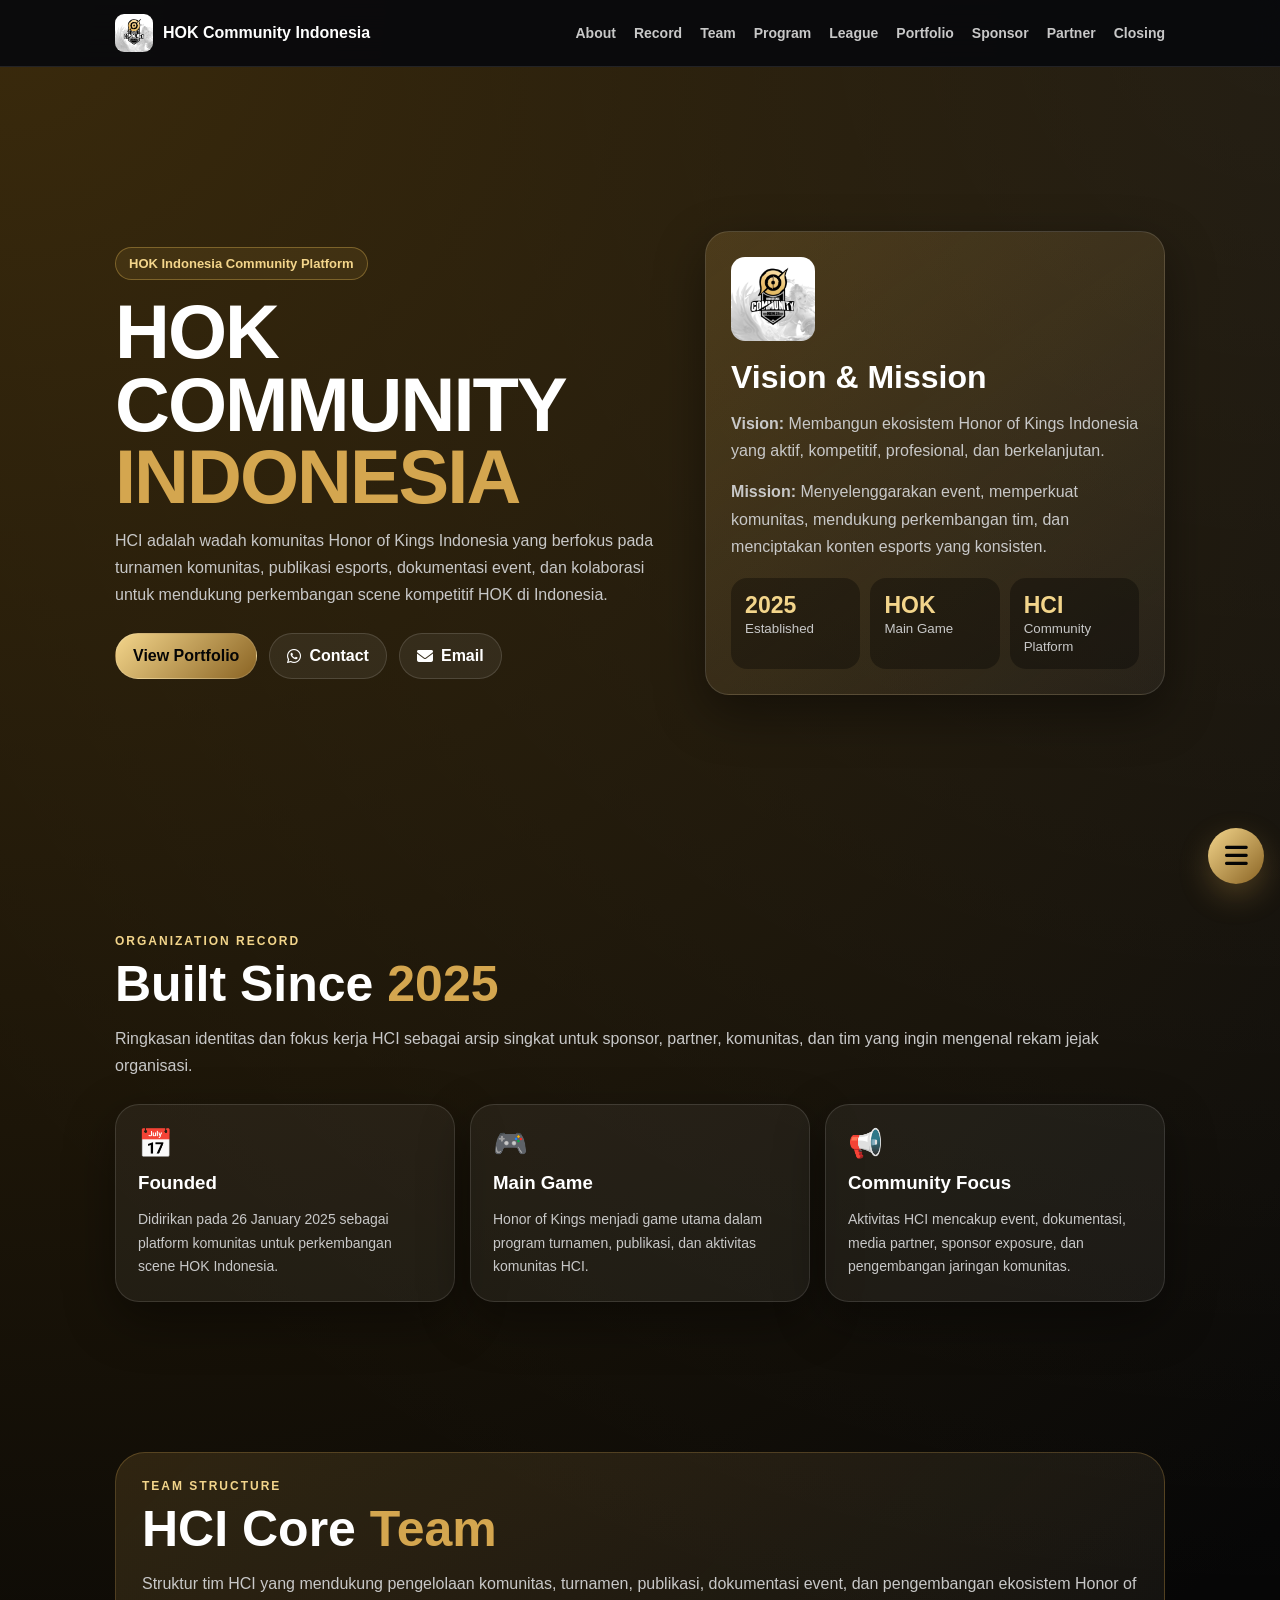
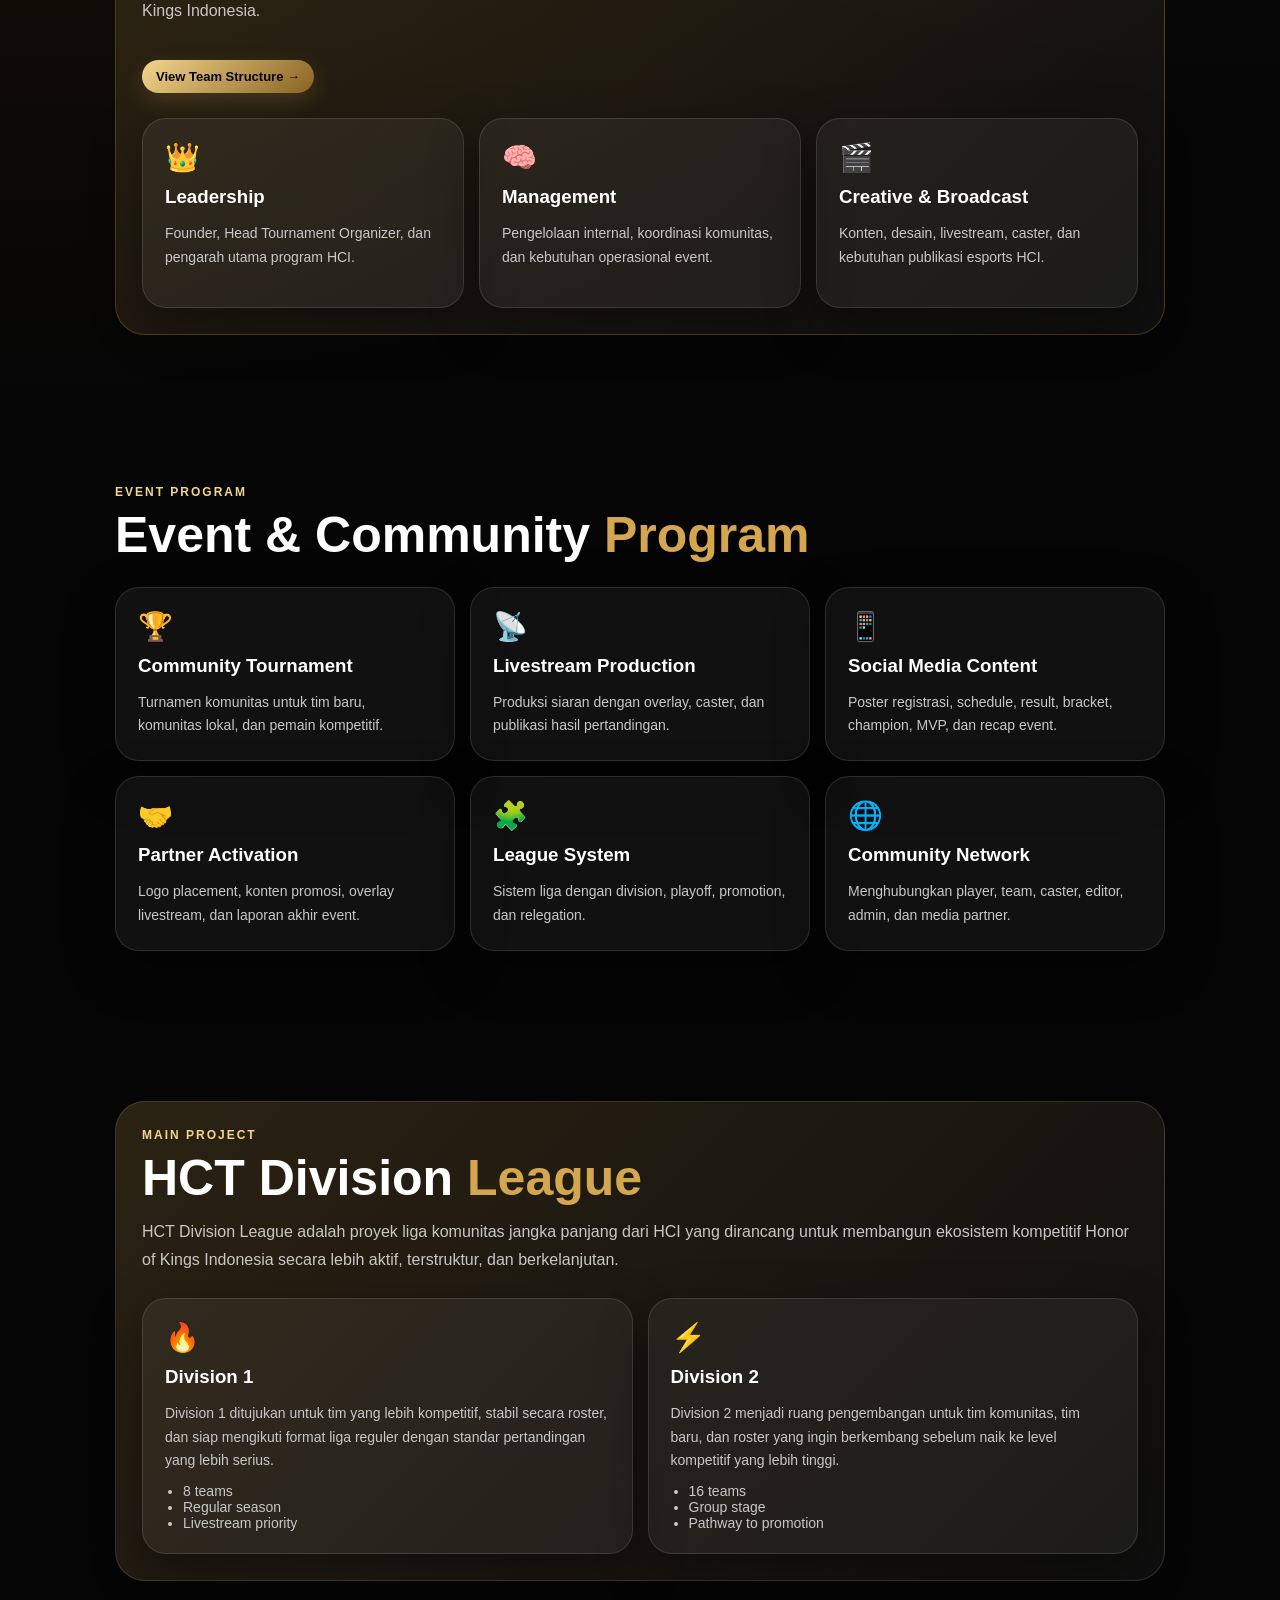
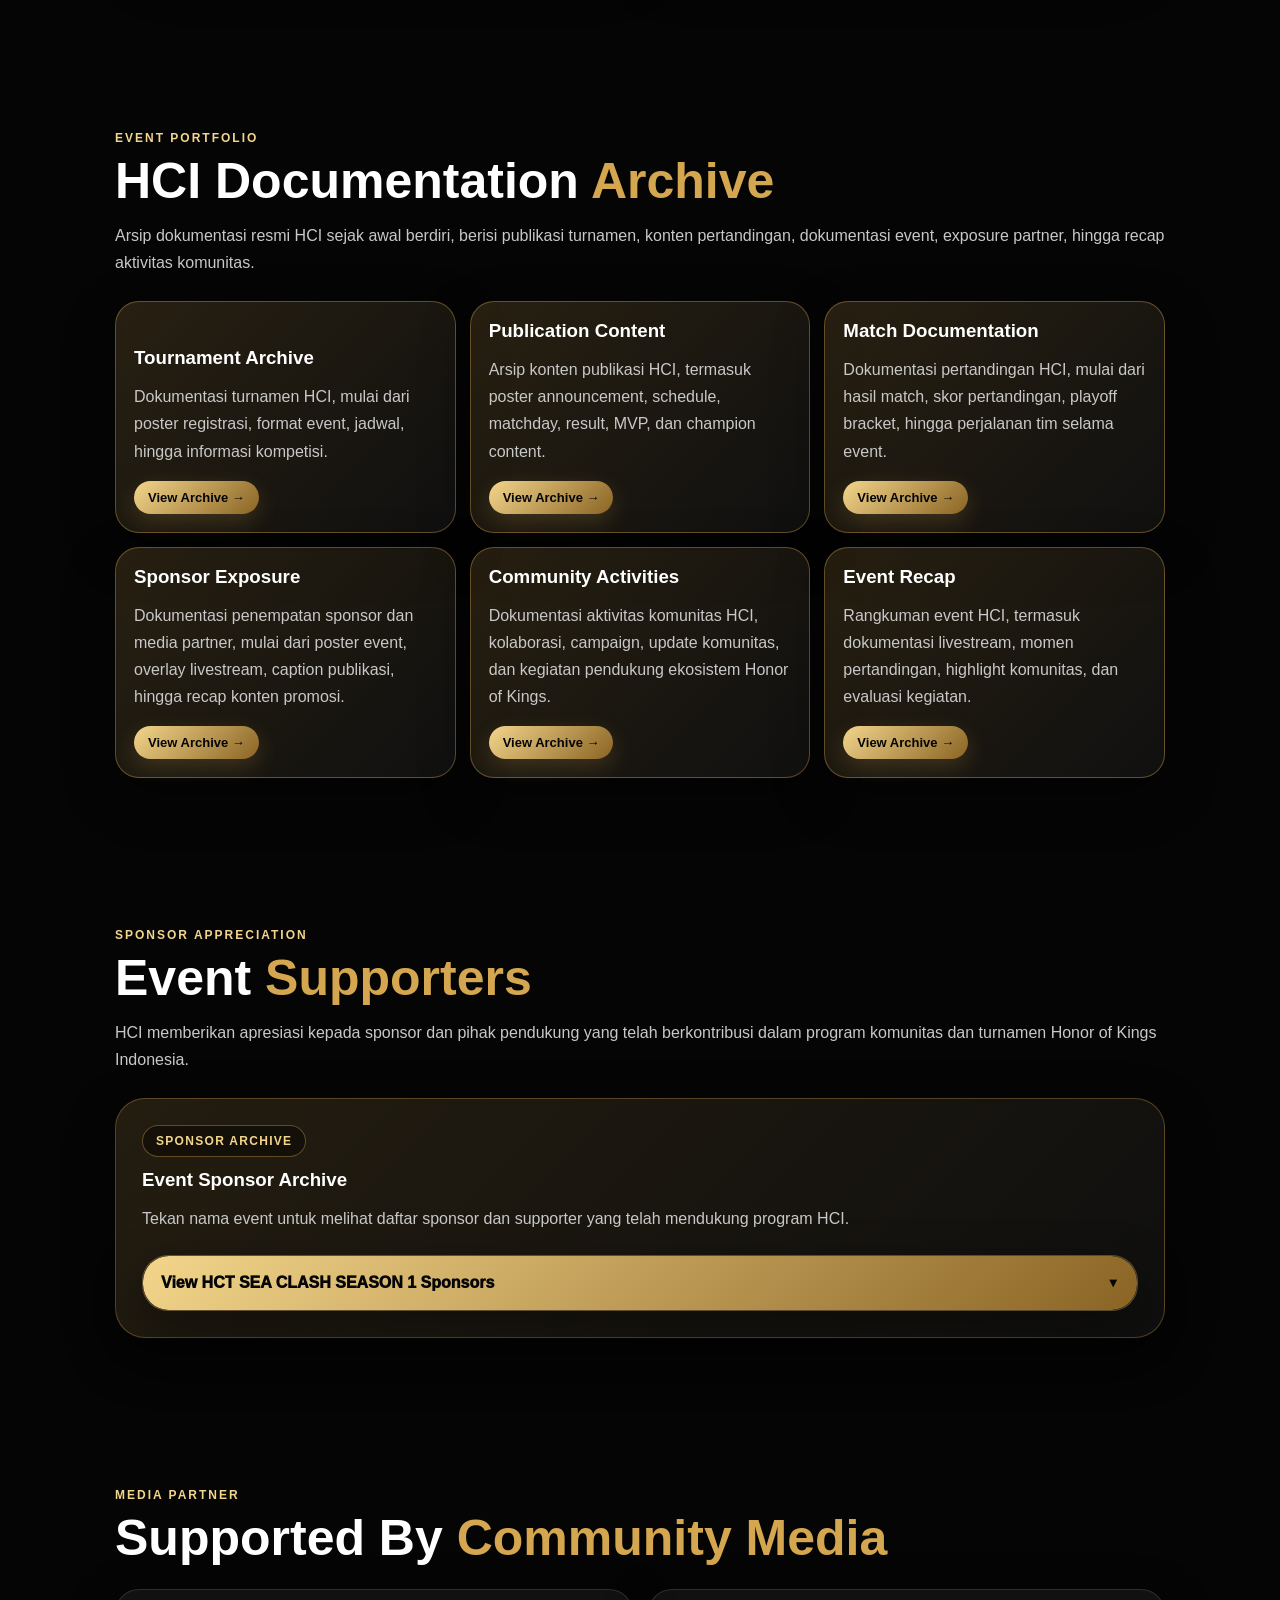
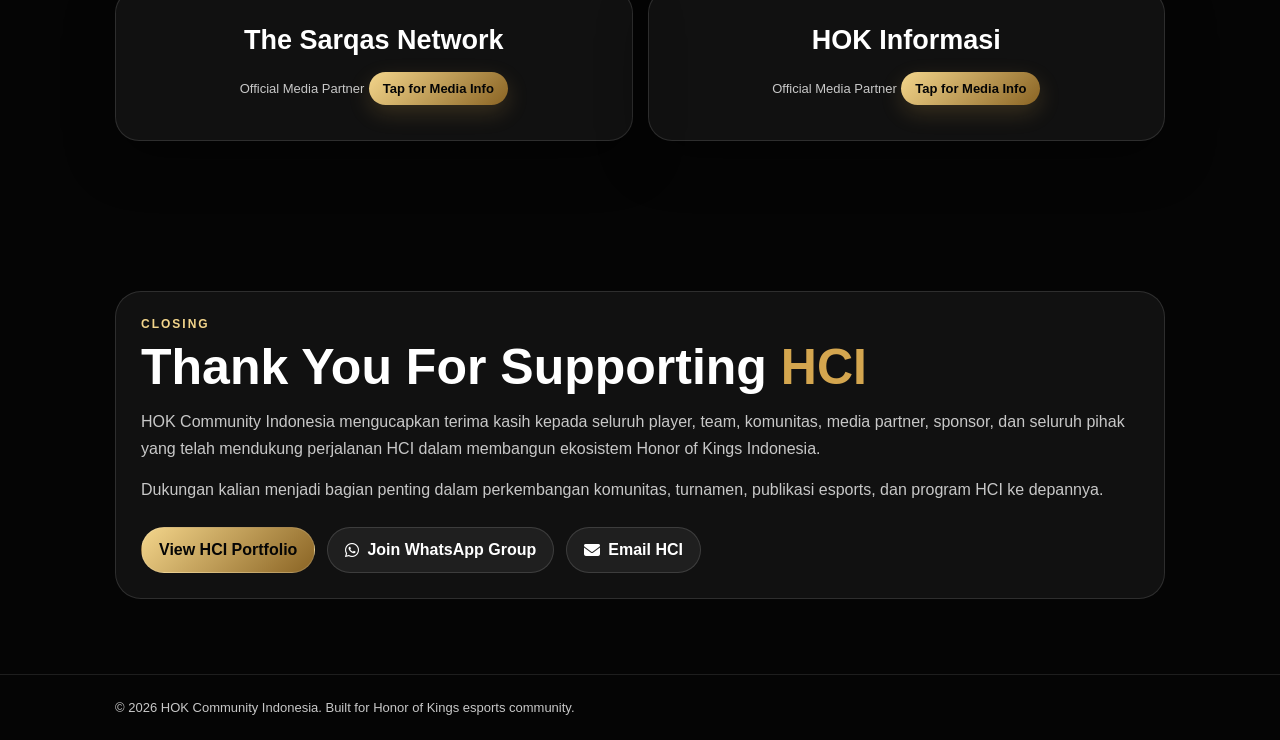
==== index.html @ 95a9bae2 "Add files via upload" ====
<!DOCTYPE html>
<html lang="id">
<head>
<meta charset="UTF-8">
<meta name="viewport" content="width=device-width,initial-scale=1.0">
<title>HCI | HOK Community Indonesia</title>

<style>
:root{
  --bg:#050505;
  --card:#141414;
  --red:#d4a64f;
  --gold:#f3d58b;
  --text:#fff;
  --muted:#c8c8c8;
}

*{
  box-sizing:border-box;
  margin:0;
  padding:0;
  scroll-behavior:smooth;
}

*{
  box-sizing:border-box;
  margin:0;
  padding:0;
  scroll-behavior:smooth;
  -webkit-tap-highlight-color: transparent;
}

a,
button,
summary,
details,
.card,
.archiveCard,
.partnerCard,
.sponsorToggle{
  -webkit-tap-highlight-color: transparent;
}

a:focus,
button:focus,
summary:focus,
details:focus{
  outline: none;
  box-shadow: none;
}

body{
  font-family:Arial,sans-serif;
  background:
    radial-gradient(circle at top left,#3a2a0c,transparent 35%),
    radial-gradient(circle at top right,#ffffff14,transparent 30%),
    var(--bg);
  color:var(--text);
}

a{
  text-decoration:none;
  color:inherit;
}

.wrap{
  width:92%;
  max-width:1050px;
  margin:auto;
}

nav{
  position:sticky;
  top:0;
  z-index:10;
  background:#07080de6;
  backdrop-filter:blur(14px);
  border-bottom:1px solid #ffffff1a;
}

.nav{
  height:66px;
  display:flex;
  align-items:center;
  justify-content:space-between;
}

.logo{
  font-weight:900;
  display:flex;
  gap:10px;
  align-items:center;
}

.logoImg{
  width:38px;
  height:38px;
  object-fit:contain;
  border-radius:9px;
}

.menu{
  display:flex;
  gap:18px;
  font-size:14px;
  color:var(--muted);
  font-weight:700;
}

.menu a:hover{
  color:#fff;
}

.mobileNav{
  display:none;
  position:relative;
}

.mobileNav summary{
  list-style:none;
  cursor:pointer;
  display:inline-flex;
  align-items:center;
  justify-content:center;
  gap:7px;
  background:linear-gradient(135deg,#f3d58b,#8a6424);
  color:#050505;
  padding:8px 13px;
  border-radius:999px;
  font-size:12px;
  font-weight:900;
  line-height:1;
  box-shadow:0 8px 20px #d4a64f33;
}

.mobileNav summary::-webkit-details-marker{
  display:none;
}

.mobileNav summary::after{
  content:"☰";
  font-size:13px;
}

.mobileNav[open] summary::after{
  content:"×";
  font-size:16px;
}

.mobileMenu{
  margin-top:10px;
  display:grid;
  gap:8px;
  width:190px;
  background:#07080df2;
  border:1px solid #ffffff1a;
  border-radius:18px;
  padding:10px;
  box-shadow:0 18px 40px #0008;
  animation:menuDrop .18s ease;
}

.mobileMenu a{
  background:#ffffff10;
  border:1px solid #ffffff1a;
  padding:9px 11px;
  border-radius:12px;
  color:var(--muted);
  font-size:12px;
  font-weight:800;
}

.mobileMenu a:hover{
  color:#fff;
  background:#d4a64f26;
}

@keyframes menuDrop{
  from{opacity:0;transform:translateY(-6px)}
  to{opacity:1;transform:translateY(0)}
}

.hero{
  min-height:88vh;
  display:grid;
  place-items:center;
  padding:70px 0;
}

.heroGrid{
  display:grid;
  grid-template-columns:1.1fr .9fr;
  gap:28px;
  align-items:center;
}

.badge{
  display:inline-block;
  color:var(--gold);
  border:1px solid #f6c65b55;
  background:#f6c65b14;
  padding:8px 13px;
  border-radius:99px;
  font-weight:800;
  font-size:13px;
  margin-bottom:16px;
}

h1{
  font-size:clamp(42px,9vw,76px);
  line-height:.95;
  text-transform:uppercase;
  letter-spacing:-2px;
}

h1 span,.red{
  color:var(--red);
}

p{
  color:var(--muted);
  line-height:1.7;
  margin-top:14px;
}

.btns{
  display:flex;
  gap:12px;
  flex-wrap:wrap;
  margin-top:24px;
}

.btn,.archiveBtn{
  display:inline-flex;
  align-items:center;
  justify-content:center;
  gap:8px;
  width:max-content;
  padding:13px 17px;
  border-radius:99px;
  font-weight:900;
  border:1px solid #ffffff22;
  cursor:pointer;
}

.primary,.archiveBtn{
  background:linear-gradient(135deg,#f3d58b,#8a6424);
  color:#050505;
}

.ghost{
  background:#ffffff10;
}

.archiveBtn{
  margin-top:16px;
  padding:9px 14px;
  font-size:13px;
  border:0;
  outline:none;
  box-shadow:0 8px 22px #d4a64f33;
  transition:.2s ease;
}

.archiveBtn:hover{
  transform:translateX(4px);
  filter:brightness(1.05);
}

.panel,.card,.partner,.galleryItem{
  background:#ffffff0d;
  border:1px solid #ffffff1f;
  border-radius:24px;
  box-shadow:0 18px 50px #0006;
}

.panel{
  padding:25px;
  min-height:360px;
  display:flex;
  flex-direction:column;
  justify-content:end;
  background:linear-gradient(145deg,#d4a64f33,#ffffff0b);
}

.panel h2{
  font-size:32px;
}

.heroLogo{
  width:84px;
  height:84px;
  object-fit:contain;
  margin-bottom:18px;
  border-radius:14px;
}

.stats{
  display:grid;
  grid-template-columns:repeat(3,1fr);
  gap:10px;
  margin-top:18px;
}

.stat{
  background:#0005;
  border-radius:16px;
  padding:14px;
}

.stat b{
  display:block;
  color:var(--gold);
  font-size:23px;
}

.stat small{
  color:var(--muted);
}

section{
  padding:75px 0;
}

.head{
  margin-bottom:25px;
}

.eyebrow{
  color:var(--gold);
  font-weight:900;
  letter-spacing:2px;
  font-size:12px;
  text-transform:uppercase;
  margin-bottom:10px;
}

.title{
  font-size:clamp(30px,6vw,50px);
  line-height:1.05;
}

.grid3{
  display:grid;
  grid-template-columns:repeat(3,1fr);
  gap:15px;
}

.grid2{
  display:grid;
  grid-template-columns:repeat(2,1fr);
  gap:15px;
}

.card{
  padding:22px;
}

.icon{
  font-size:28px;
  margin-bottom:12px;
}

.card h3{
  margin-bottom:8px;
}

.card p,.card li{
  font-size:14px;
}

.card ul{
  padding-left:18px;
  margin-top:10px;
  color:var(--muted);
}

.teamPreview{
  background:linear-gradient(135deg,#d4a64f26,#ffffff0b);
  border:1px solid #d4a64f44;
  border-radius:30px;
  padding:26px;
}

.teamPreview .card{
  min-height:190px;
}

.teamPreviewActions{
  display:flex;
  gap:12px;
  flex-wrap:wrap;
  margin-top:20px;
}

.teamModal{
  width:min(860px,92%);
  border:0;
  border-radius:30px;
  background:#07080d;
  color:var(--text);
  padding:0;
  box-shadow:0 30px 90px #000c;
}

.teamModal::backdrop{
  background:#000b;
  backdrop-filter:blur(8px);
}

.teamModalInner{
  padding:26px;
  border:1px solid #d4a64f55;
  border-radius:30px;
  background:
    radial-gradient(circle at top left,#d4a64f26,transparent 35%),
    radial-gradient(circle at bottom right,#ffffff12,transparent 35%),
    #07080d;
}

.teamModalTop{
  display:flex;
  justify-content:space-between;
  align-items:flex-start;
  gap:16px;
  margin-bottom:20px;
}

.closeBtn{
  width:40px;
  height:40px;
  border-radius:50%;
  border:1px solid #ffffff22;
  background:#ffffff10;
  color:#fff;
  font-size:22px;
  font-weight:900;
  cursor:pointer;
}

.closeBtn:hover{
  background:#d4a64f26;
}

.teamList{
  display:grid;
  grid-template-columns:repeat(2,1fr);
  gap:12px;
}

.teamRole{
  background:#ffffff0d;
  border:1px solid #ffffff1f;
  border-radius:20px;
  padding:17px;
}

.teamRole span{
  display:block;
  color:var(--gold);
  font-size:11px;
  font-weight:900;
  letter-spacing:1.5px;
  text-transform:uppercase;
  margin-bottom:8px;
}

.teamRole h3{
  font-size:20px;
  margin-bottom:6px;
}

.teamRole p{
  font-size:13px;
  margin-top:0;
}

.teamNote{
  margin-top:18px;
  padding:14px;
  border-radius:18px;
  background:#0005;
  border:1px solid #ffffff1a;
  color:var(--muted);
  font-size:13px;
}

.league{
  background:linear-gradient(135deg,#d4a64f2e,#ffffff0b);
  border:1px solid #ffffff22;
  border-radius:30px;
  padding:26px;
}

.gallery{
  display:grid;
  grid-template-columns:repeat(3,1fr);
  gap:14px;
}

.galleryItem{
  min-height:170px;
  padding:18px;
  display:flex;
  flex-direction:column;
  justify-content:end;
  background:linear-gradient(135deg,#d4a64f2b,#ffffff0c);
  text-decoration:none;
  color:inherit;
  cursor:pointer;
}

.archiveCard{
  border-color:#d4a64f66;
}

.archiveCard:hover .archiveBtn{
  transform:translateX(4px);
}

.sponsorIntroBox{
  background:linear-gradient(135deg,#d4a64f26,#ffffff0b);
  border:1px solid #d4a64f55;
  border-radius:30px;
  padding:26px;
  box-shadow:0 18px 50px #0006;
}

.sponsorAccordion{
  margin-top:22px;
  border-radius:26px;
  overflow:hidden;
  border:1px solid #d4a64f55;
  background:#ffffff0d;
  box-shadow:0 18px 50px #0006;
}

.sponsorAccordion summary{
  list-style:none;
  cursor:pointer;
  display:flex;
  align-items:center;
  justify-content:space-between;
  gap:14px;
  padding:18px;
  background:linear-gradient(135deg,#f3d58b,#8a6424);
  color:#050505;
  font-weight:1000;
  border-radius:26px;
}

.sponsorAccordion summary::-webkit-details-marker{
  display:none;
}

.sponsorAccordion summary::after{
  content:"▼";
  font-size:12px;
  transition:.2s ease;
}

.sponsorAccordion[open] summary::after{
  transform:rotate(180deg);
}

.sponsorAccordionBody{
  padding:22px;
  background:
    radial-gradient(circle at top left,#d4a64f1e,transparent 35%),
    #07080d;
}

.sponsorEventTag{
  display:inline-block;
  margin-bottom:12px;
  padding:8px 13px;
  border-radius:999px;
  background:#0006;
  border:1px solid #d4a64f66;
  color:var(--gold);
  font-size:12px;
  font-weight:900;
  letter-spacing:1.3px;
  text-transform:uppercase;
}

.sponsorGrid{
  display:grid;
  grid-template-columns:repeat(4,1fr);
  gap:15px;
  margin-top:22px;
}

.sponsorCard{
  background:#ffffff0d;
  border:1px solid #d4a64f55;
  border-radius:24px;
  padding:18px;
  box-shadow:0 18px 50px #0006;
  text-align:center;
}

.sponsorLogoBox{
  width:100%;
  min-height:125px;
  border-radius:20px;
  background:#0006;
  border:1px dashed #d4a64f66;
  display:grid;
  place-items:center;
  margin-bottom:16px;
  color:var(--gold);
  font-size:13px;
  font-weight:900;
  text-align:center;
  padding:14px;
}

.sponsorLogo{
  max-width:100%;
  max-height:105px;
  object-fit:contain;
}

.sponsorCard h3{
  font-size:20px;
  margin-bottom:8px;
}

.sponsorCard span{
  color:var(--gold);
  font-size:12px;
  font-weight:900;
  text-transform:uppercase;
  letter-spacing:1.4px;
}

.partner{
  padding:35px;
  text-align:center;
}

.partner h3{
  font-size:27px;
}

.partner span{
  color:var(--muted);
  font-size:13px;
}

.partnerLink{
  display:block;
  text-decoration:none;
  color:inherit;
}

.partnerBtn{
  margin-left:auto;
  margin-right:auto;
}

.contactBox{
  background:#ffffff0d;
  border:1px solid #ffffff1f;
  border-radius:26px;
  padding:25px;
}

.links{
  display:grid;
  gap:10px;
  margin-top:18px;
}

.link{
  display:flex;
  justify-content:space-between;
  gap:10px;
  background:#0005;
  border:1px solid #ffffff1b;
  border-radius:15px;
  padding:14px;
  color:var(--muted);
  font-weight:800;
}

.link:hover{
  color:#fff;
  background:#d4a64f26;
}

.socialFloat{
  position:fixed;
  right:16px;
  bottom:16px;
  z-index:99;
}

.socialFloat summary{
  list-style:none;
  width:56px;
  height:56px;
  border-radius:50%;
  display:grid;
  place-items:center;
  background:linear-gradient(135deg,#f3d58b,#8a6424);
  color:#050505;
  font-size:26px;
  font-weight:1000;
  box-shadow:0 12px 30px #d4a64f44;
  cursor:pointer;
}

.socialFloat summary::-webkit-details-marker{
  display:none;
}

.socialMenu{
  position:absolute;
  right:0;
  bottom:68px;
  display:grid;
  gap:10px;
}

.socialMenu a{
  width:48px;
  height:48px;
  border-radius:50%;
  display:grid;
  place-items:center;
  background:#141414;
  border:1px solid #d4a64f66;
  color:#f3d58b;
  font-size:20px;
  box-shadow:0 10px 25px #0008;
}

footer{
  padding:25px 0;
  border-top:1px solid #ffffff1a;
  color:var(--muted);
  font-size:13px;
}

@media(max-width:850px){
  .heroGrid,
  .grid2,
  .grid3,
  .gallery,
  .teamList,
  .sponsorGrid{
    grid-template-columns:1fr;
  }

  .nav{
    height:auto;
    padding:12px 0;
    flex-direction:column;
    align-items:flex-start;
    gap:12px;
  }

  .desktopMenu{
    display:none;
  }

  .mobileNav{
    display:block;
  }

  .panel{
    min-height:280px;
  }

  .stats{
    grid-template-columns:1fr;
  }

  .btn{
    width:100%;
    text-align:center;
    justify-content:center;
  }

  .teamModalTop{
    flex-direction:column;
  }

  .sponsorAccordion summary{
    align-items:flex-start;
  }
}
/* HCI Loading Screen */
#hciLoader {
  position: fixed;
  inset: 0;
  background:
    radial-gradient(circle at 50% 35%, #3a2a0c 0%, #17110a 38%, #050505 75%),
    #050505;
  display: flex;
  align-items: center;
  justify-content: center;
  z-index: 99999;
  transition: opacity 0.6s ease, visibility 0.6s ease;
}

#hciLoader.hide {
  opacity: 0;
  visibility: hidden;
  pointer-events: none;
}

.hciLoaderBox {
  text-align: center;
  animation: hciFadeUp 0.8s ease forwards;
}

.hciLogoRing {
  width: 176px;
  height: 176px;
  border-radius: 50%;
  padding: 14px;
  position: relative;
  display: flex;
  align-items: center;
  justify-content: center;
  isolation: isolate;
}

.hciLogoRing::before {
  content: "";
  position: absolute;
  inset: 0;
  border-radius: 50%;
  border: 4px solid rgba(255, 201, 82, 0.16);
  border-top-color: #f5c451;
  border-right-color: #f5c451;
  border-bottom-color: rgba(255, 255, 255, 0.18);
  animation: hciSpin 1.15s linear infinite;
  box-shadow:
    0 0 26px rgba(245, 196, 81, 0.45),
    inset 0 0 18px rgba(245, 196, 81, 0.12);
  z-index: 0;
}

.hciLogoRing::after {
  content: "";
  position: absolute;
  inset: 18px;
  border-radius: 50%;
  background:
    radial-gradient(circle at 35% 25%, #ffffff 0%, #fff4d6 48%, #d4a64f 100%);
  box-shadow:
    inset 0 0 0 2px rgba(255, 255, 255, 0.45),
    0 0 24px rgba(245, 196, 81, 0.32);
  z-index: 1;
}

.hciLogoRing img {
  width: 132px;
  height: 132px;
  object-fit: cover;
  object-position: center;
  border-radius: 50%;
  clip-path: circle(50% at center);
  position: relative;
  z-index: 2;
  animation: hciPulse 1.6s ease-in-out infinite;
  filter: drop-shadow(0 0 10px rgba(0, 0, 0, 0.35));
}

.hciLoaderBox p {
  margin-top: 18px;
  color: #f5c451;
  font-size: 13px;
  font-weight: 800;
  letter-spacing: 1.4px;
  text-transform: uppercase;
  text-shadow: 0 0 14px rgba(245, 196, 81, 0.32);
}

@keyframes hciSpin {
  from {
    transform: rotate(0deg);
  }

  to {
    transform: rotate(360deg);
  }
}

@keyframes hciPulse {
  0%, 100% {
    transform: scale(1);
  }

  50% {
    transform: scale(1.055);
  }
}

@keyframes hciFadeUp {
  from {
    opacity: 0;
    transform: translateY(18px);
  }

  to {
    opacity: 1;
    transform: translateY(0);
  }
}

@media(max-width:480px){
  .hciLogoRing {
    width: 158px;
    height: 158px;
  }

  .hciLogoRing::after {
    inset: 16px;
  }

  .hciLogoRing img {
    width: 118px;
    height: 118px;
  }

  .hciLoaderBox p {
    font-size: 12px;
  }
}
</style>

<link rel="stylesheet" href="https://cdnjs.cloudflare.com/ajax/libs/font-awesome/6.5.1/css/all.min.css">
</head>

<body>
  <!-- HCI Loading Screen -->
<div id="hciLoader">
  <div class="hciLoaderBox">
    <div class="hciLogoRing">
      <img src="assets/logo-hci-new.jpg" alt="HCI Logo">
    </div>
    <p>Loading HCI Website...</p>
  </div>
</div>
<nav>
  <div class="wrap nav">
    <a class="logo" href="#about">
      <img src="assets/logo-hci-new.jpg" class="logoImg" alt="Logo HCI">
      <span>HOK Community Indonesia</span>
    </a>

    <div class="menu desktopMenu">
      <a href="#about">About</a>
      <a href="#track-record">Record</a>
      <a href="#team">Team</a>
      <a href="#program">Program</a>
      <a href="#league">League</a>
      <a href="#portfolio">Portfolio</a>
      <a href="#sponsors">Sponsor</a>
      <a href="#partners">Partner</a>
      <a href="#closing">Closing</a>
    </div>

    <details class="mobileNav">
      <summary>Open Menu</summary>
      <div class="mobileMenu">
        <a href="#about">About</a>
        <a href="#track-record">Record</a>
        <a href="#team">Team</a>
        <a href="#program">Program</a>
        <a href="#league">League</a>
        <a href="#portfolio">Portfolio</a>
        <a href="#sponsors">Sponsor</a>
        <a href="#partners">Partner</a>
        <a href="#closing">Closing</a>
      </div>
    </details>
  </div>
</nav>

<header class="hero" id="about">
  <div class="wrap heroGrid">
    <div>
      <div class="badge">HOK Indonesia Community Platform</div>
      <h1>HOK Community <span>Indonesia</span></h1>
      <p>
        HCI adalah wadah komunitas Honor of Kings Indonesia yang berfokus pada turnamen komunitas, publikasi esports, dokumentasi event, dan kolaborasi untuk mendukung perkembangan scene kompetitif HOK di Indonesia.
      </p>
      <div class="btns">
        <a class="btn primary" href="#portfolio">View Portfolio</a>
        <a class="btn ghost" href="https://chat.whatsapp.com/KlCudinF0tb4nd5gmcqnqm" target="_blank" rel="noopener noreferrer">
          <i class="fa-brands fa-whatsapp"></i> Contact
        </a>
        <a class="btn ghost" href="mailto:hokcommunityid@gmail.com?subject=HCI%20Collaboration%20Inquiry" aria-label="Email HCI">
          <i class="fa-solid fa-envelope"></i> Email
        </a>
      </div>
    </div>

    <div class="panel">
      <img src="assets/logo-hci-new.jpg" class="heroLogo" alt="Logo HCI">
      <h2>Vision & Mission</h2>
      <p><b>Vision:</b> Membangun ekosistem Honor of Kings Indonesia yang aktif, kompetitif, profesional, dan berkelanjutan.</p>
      <p><b>Mission:</b> Menyelenggarakan event, memperkuat komunitas, mendukung perkembangan tim, dan menciptakan konten esports yang konsisten.</p>
      <div class="stats">
        <div class="stat"><b>2025</b><small>Established</small></div>
        <div class="stat"><b>HOK</b><small>Main Game</small></div>
        <div class="stat"><b>HCI</b><small>Community Platform</small></div>
      </div>
    </div>
  </div>
</header>

<section id="track-record">
  <div class="wrap">
    <div class="head">
      <div class="eyebrow">Organization Record</div>
      <h2 class="title">Built Since <span class="red">2025</span></h2>
      <p>Ringkasan identitas dan fokus kerja HCI sebagai arsip singkat untuk sponsor, partner, komunitas, dan tim yang ingin mengenal rekam jejak organisasi.</p>
    </div>

    <div class="grid3">
      <div class="card">
        <div class="icon">📅</div>
        <h3>Founded</h3>
        <p>Didirikan pada 26 January 2025 sebagai platform komunitas untuk perkembangan scene HOK Indonesia.</p>
      </div>

      <div class="card">
        <div class="icon">🎮</div>
        <h3>Main Game</h3>
        <p>Honor of Kings menjadi game utama dalam program turnamen, publikasi, dan aktivitas komunitas HCI.</p>
      </div>

      <div class="card">
        <div class="icon">📢</div>
        <h3>Community Focus</h3>
        <p>Aktivitas HCI mencakup event, dokumentasi, media partner, sponsor exposure, dan pengembangan jaringan komunitas.</p>
      </div>
    </div>
  </div>
</section>

<section id="team">
  <div class="wrap teamPreview">
    <div class="head">
      <div class="eyebrow">Team Structure</div>
      <h2 class="title">HCI Core <span class="red">Team</span></h2>
      <p>Struktur tim HCI yang mendukung pengelolaan komunitas, turnamen, publikasi, dokumentasi event, dan pengembangan ekosistem Honor of Kings Indonesia.</p>

      <div class="teamPreviewActions">
        <button class="archiveBtn" type="button" onclick="openTeamModal()">View Team Structure →</button>
      </div>
    </div>

    <div class="grid3">
      <div class="card">
        <div class="icon">👑</div>
        <h3>Leadership</h3>
        <p>Founder, Head Tournament Organizer, dan pengarah utama program HCI.</p>
      </div>

      <div class="card">
        <div class="icon">🧠</div>
        <h3>Management</h3>
        <p>Pengelolaan internal, koordinasi komunitas, dan kebutuhan operasional event.</p>
      </div>

      <div class="card">
        <div class="icon">🎬</div>
        <h3>Creative & Broadcast</h3>
        <p>Konten, desain, livestream, caster, dan kebutuhan publikasi esports HCI.</p>
      </div>
    </div>
  </div>
</section>

<dialog class="teamModal" id="teamModal">
  <div class="teamModalInner">
    <div class="teamModalTop">
      <div>
        <div class="eyebrow">HCI Team Structure</div>
        <h2 class="title">Organization <span class="red">Roles</span></h2>
        <p>Struktur ini menampilkan role utama yang terlibat dalam pengembangan HOK Community Indonesia dan program turnamen komunitas HCI.</p>
      </div>
      <button class="closeBtn" type="button" onclick="closeTeamModal()" aria-label="Close team structure">×</button>
    </div>

    <div class="teamList">
      <div class="teamRole">
        <span>Founder / Head TO</span>
        <h3>Afwaan & Vio</h3>
        <p>Pengarah utama event, konsep turnamen, dan pengembangan ekosistem HCI.</p>
      </div>

      <div class="teamRole">
        <span>Assistant Manager / Finance</span>
        <h3>Chii</h3>
        <p>Mendukung pengelolaan internal HCI, membantu koordinasi operasional, serta mengatur kebutuhan administrasi dan keuangan event.</p>
      </div>

      <div class="teamRole">
        <span>Community Manager / Committee</span>
        <h3>ED</h3>
        <p>Mengelola komunikasi komunitas, peserta, dan kebutuhan committee event.</p>
      </div>

      <div class="teamRole">
        <span>Social Media Admin</span>
        <h3>winter & EL</h3>
        <p>Mendukung publikasi konten, update informasi, dan aktivitas media sosial HCI.</p>
      </div>

      <div class="teamRole">
        <span>Creative Editor</span>
        <h3>alexie & deity</h3>
        <p>Mendukung kebutuhan visual event seperti poster, publikasi, dan desain esports.</p>
      </div>

      <div class="teamRole">
        <span>Streamer & Caster</span>
        <h3>Klas Gaming</h3>
        <p>Mendukung kebutuhan siaran, casting, dan pengalaman tontonan event HCI.</p>
      </div>

      <div class="teamRole">
        <span>Operator</span>
        <h3>In Preparation</h3>
        <p>Posisi operator sedang dalam tahap persiapan dan recruitment untuk kebutuhan produksi event.</p>
      </div>
    </div>

    <div class="teamNote">Team structure may be adjusted based on event needs, season format, and operational requirements.</div>
  </div>
</dialog>

<section id="program">
  <div class="wrap">
    <div class="head">
      <div class="eyebrow">Event Program</div>
      <h2 class="title">Event & Community <span class="red">Program</span></h2>
    </div>

    <div class="grid3">
      <div class="card"><div class="icon">🏆</div><h3>Community Tournament</h3><p>Turnamen komunitas untuk tim baru, komunitas lokal, dan pemain kompetitif.</p></div>
      <div class="card"><div class="icon">📡</div><h3>Livestream Production</h3><p>Produksi siaran dengan overlay, caster, dan publikasi hasil pertandingan.</p></div>
      <div class="card"><div class="icon">📱</div><h3>Social Media Content</h3><p>Poster registrasi, schedule, result, bracket, champion, MVP, dan recap event.</p></div>
      <div class="card"><div class="icon">🤝</div><h3>Partner Activation</h3><p>Logo placement, konten promosi, overlay livestream, dan laporan akhir event.</p></div>
      <div class="card"><div class="icon">🧩</div><h3>League System</h3><p>Sistem liga dengan division, playoff, promotion, dan relegation.</p></div>
      <div class="card"><div class="icon">🌐</div><h3>Community Network</h3><p>Menghubungkan player, team, caster, editor, admin, dan media partner.</p></div>
    </div>
  </div>
</section>

<section id="league">
  <div class="wrap league">
    <div class="head">
      <div class="eyebrow">Main Project</div>
      <h2 class="title">HCT Division <span class="red">League</span></h2>
      <p>HCT Division League adalah proyek liga komunitas jangka panjang dari HCI yang dirancang untuk membangun ekosistem kompetitif Honor of Kings Indonesia secara lebih aktif, terstruktur, dan berkelanjutan.</p>
    </div>

    <div class="grid2">
      <div class="card">
        <div class="icon">🔥</div>
        <h3>Division 1</h3>
        <p>Division 1 ditujukan untuk tim yang lebih kompetitif, stabil secara roster, dan siap mengikuti format liga reguler dengan standar pertandingan yang lebih serius.</p>
        <ul><li>8 teams</li><li>Regular season</li><li>Livestream priority</li></ul>
      </div>

      <div class="card">
        <div class="icon">⚡</div>
        <h3>Division 2</h3>
        <p>Division 2 menjadi ruang pengembangan untuk tim komunitas, tim baru, dan roster yang ingin berkembang sebelum naik ke level kompetitif yang lebih tinggi.</p>
        <ul><li>16 teams</li><li>Group stage</li><li>Pathway to promotion</li></ul>
      </div>
    </div>
  </div>
</section>

<section id="portfolio">
  <div class="wrap">
    <div class="head">
      <div class="eyebrow">Event Portfolio</div>
      <h2 class="title">HCI Documentation <span class="red">Archive</span></h2>
      <p>Arsip dokumentasi resmi HCI sejak awal berdiri, berisi publikasi turnamen, konten pertandingan, dokumentasi event, exposure partner, hingga recap aktivitas komunitas.</p>
    </div>

    <div class="gallery">
      <a class="galleryItem archiveCard" href="tournament-archive.html">
        <h3>Tournament Archive</h3>
        <p>Dokumentasi turnamen HCI, mulai dari poster registrasi, format event, jadwal, hingga informasi kompetisi.</p>
        <span class="archiveBtn">View Archive →</span>
      </a>

      <a class="galleryItem archiveCard" href="publication-content.html">
        <h3>Publication Content</h3>
        <p>Arsip konten publikasi HCI, termasuk poster announcement, schedule, matchday, result, MVP, dan champion content.</p>
        <span class="archiveBtn">View Archive →</span>
      </a>

      <a class="galleryItem archiveCard" href="match-documentation.html">
        <h3>Match Documentation</h3>
        <p>Dokumentasi pertandingan HCI, mulai dari hasil match, skor pertandingan, playoff bracket, hingga perjalanan tim selama event.</p>
        <span class="archiveBtn">View Archive →</span>
      </a>

      <a class="galleryItem archiveCard" href="sponsor-exposure.html">
        <h3>Sponsor Exposure</h3>
        <p>Dokumentasi penempatan sponsor dan media partner, mulai dari poster event, overlay livestream, caption publikasi, hingga recap konten promosi.</p>
        <span class="archiveBtn">View Archive →</span>
      </a>

      <a class="galleryItem archiveCard" href="community-activities.html">
        <h3>Community Activities</h3>
        <p>Dokumentasi aktivitas komunitas HCI, kolaborasi, campaign, update komunitas, dan kegiatan pendukung ekosistem Honor of Kings.</p>
        <span class="archiveBtn">View Archive →</span>
      </a>

      <a class="galleryItem archiveCard" href="event-recap.html">
        <h3>Event Recap</h3>
        <p>Rangkuman event HCI, termasuk dokumentasi livestream, momen pertandingan, highlight komunitas, dan evaluasi kegiatan.</p>
        <span class="archiveBtn">View Archive →</span>
      </a>
    </div>
  </div>
</section>

<section id="sponsors">
  <div class="wrap">
    <div class="head">
      <div class="eyebrow">Sponsor Appreciation</div>
      <h2 class="title">Event <span class="red">Supporters</span></h2>
      <p>HCI memberikan apresiasi kepada sponsor dan pihak pendukung yang telah berkontribusi dalam program komunitas dan turnamen Honor of Kings Indonesia.</p>
    </div>

    <div class="sponsorIntroBox">
      <div class="sponsorEventTag">Sponsor Archive</div>
      <h3>Event Sponsor Archive</h3>
      <p>Tekan nama event untuk melihat daftar sponsor dan supporter yang telah mendukung program HCI.</p>

      <details class="sponsorAccordion">
        <summary>View HCT SEA CLASH SEASON 1 Sponsors</summary>

        <div class="sponsorAccordionBody">
          <span class="sponsorEventTag">Supported Event</span>
          <h3>HCT SEA CLASH SEASON 1</h3>
          <p>HCI mengucapkan terima kasih kepada seluruh sponsor dan pihak pendukung yang telah berkontribusi dalam pelaksanaan HCT SEA CLASH SEASON 1 serta mendukung perkembangan ekosistem Honor of Kings Indonesia.</p>

          <div class="sponsorGrid">
            <div class="sponsorCard">
              <div class="sponsorLogoBox"><img class="sponsorLogo" src="assets/sponsors/HVK.jpg" alt="HELLUVA KINGS"></div>
              <h3>HELLUVA KINGS</h3>
              <span>Official Event Sponsor</span>
            </div>

            <div class="sponsorCard">
              <div class="sponsorLogoBox"><img class="sponsorLogo" src="assets/sponsors/BTW.png" alt="Bring The Win"></div>
              <h3>Bring The Win</h3>
              <span>Official Event Sponsor</span>
            </div>

            <div class="sponsorCard">
              <div class="sponsorLogoBox"><img class="sponsorLogo" src="assets/sponsors/REON.jpg" alt="Reon Esports"></div>
              <h3>Reon Esports</h3>
              <span>Official Event Sponsor</span>
            </div>

            <div class="sponsorCard">
              <div class="sponsorLogoBox"><img class="sponsorLogo" src="assets/sponsors/HGK.jpg" alt="Holy Guardian"></div>
              <h3>Holy Guardian</h3>
              <span>Official Event Sponsor</span>
            </div>
          </div>
        </div>
      </details>
    </div>
  </div>
</section>

<section id="partners">
  <div class="wrap">
    <div class="head">
      <div class="eyebrow">Media Partner</div>
      <h2 class="title">Supported By <span class="red">Community Media</span></h2>
    </div>

    <div class="grid2">
      <a class="partner partnerLink" href="https://www.instagram.com/sarqasnetwork.id?igsh=NjFhYjh1MTNrdGE2" target="_blank" rel="noopener noreferrer">
        <h3>The Sarqas Network</h3>
        <span>Official Media Partner</span>
        <div class="archiveBtn partnerBtn">Tap for Media Info</div>
      </a>

      <a class="partner partnerLink" href="https://www.instagram.com/hokinformasi?igsh=MTE3N3l5MG4wMng2bQ==" target="_blank" rel="noopener noreferrer">
        <h3>HOK Informasi</h3>
        <span>Official Media Partner</span>
        <div class="archiveBtn partnerBtn">Tap for Media Info</div>
      </a>
    </div>
  </div>
</section>

<section id="closing">
  <div class="wrap">
    <div class="contactBox">
      <div class="eyebrow">Closing</div>
      <h2 class="title">Thank You For Supporting <span class="red">HCI</span></h2>
      <p>
        HOK Community Indonesia mengucapkan terima kasih kepada seluruh player, team, komunitas, media partner, sponsor, dan seluruh pihak yang telah mendukung perjalanan HCI dalam membangun ekosistem Honor of Kings Indonesia.
      </p>

      <p>
        Dukungan kalian menjadi bagian penting dalam perkembangan komunitas, turnamen, publikasi esports, dan program HCI ke depannya.
      </p>

      <div class="btns">
        <a class="btn primary" href="#portfolio">View HCI Portfolio</a>
        <a class="btn ghost" href="https://chat.whatsapp.com/KlCudinF0tb4nd5gmcqnqm" target="_blank" rel="noopener noreferrer">
          <i class="fa-brands fa-whatsapp"></i> Join WhatsApp Group
        </a>
        <a class="btn ghost" href="mailto:hokcommunityid@gmail.com?subject=HCI%20Collaboration%20Inquiry" aria-label="Email HCI">
          <i class="fa-solid fa-envelope"></i> Email HCI
        </a>
      </div>
    </div>
  </div>
</section>

<details class="socialFloat">
  <summary><i class="fa-solid fa-bars"></i></summary>

  <div class="socialMenu">
    <a href="https://chat.whatsapp.com/KlCudinF0tb4nd5gmcqnqm" target="_blank" rel="noopener noreferrer" aria-label="WhatsApp Group"><i class="fa-brands fa-whatsapp"></i></a>
    <a href="https://instagram.com/hci.official" target="_blank" rel="noopener noreferrer" aria-label="Instagram"><i class="fa-brands fa-instagram"></i></a>
    <a href="https://www.tiktok.com/@hok.community.id" target="_blank" rel="noopener noreferrer" aria-label="TikTok"><i class="fa-brands fa-tiktok"></i></a>
    <a href="https://youtube.com/@hokcommunityid?si=8uQW14mLwXSQGzAz" target="_blank" rel="noopener noreferrer" aria-label="YouTube"><i class="fa-brands fa-youtube"></i></a>
    <a href="mailto:hokcommunityid@gmail.com?subject=HCI%20Collaboration%20Inquiry" aria-label="Email HCI"><i class="fa-solid fa-envelope"></i></a>
  </div>
</details>

<footer>
  <div class="wrap">© <span id="y"></span> HOK Community Indonesia. Built for Honor of Kings esports community.</div>
</footer>

<script>
document.getElementById("y").textContent = new Date().getFullYear();

const teamModal = document.getElementById('teamModal');

function openTeamModal(){
  if(teamModal){
    teamModal.showModal();
  }
}

function closeTeamModal(){
  if(teamModal){
    teamModal.close();
  }
}

if(teamModal){
  teamModal.addEventListener('click', function(event){
    if(event.target === teamModal){
      teamModal.close();
    }
  });
}

const mobileMenuLinks = document.querySelectorAll('.mobileMenu a');

mobileMenuLinks.forEach(function(link){
  link.addEventListener('click', function(){
    const mobileNav = link.closest('.mobileNav');
    if(mobileNav){
      mobileNav.removeAttribute('open');
    }
  });
});
</script>
<script>
  window.addEventListener("load", function () {
    const loader = document.getElementById("hciLoader");

    setTimeout(function () {
      loader.classList.add("hide");
    }, 900);
  });
</script>
</body>
</html>
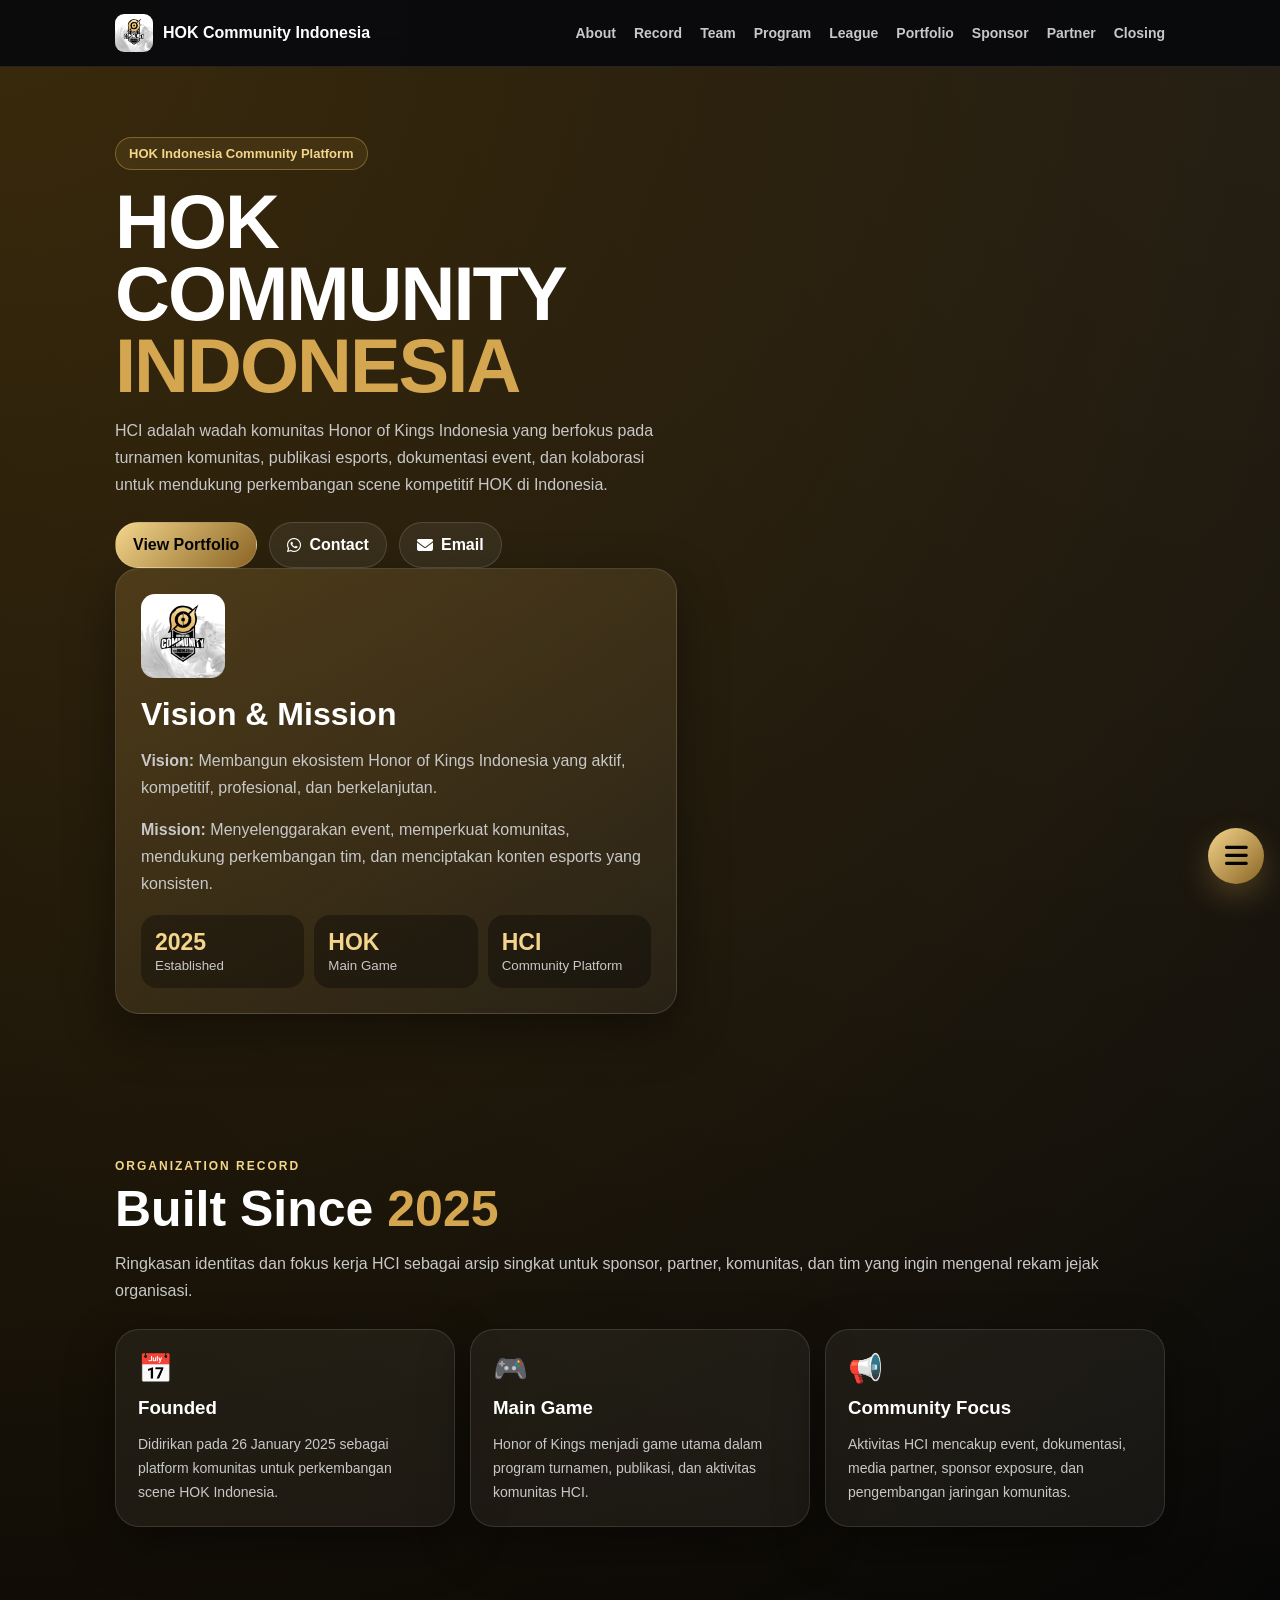
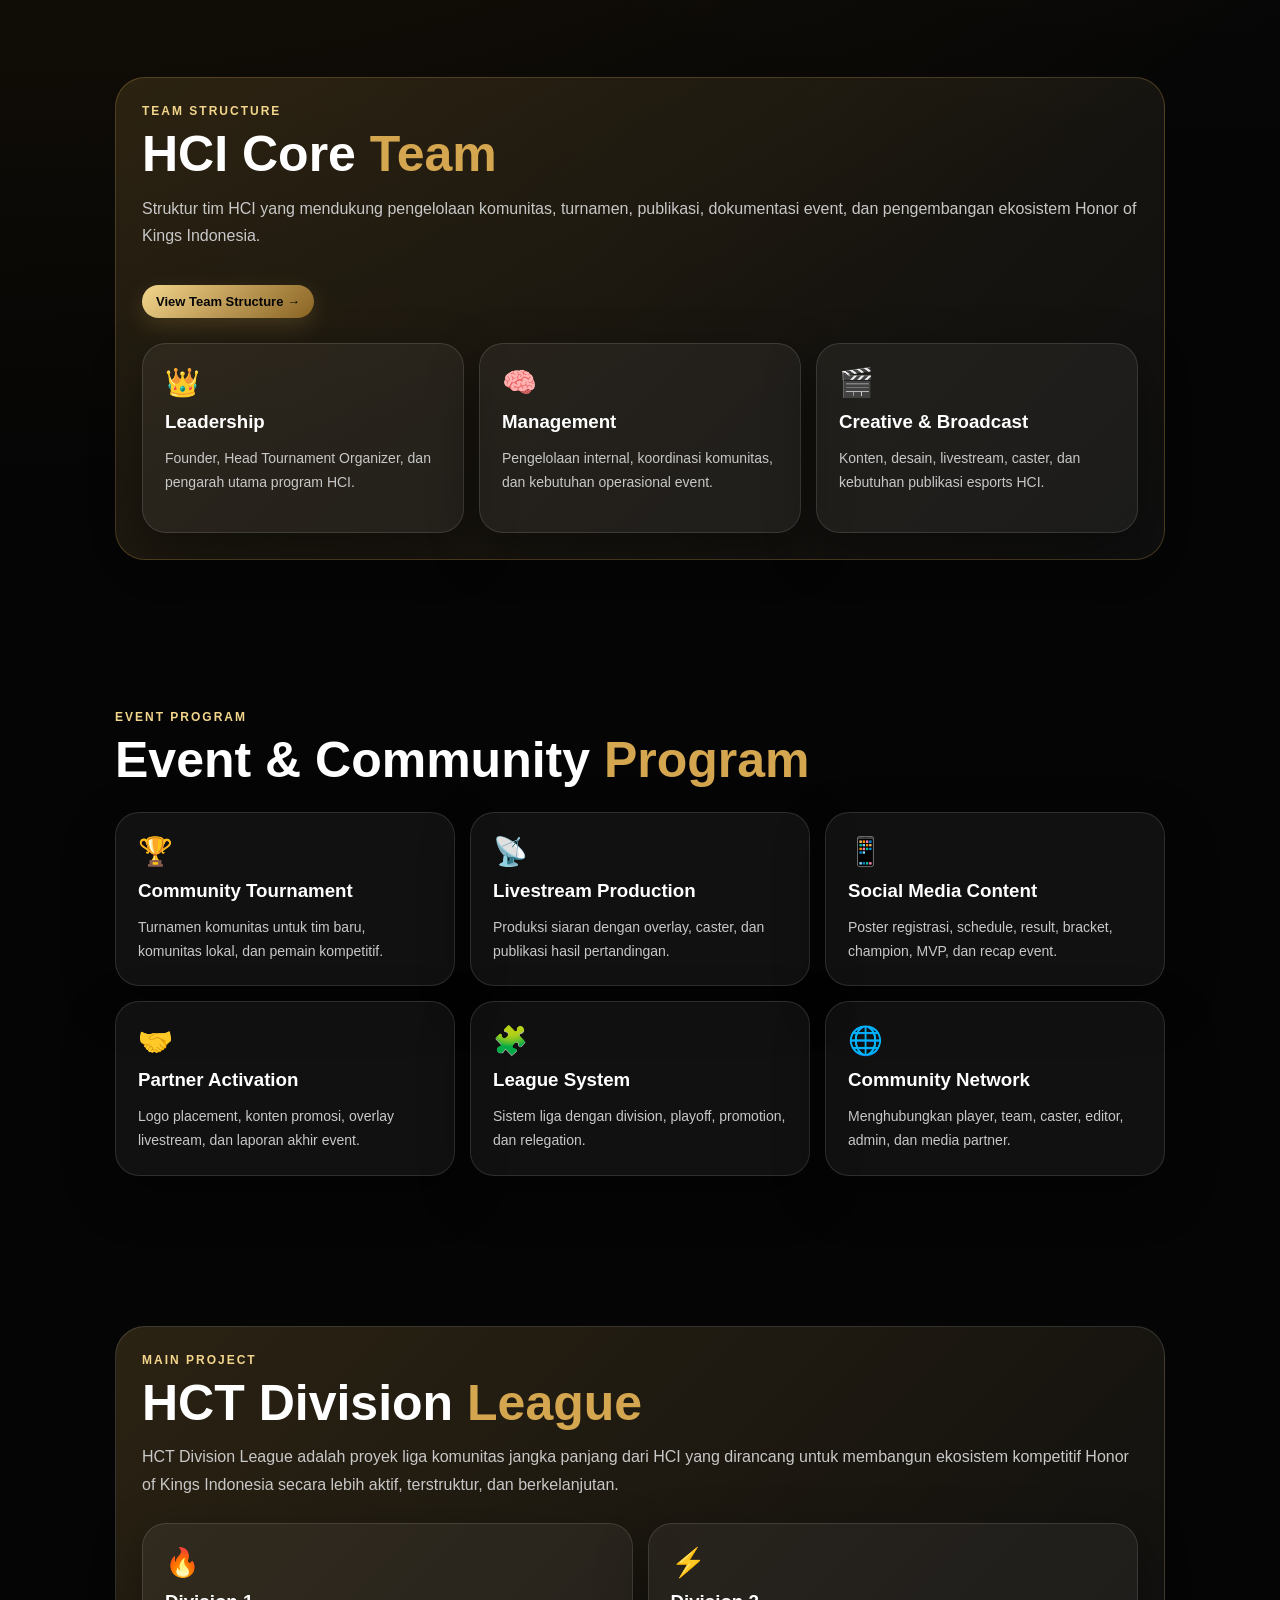
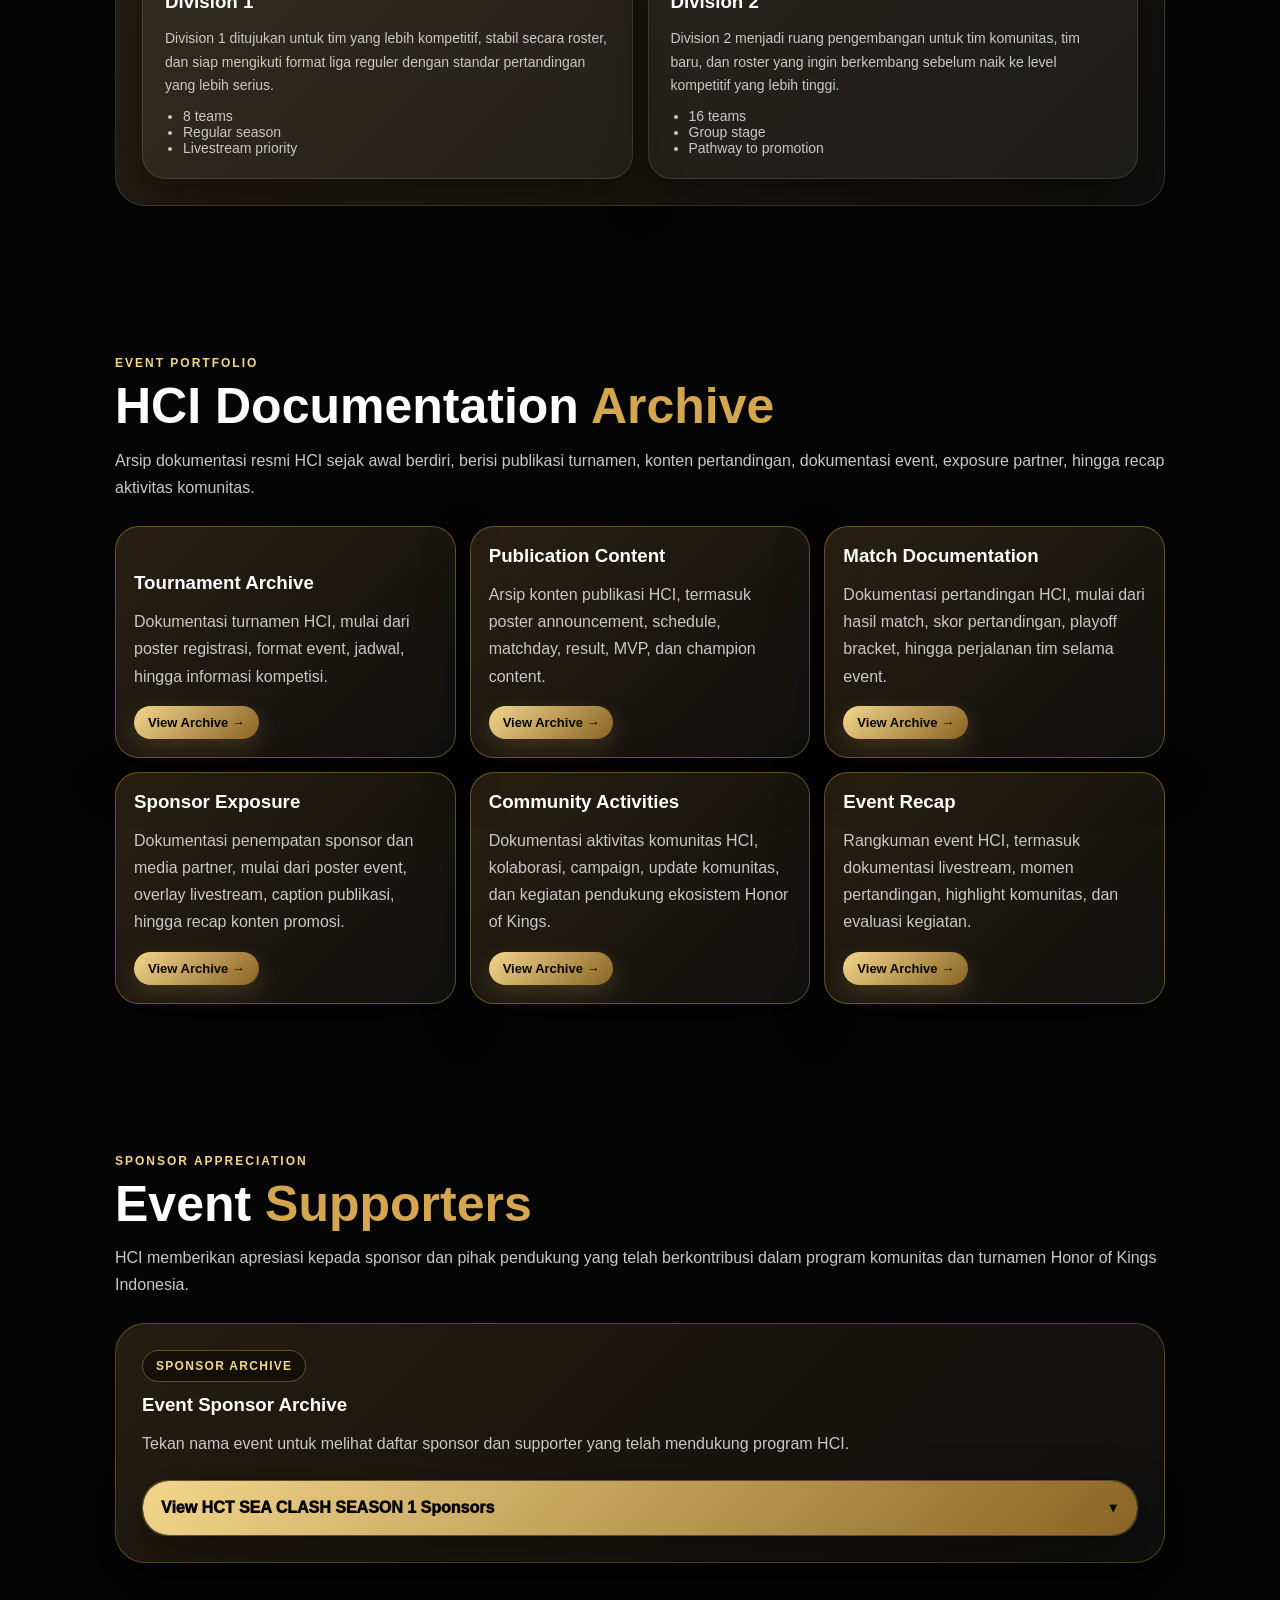
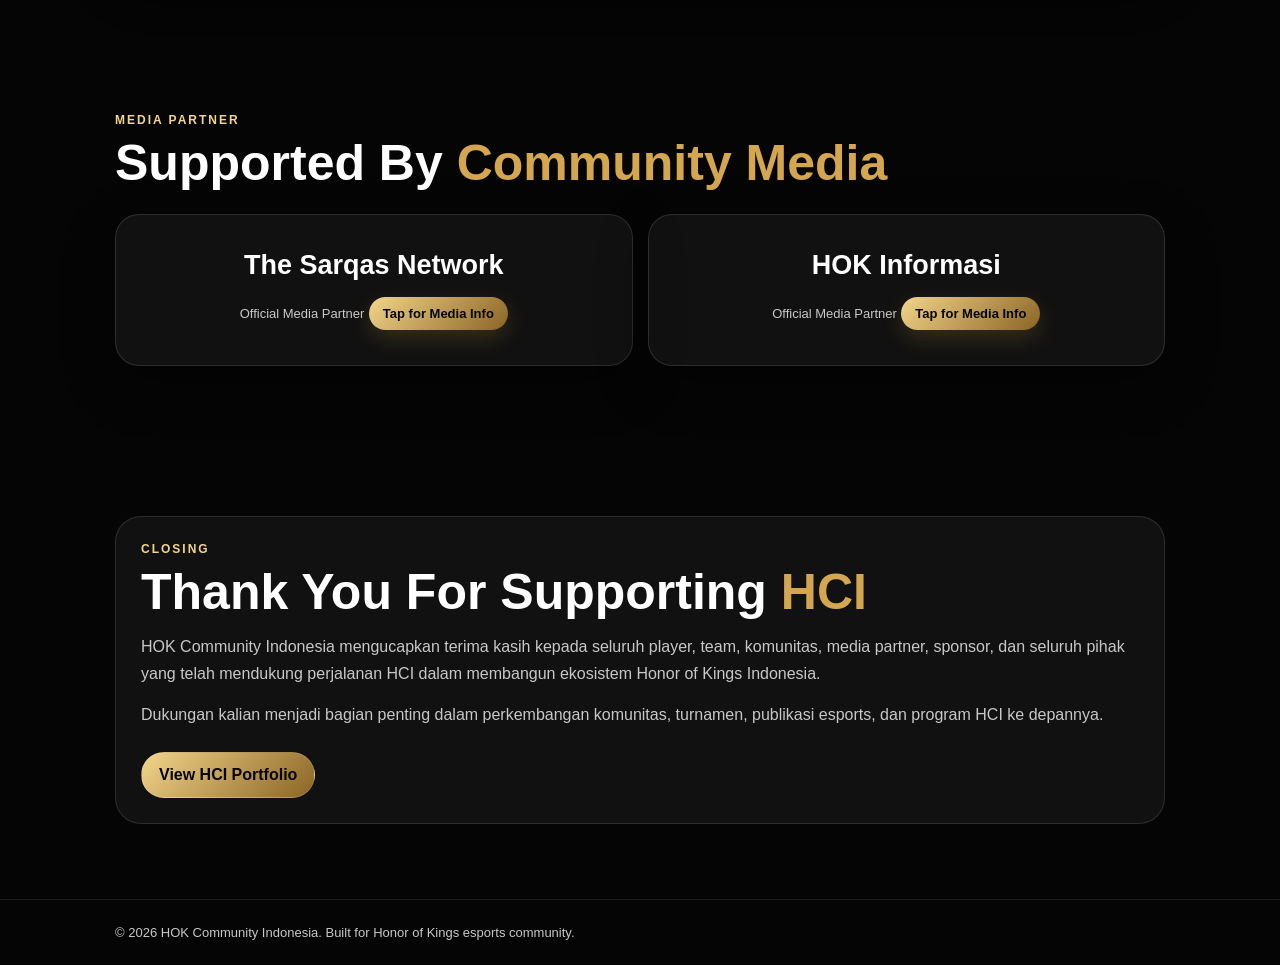
==== commit 91d3475a: "Add files via upload" ====
--- a/index.html
+++ b/index.html
@@ -753,6 +753,14 @@
   .sponsorGrid{
     grid-template-columns:1fr;
   }
+  
+  .heroGrid{
+    gap:42px;
+  }
+
+  .hero .btns{
+    margin-bottom:28px;
+  }
 
   .nav{
     height:auto;
@@ -992,15 +1000,16 @@
         HCI adalah wadah komunitas Honor of Kings Indonesia yang berfokus pada turnamen komunitas, publikasi esports, dokumentasi event, dan kolaborasi untuk mendukung perkembangan scene kompetitif HOK di Indonesia.
       </p>
       <div class="btns">
-        <a class="btn primary" href="#portfolio">View Portfolio</a>
-        <a class="btn ghost" href="https://chat.whatsapp.com/KlCudinF0tb4nd5gmcqnqm" target="_blank" rel="noopener noreferrer">
-          <i class="fa-brands fa-whatsapp"></i> Contact
-        </a>
-        <a class="btn ghost" href="mailto:hokcommunityid@gmail.com?subject=HCI%20Collaboration%20Inquiry" aria-label="Email HCI">
-          <i class="fa-solid fa-envelope"></i> Email
-        </a>
-      </div>
-    </div>
+  <a class="btn primary" href="#portfolio">View Portfolio</a>
+
+  <a class="btn ghost" href="https://wa.me/6285136864822" target="_blank" rel="noopener noreferrer">
+    <i class="fa-brands fa-whatsapp"></i> Contact
+  </a>
+
+  <a class="btn ghost" href="mailto:hokcommunityid@gmail.com?subject=Contact%20HCI" aria-label="Email HCI">
+    <i class="fa-solid fa-envelope"></i> Email
+  </a>
+</div>
 
     <div class="panel">
       <img src="assets/logo-hci-new.jpg" class="heroLogo" alt="Logo HCI">
@@ -1320,14 +1329,8 @@
       </p>
 
       <div class="btns">
-        <a class="btn primary" href="#portfolio">View HCI Portfolio</a>
-        <a class="btn ghost" href="https://chat.whatsapp.com/KlCudinF0tb4nd5gmcqnqm" target="_blank" rel="noopener noreferrer">
-          <i class="fa-brands fa-whatsapp"></i> Join WhatsApp Group
-        </a>
-        <a class="btn ghost" href="mailto:hokcommunityid@gmail.com?subject=HCI%20Collaboration%20Inquiry" aria-label="Email HCI">
-          <i class="fa-solid fa-envelope"></i> Email HCI
-        </a>
-      </div>
+  <a class="btn primary" href="#portfolio">View HCI Portfolio</a>
+</div>
     </div>
   </div>
 </section>
@@ -1340,7 +1343,6 @@
     <a href="https://instagram.com/hci.official" target="_blank" rel="noopener noreferrer" aria-label="Instagram"><i class="fa-brands fa-instagram"></i></a>
     <a href="https://www.tiktok.com/@hok.community.id" target="_blank" rel="noopener noreferrer" aria-label="TikTok"><i class="fa-brands fa-tiktok"></i></a>
     <a href="https://youtube.com/@hokcommunityid?si=8uQW14mLwXSQGzAz" target="_blank" rel="noopener noreferrer" aria-label="YouTube"><i class="fa-brands fa-youtube"></i></a>
-    <a href="mailto:hokcommunityid@gmail.com?subject=HCI%20Collaboration%20Inquiry" aria-label="Email HCI"><i class="fa-solid fa-envelope"></i></a>
   </div>
 </details>
 
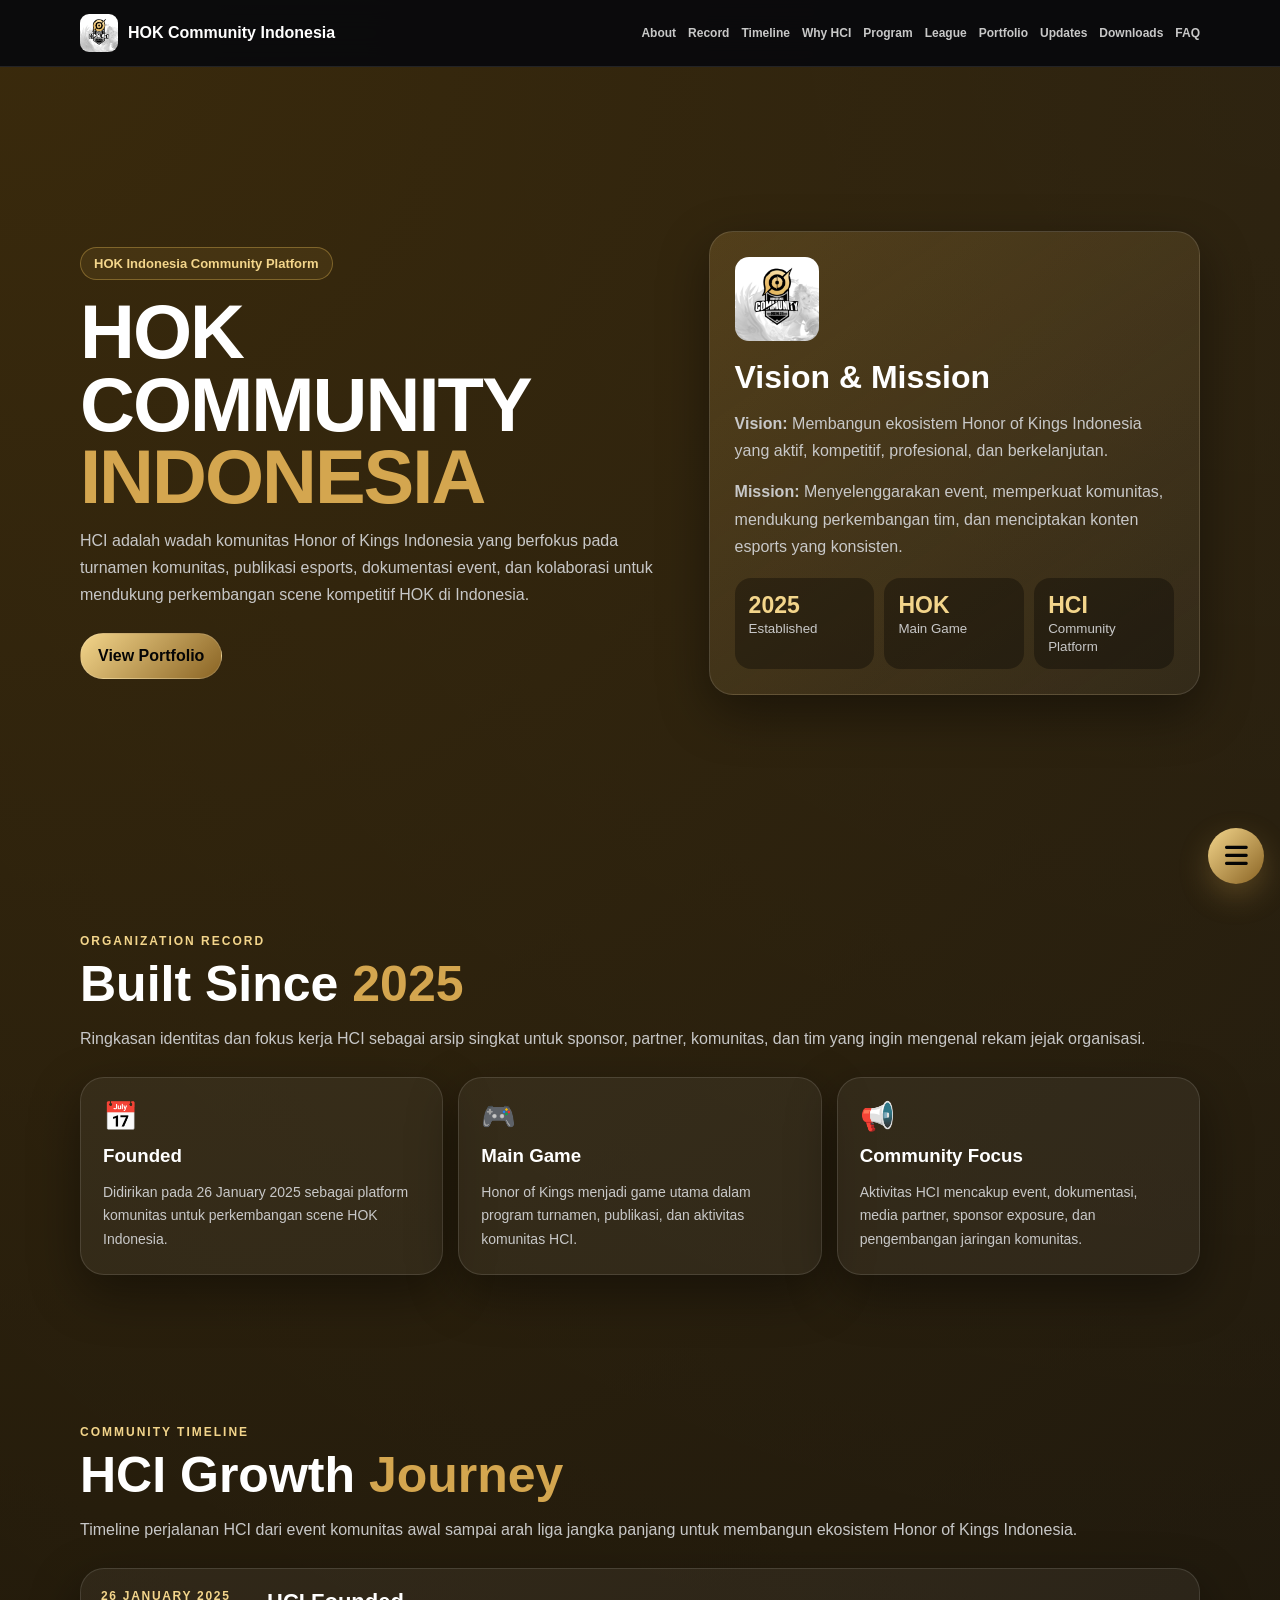
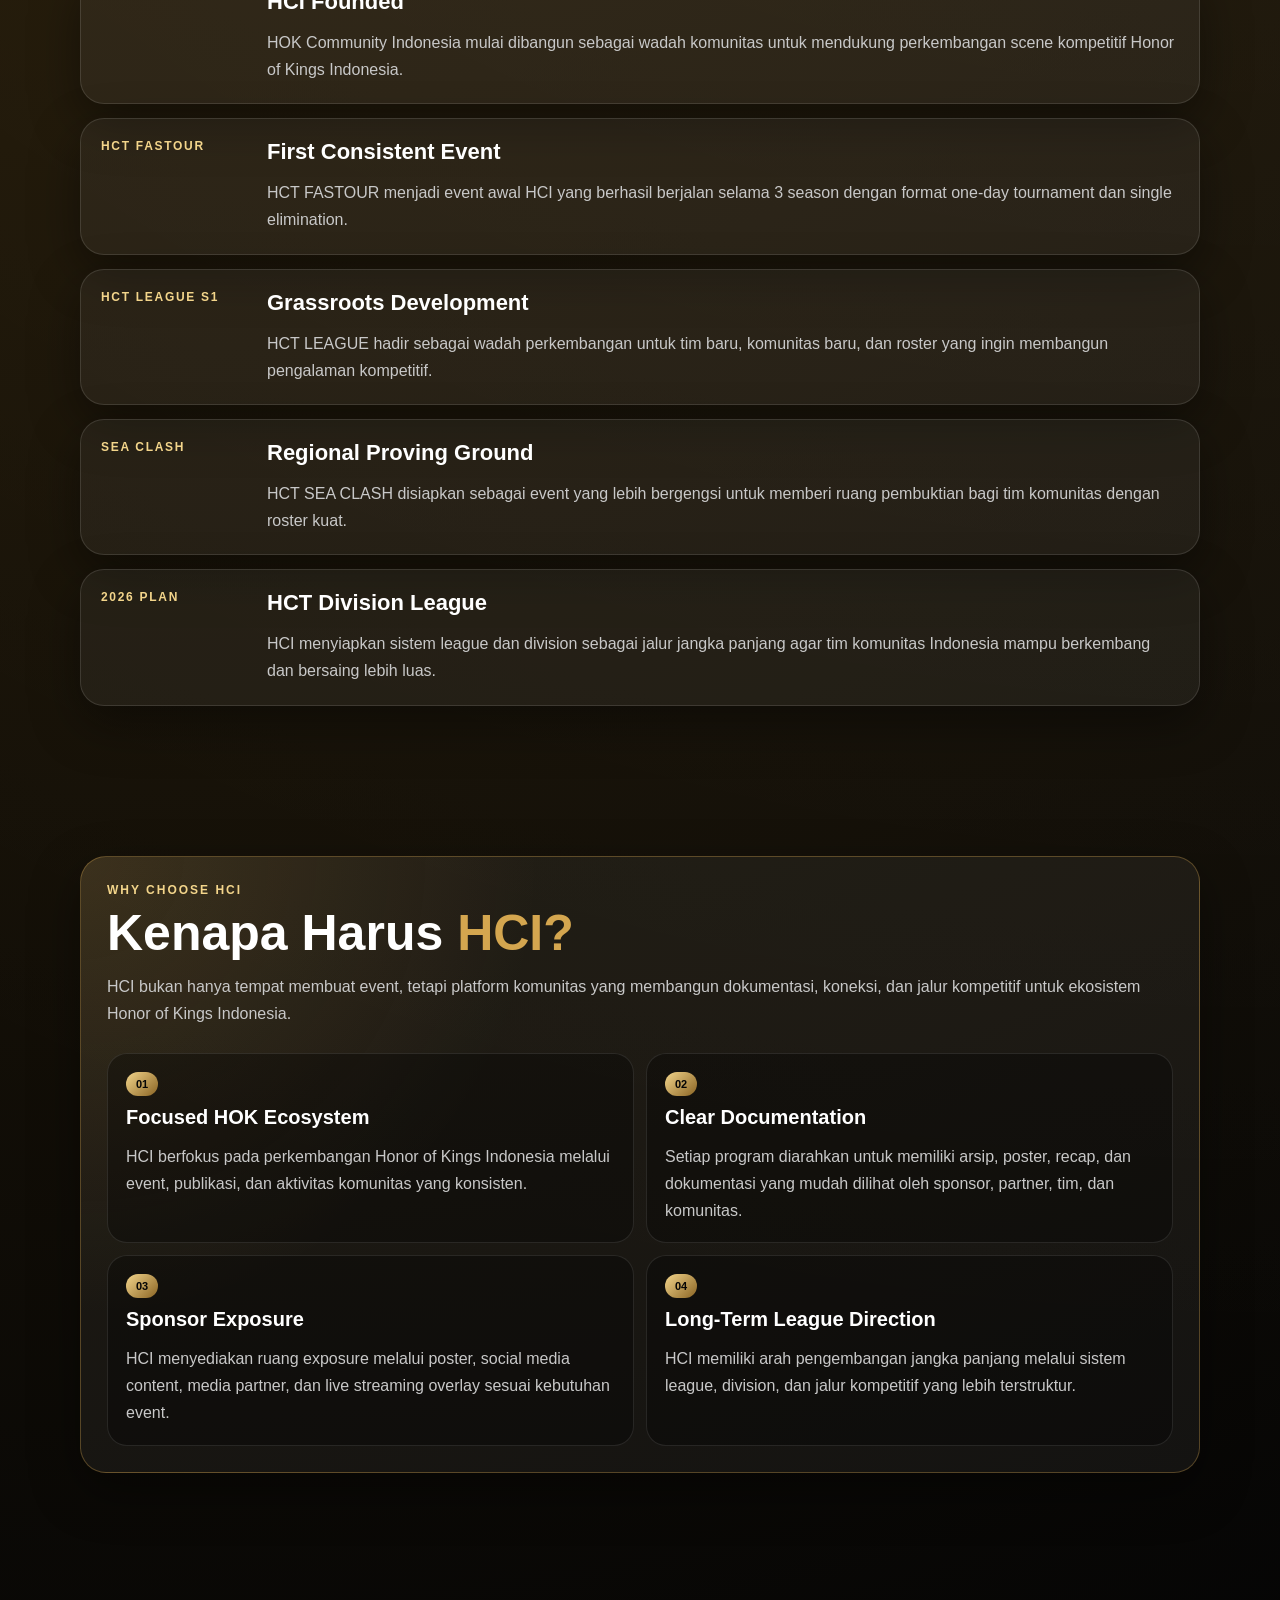
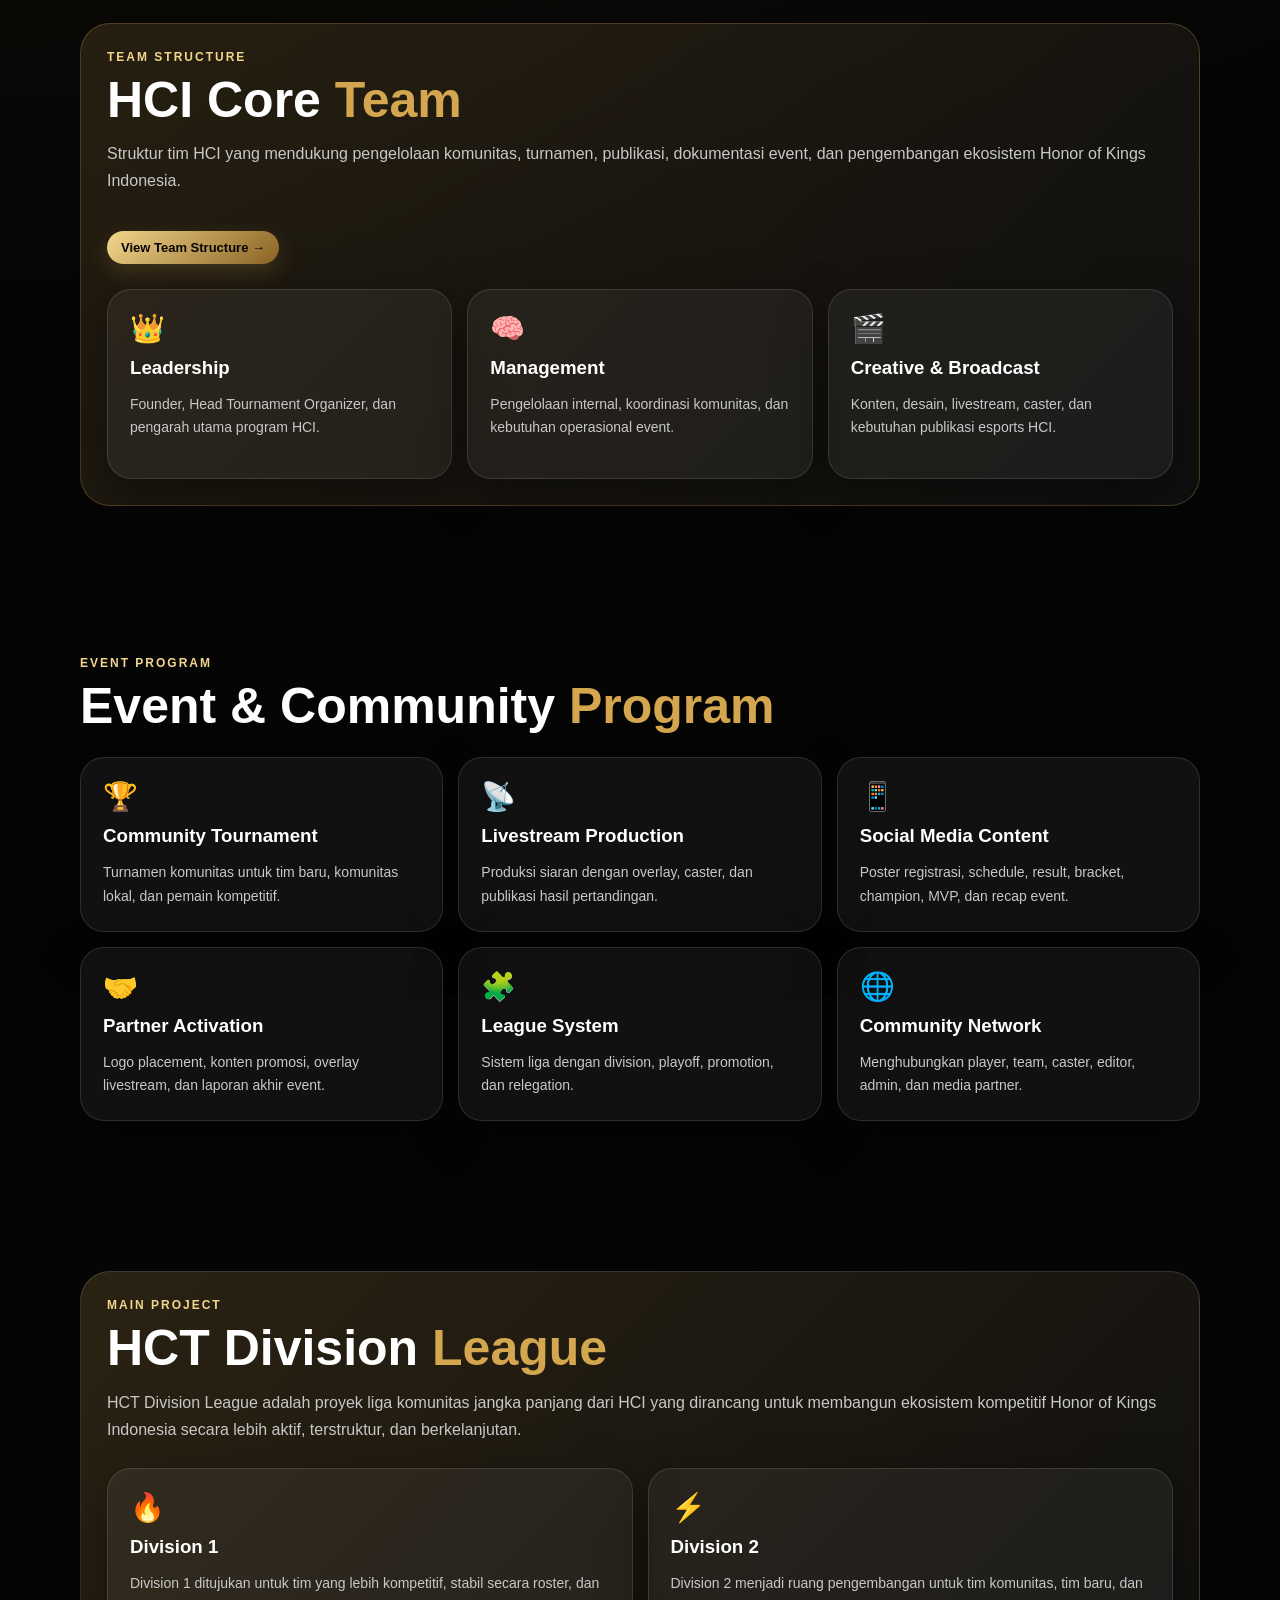
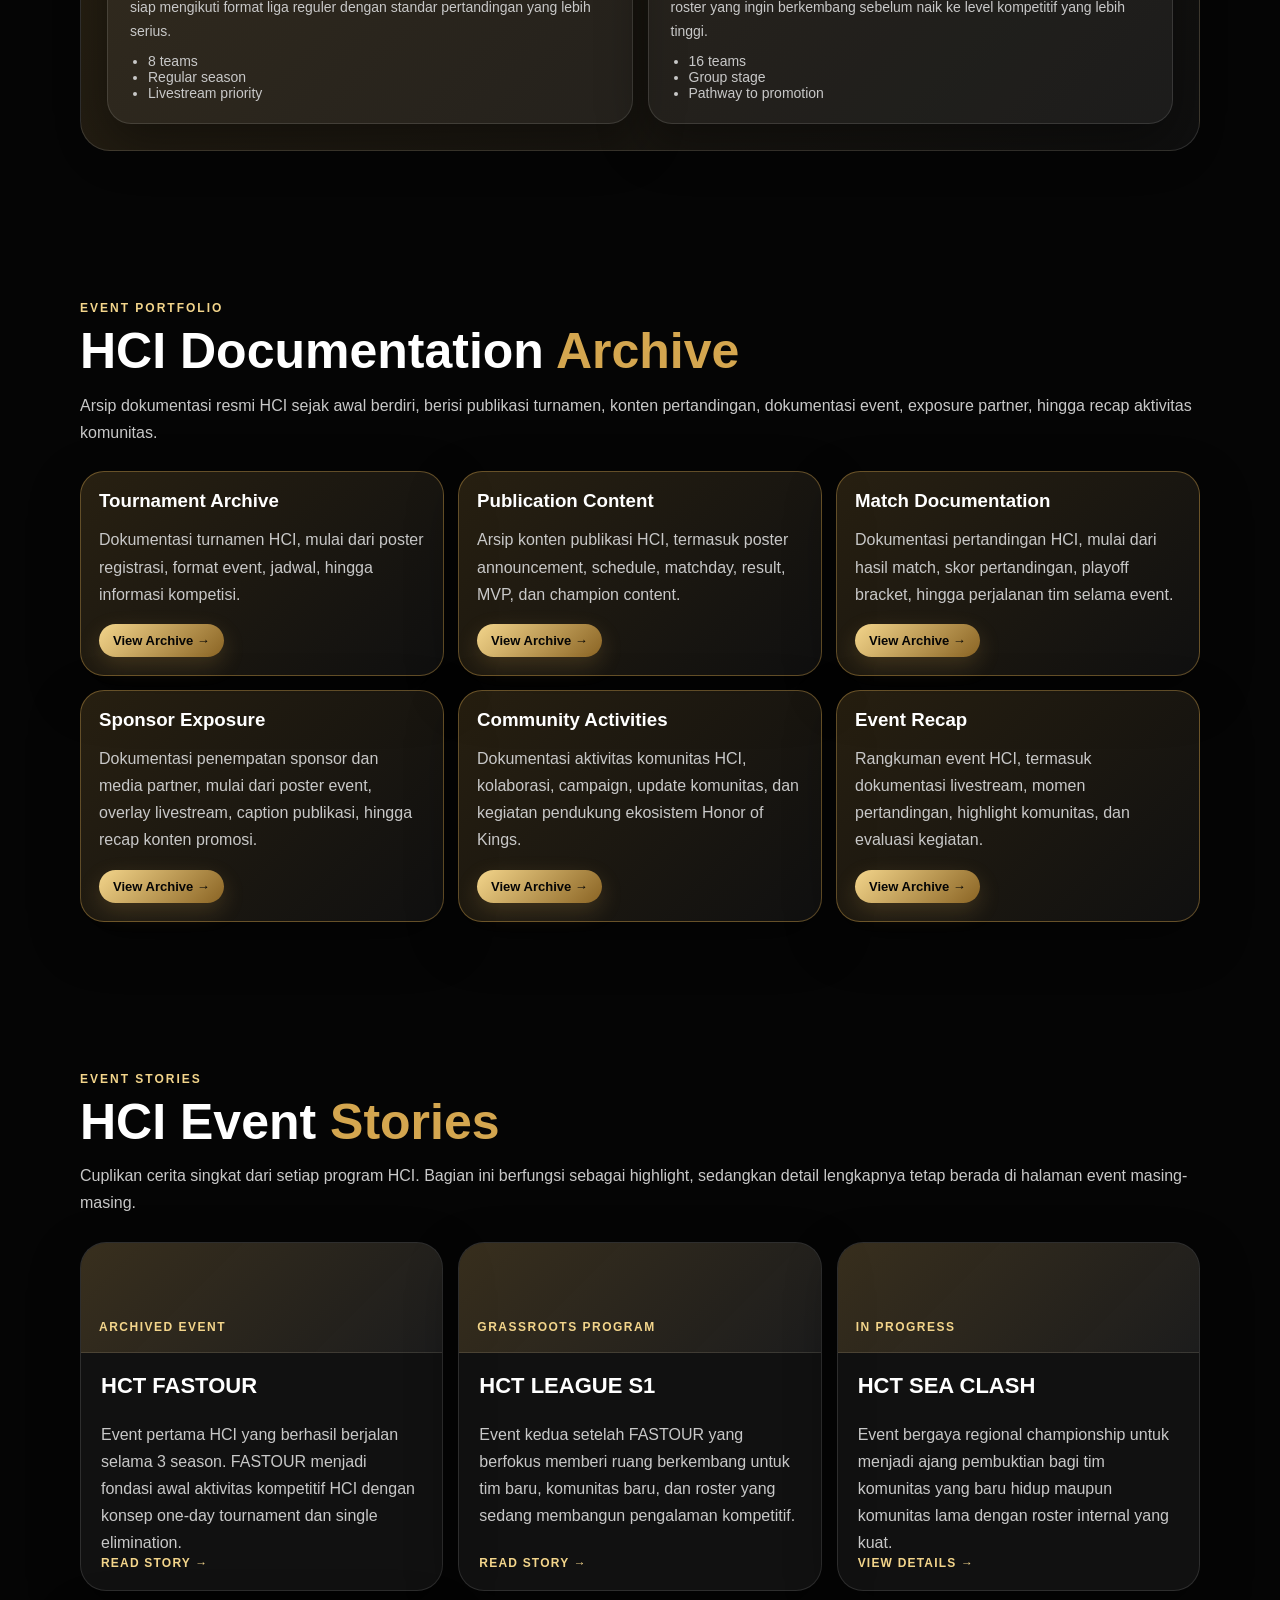
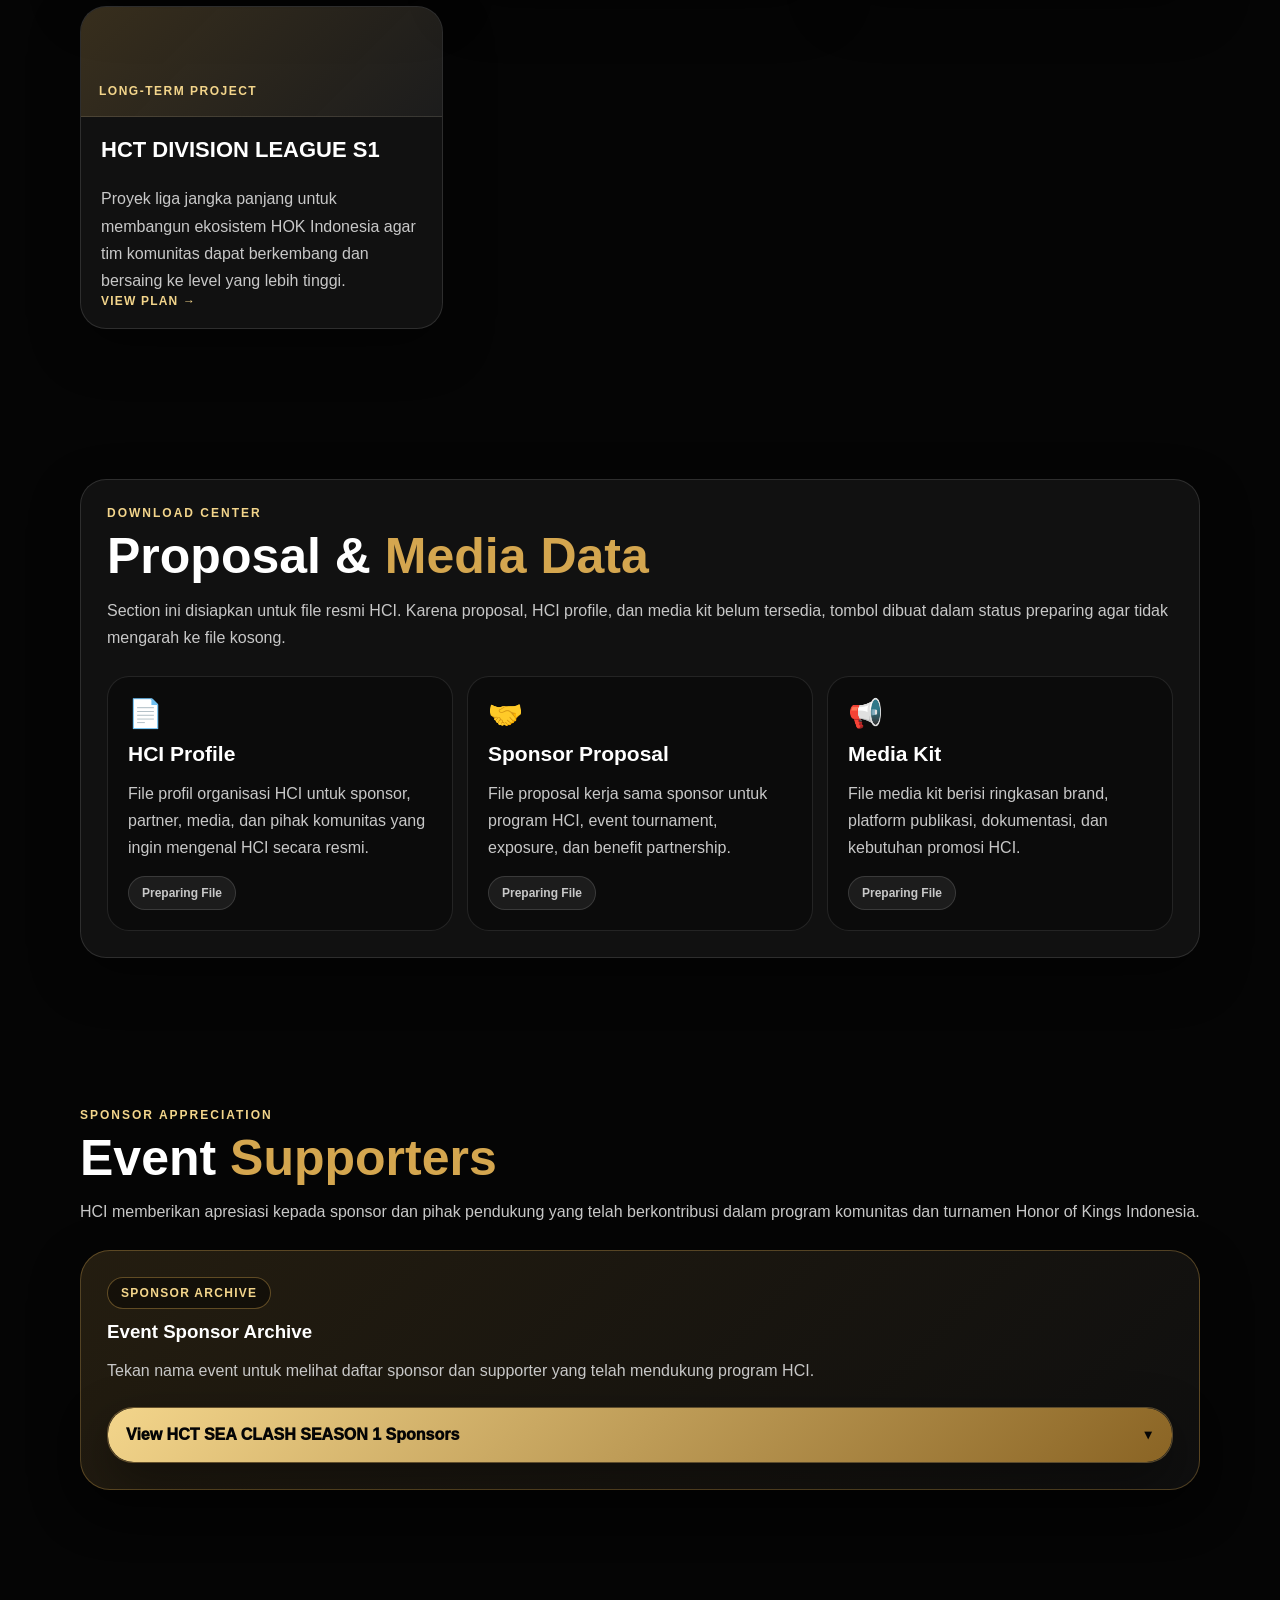
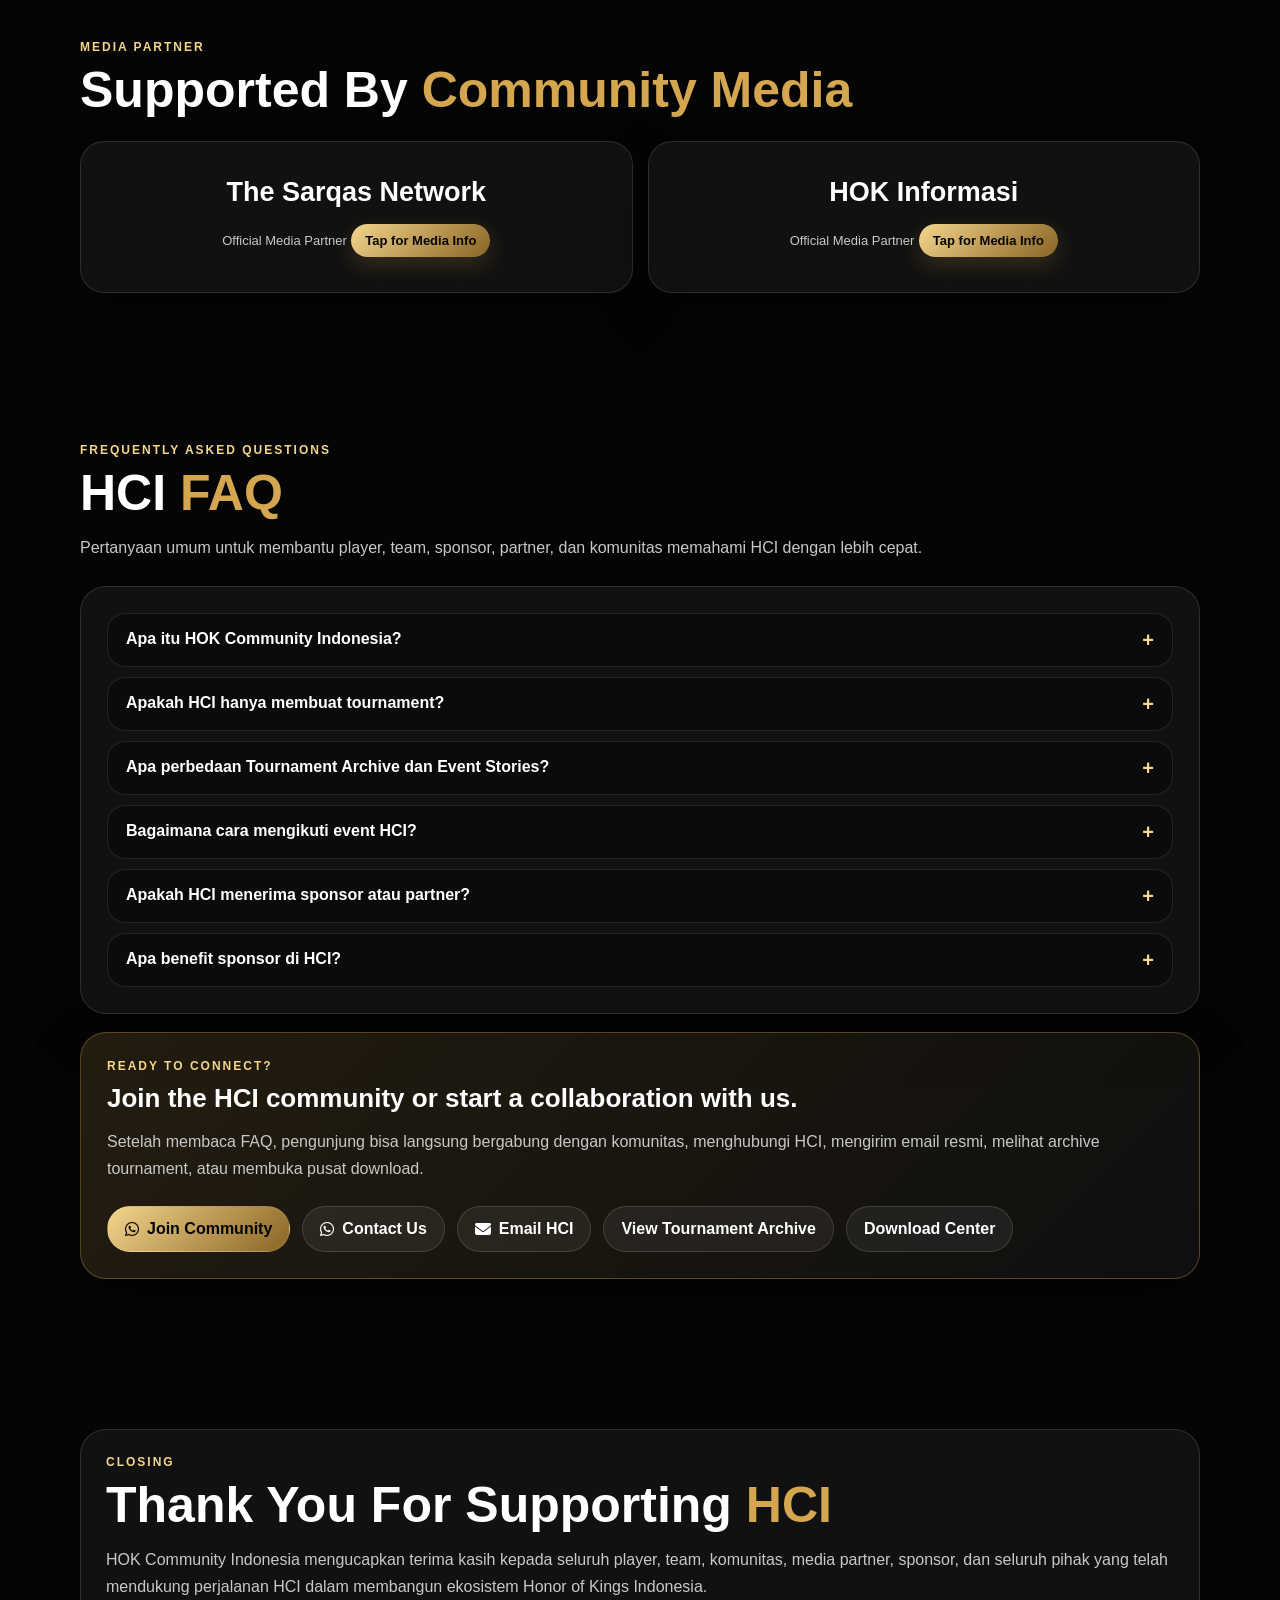
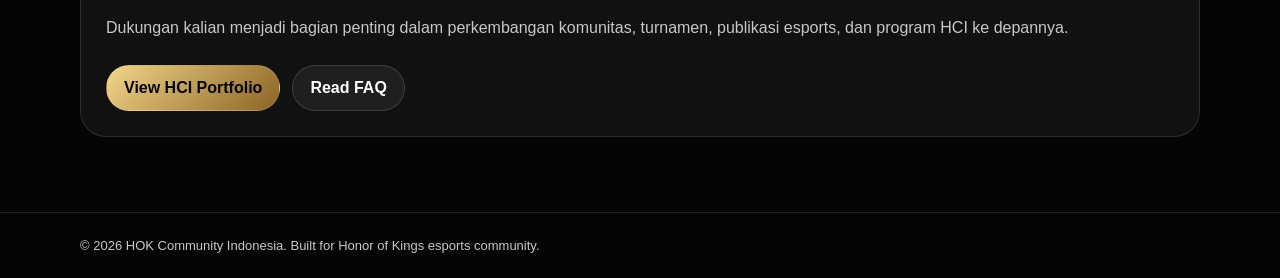
==== commit 8ce209d9: "Add files via upload" ====
--- a/index.html
+++ b/index.html
@@ -65,7 +65,7 @@
 
 .wrap{
   width:92%;
-  max-width:1050px;
+  max-width:1120px;
   margin:auto;
 }
 
@@ -101,8 +101,8 @@
 
 .menu{
   display:flex;
-  gap:18px;
-  font-size:14px;
+  gap:12px;
+  font-size:12px;
   color:var(--muted);
   font-weight:700;
 }
@@ -518,6 +518,234 @@
   transform:translateX(4px);
 }
 
+
+/* Added HCI growth sections */
+.timelineGrid{
+  display:grid;
+  gap:14px;
+  position:relative;
+}
+
+.timelineCard{
+  display:grid;
+  grid-template-columns:150px 1fr;
+  gap:16px;
+  padding:20px;
+  background:#ffffff0d;
+  border:1px solid #ffffff1f;
+  border-radius:24px;
+  box-shadow:0 18px 50px #0006;
+}
+
+.timelineYear{
+  color:var(--gold);
+  font-size:12px;
+  font-weight:900;
+  letter-spacing:1.7px;
+  text-transform:uppercase;
+}
+
+.timelineCard h3{
+  font-size:22px;
+  margin-bottom:6px;
+}
+
+.whyBox,
+.downloadHub,
+.faqBox,
+.ctaBox,
+.newsCard{
+  background:#ffffff0d;
+  border:1px solid #ffffff1f;
+  border-radius:26px;
+  box-shadow:0 18px 50px #0006;
+}
+
+.whyBox,
+.downloadHub,
+.faqBox,
+.ctaBox{
+  padding:26px;
+}
+
+.whyBox{
+  background:
+    radial-gradient(circle at top left,#d4a64f26,transparent 36%),
+    #ffffff0d;
+  border-color:#d4a64f55;
+}
+
+.valueList{
+  display:grid;
+  grid-template-columns:repeat(2,1fr);
+  gap:12px;
+  margin-top:22px;
+}
+
+.valueItem{
+  padding:18px;
+  border-radius:20px;
+  background:#0005;
+  border:1px solid #ffffff1a;
+}
+
+.valueItem span{
+  display:inline-block;
+  color:#050505;
+  background:linear-gradient(135deg,#f3d58b,#8a6424);
+  padding:6px 10px;
+  border-radius:999px;
+  font-size:11px;
+  font-weight:900;
+  margin-bottom:10px;
+}
+
+.valueItem h3{
+  font-size:20px;
+  margin-bottom:6px;
+}
+
+.newsGrid{
+  display:grid;
+  grid-template-columns:repeat(3,1fr);
+  gap:15px;
+}
+
+.newsCard{
+  overflow:hidden;
+  display:flex;
+  flex-direction:column;
+  min-height:270px;
+}
+
+.newsThumb{
+  min-height:110px;
+  display:flex;
+  align-items:flex-end;
+  padding:18px;
+  background:linear-gradient(135deg,#d4a64f33,#ffffff0c);
+  border-bottom:1px solid #ffffff1a;
+}
+
+.newsThumb span{
+  color:var(--gold);
+  font-size:12px;
+  font-weight:900;
+  letter-spacing:1.5px;
+  text-transform:uppercase;
+}
+
+.newsBody{
+  padding:20px;
+  display:flex;
+  flex-direction:column;
+  flex:1;
+}
+
+.newsBody h3{
+  font-size:22px;
+  margin-bottom:8px;
+}
+
+.newsMeta{
+  display:inline-block;
+  width:max-content;
+  margin-top:auto;
+  color:var(--gold);
+  font-size:12px;
+  font-weight:900;
+  text-transform:uppercase;
+  letter-spacing:1.2px;
+}
+
+.downloadGrid{
+  display:grid;
+  grid-template-columns:repeat(3,1fr);
+  gap:14px;
+  margin-top:22px;
+}
+
+.downloadCard{
+  padding:20px;
+  border-radius:22px;
+  background:#0005;
+  border:1px solid #ffffff1a;
+}
+
+.downloadCard h3{
+  font-size:21px;
+  margin-bottom:8px;
+}
+
+.disabledDocBtn{
+  display:inline-flex;
+  align-items:center;
+  justify-content:center;
+  margin-top:14px;
+  padding:9px 13px;
+  border-radius:999px;
+  background:#ffffff12;
+  border:1px solid #ffffff22;
+  color:var(--muted);
+  font-size:12px;
+  font-weight:900;
+  cursor:not-allowed;
+}
+
+.faqList{
+  display:grid;
+  gap:10px;
+}
+
+.faqItem{
+  border-radius:18px;
+  border:1px solid #ffffff1a;
+  background:#0005;
+  overflow:hidden;
+}
+
+.faqItem summary{
+  list-style:none;
+  cursor:pointer;
+  padding:16px 18px;
+  color:#fff;
+  font-weight:900;
+  display:flex;
+  justify-content:space-between;
+  gap:16px;
+}
+
+.faqItem summary::-webkit-details-marker{
+  display:none;
+}
+
+.faqItem summary::after{
+  content:"+";
+  color:var(--gold);
+  font-size:20px;
+  line-height:1;
+}
+
+.faqItem[open] summary::after{
+  content:"–";
+}
+
+.faqItem p{
+  padding:0 18px 18px;
+  margin-top:0;
+  font-size:14px;
+}
+
+.ctaBox{
+  margin-top:18px;
+  border-color:#d4a64f55;
+  background:linear-gradient(135deg,#d4a64f26,#ffffff0b);
+}
+
+.ctaBox h3{
+  font-size:26px;
+}
+
 .sponsorIntroBox{
   background:linear-gradient(135deg,#d4a64f26,#ffffff0b);
   border:1px solid #d4a64f55;
@@ -798,6 +1026,17 @@
 
   .sponsorAccordion summary{
     align-items:flex-start;
+  }
+
+  .timelineCard,
+  .valueList,
+  .newsGrid,
+  .downloadGrid{
+    grid-template-columns:1fr;
+  }
+
+  .timelineCard{
+    gap:8px;
   }
 }
 /* HCI Loading Screen */
@@ -965,13 +1204,14 @@
     <div class="menu desktopMenu">
       <a href="#about">About</a>
       <a href="#track-record">Record</a>
-      <a href="#team">Team</a>
+      <a href="#community-timeline">Timeline</a>
+      <a href="#why-hci">Why HCI</a>
       <a href="#program">Program</a>
       <a href="#league">League</a>
       <a href="#portfolio">Portfolio</a>
-      <a href="#sponsors">Sponsor</a>
-      <a href="#partners">Partner</a>
-      <a href="#closing">Closing</a>
+      <a href="#updates">Updates</a>
+      <a href="#downloads">Downloads</a>
+      <a href="#faq">FAQ</a>
     </div>
 
     <details class="mobileNav">
@@ -979,12 +1219,17 @@
       <div class="mobileMenu">
         <a href="#about">About</a>
         <a href="#track-record">Record</a>
+        <a href="#community-timeline">Timeline</a>
+        <a href="#why-hci">Why HCI</a>
         <a href="#team">Team</a>
         <a href="#program">Program</a>
         <a href="#league">League</a>
         <a href="#portfolio">Portfolio</a>
+        <a href="#updates">Updates</a>
+        <a href="#downloads">Downloads</a>
         <a href="#sponsors">Sponsor</a>
         <a href="#partners">Partner</a>
+        <a href="#faq">FAQ</a>
         <a href="#closing">Closing</a>
       </div>
     </details>
@@ -1001,15 +1246,8 @@
       </p>
       <div class="btns">
   <a class="btn primary" href="#portfolio">View Portfolio</a>
-
-  <a class="btn ghost" href="https://wa.me/6285136864822" target="_blank" rel="noopener noreferrer">
-    <i class="fa-brands fa-whatsapp"></i> Contact
-  </a>
-
-  <a class="btn ghost" href="mailto:hokcommunityid@gmail.com?subject=Contact%20HCI" aria-label="Email HCI">
-    <i class="fa-solid fa-envelope"></i> Email
-  </a>
 </div>
+    </div>
 
     <div class="panel">
       <img src="assets/logo-hci-new.jpg" class="heroLogo" alt="Logo HCI">
@@ -1055,6 +1293,96 @@
   </div>
 </section>
 
+
+
+<section id="community-timeline">
+  <div class="wrap">
+    <div class="head">
+      <div class="eyebrow">Community Timeline</div>
+      <h2 class="title">HCI Growth <span class="red">Journey</span></h2>
+      <p>Timeline perjalanan HCI dari event komunitas awal sampai arah liga jangka panjang untuk membangun ekosistem Honor of Kings Indonesia.</p>
+    </div>
+
+    <div class="timelineGrid">
+      <div class="timelineCard">
+        <div class="timelineYear">26 January 2025</div>
+        <div>
+          <h3>HCI Founded</h3>
+          <p>HOK Community Indonesia mulai dibangun sebagai wadah komunitas untuk mendukung perkembangan scene kompetitif Honor of Kings Indonesia.</p>
+        </div>
+      </div>
+
+      <div class="timelineCard">
+        <div class="timelineYear">HCT FASTOUR</div>
+        <div>
+          <h3>First Consistent Event</h3>
+          <p>HCT FASTOUR menjadi event awal HCI yang berhasil berjalan selama 3 season dengan format one-day tournament dan single elimination.</p>
+        </div>
+      </div>
+
+      <div class="timelineCard">
+        <div class="timelineYear">HCT LEAGUE S1</div>
+        <div>
+          <h3>Grassroots Development</h3>
+          <p>HCT LEAGUE hadir sebagai wadah perkembangan untuk tim baru, komunitas baru, dan roster yang ingin membangun pengalaman kompetitif.</p>
+        </div>
+      </div>
+
+      <div class="timelineCard">
+        <div class="timelineYear">SEA CLASH</div>
+        <div>
+          <h3>Regional Proving Ground</h3>
+          <p>HCT SEA CLASH disiapkan sebagai event yang lebih bergengsi untuk memberi ruang pembuktian bagi tim komunitas dengan roster kuat.</p>
+        </div>
+      </div>
+
+      <div class="timelineCard">
+        <div class="timelineYear">2026 Plan</div>
+        <div>
+          <h3>HCT Division League</h3>
+          <p>HCI menyiapkan sistem league dan division sebagai jalur jangka panjang agar tim komunitas Indonesia mampu berkembang dan bersaing lebih luas.</p>
+        </div>
+      </div>
+    </div>
+  </div>
+</section>
+
+<section id="why-hci">
+  <div class="wrap whyBox">
+    <div class="head">
+      <div class="eyebrow">Why Choose HCI</div>
+      <h2 class="title">Kenapa Harus <span class="red">HCI?</span></h2>
+      <p>HCI bukan hanya tempat membuat event, tetapi platform komunitas yang membangun dokumentasi, koneksi, dan jalur kompetitif untuk ekosistem Honor of Kings Indonesia.</p>
+    </div>
+
+    <div class="valueList">
+      <div class="valueItem">
+        <span>01</span>
+        <h3>Focused HOK Ecosystem</h3>
+        <p>HCI berfokus pada perkembangan Honor of Kings Indonesia melalui event, publikasi, dan aktivitas komunitas yang konsisten.</p>
+      </div>
+
+      <div class="valueItem">
+        <span>02</span>
+        <h3>Clear Documentation</h3>
+        <p>Setiap program diarahkan untuk memiliki arsip, poster, recap, dan dokumentasi yang mudah dilihat oleh sponsor, partner, tim, dan komunitas.</p>
+      </div>
+
+      <div class="valueItem">
+        <span>03</span>
+        <h3>Sponsor Exposure</h3>
+        <p>HCI menyediakan ruang exposure melalui poster, social media content, media partner, dan live streaming overlay sesuai kebutuhan event.</p>
+      </div>
+
+      <div class="valueItem">
+        <span>04</span>
+        <h3>Long-Term League Direction</h3>
+        <p>HCI memiliki arah pengembangan jangka panjang melalui sistem league, division, dan jalur kompetitif yang lebih terstruktur.</p>
+      </div>
+    </div>
+  </div>
+</section>
+
 <section id="team">
   <div class="wrap teamPreview">
     <div class="head">
@@ -1240,6 +1568,89 @@
   </div>
 </section>
 
+
+
+<section id="updates">
+  <div class="wrap">
+    <div class="head">
+      <div class="eyebrow">Event Stories</div>
+      <h2 class="title">HCI Event <span class="red">Stories</span></h2>
+      <p>Cuplikan cerita singkat dari setiap program HCI. Bagian ini berfungsi sebagai highlight, sedangkan detail lengkapnya tetap berada di halaman event masing-masing.</p>
+    </div>
+
+    <div class="newsGrid">
+      <a class="newsCard" href="hct-fastour.html">
+        <div class="newsThumb"><span>Archived Event</span></div>
+        <div class="newsBody">
+          <h3>HCT FASTOUR</h3>
+          <p>Event pertama HCI yang berhasil berjalan selama 3 season. FASTOUR menjadi fondasi awal aktivitas kompetitif HCI dengan konsep one-day tournament dan single elimination.</p>
+          <span class="newsMeta">Read Story →</span>
+        </div>
+      </a>
+
+      <a class="newsCard" href="hct-league.html">
+        <div class="newsThumb"><span>Grassroots Program</span></div>
+        <div class="newsBody">
+          <h3>HCT LEAGUE S1</h3>
+          <p>Event kedua setelah FASTOUR yang berfokus memberi ruang berkembang untuk tim baru, komunitas baru, dan roster yang sedang membangun pengalaman kompetitif.</p>
+          <span class="newsMeta">Read Story →</span>
+        </div>
+      </a>
+
+      <a class="newsCard" href="hct-sea-clash.html">
+        <div class="newsThumb"><span>In Progress</span></div>
+        <div class="newsBody">
+          <h3>HCT SEA CLASH</h3>
+          <p>Event bergaya regional championship untuk menjadi ajang pembuktian bagi tim komunitas yang baru hidup maupun komunitas lama dengan roster internal yang kuat.</p>
+          <span class="newsMeta">View Details →</span>
+        </div>
+      </a>
+
+      <a class="newsCard" href="hct-division-league-s1.html">
+        <div class="newsThumb"><span>Long-Term Project</span></div>
+        <div class="newsBody">
+          <h3>HCT DIVISION LEAGUE S1</h3>
+          <p>Proyek liga jangka panjang untuk membangun ekosistem HOK Indonesia agar tim komunitas dapat berkembang dan bersaing ke level yang lebih tinggi.</p>
+          <span class="newsMeta">View Plan →</span>
+        </div>
+      </a>
+    </div>
+  </div>
+</section>
+
+<section id="downloads">
+  <div class="wrap downloadHub">
+    <div class="head">
+      <div class="eyebrow">Download Center</div>
+      <h2 class="title">Proposal & <span class="red">Media Data</span></h2>
+      <p>Section ini disiapkan untuk file resmi HCI. Karena proposal, HCI profile, dan media kit belum tersedia, tombol dibuat dalam status preparing agar tidak mengarah ke file kosong.</p>
+    </div>
+
+    <div class="downloadGrid">
+      <div class="downloadCard">
+        <div class="icon">📄</div>
+        <h3>HCI Profile</h3>
+        <p>File profil organisasi HCI untuk sponsor, partner, media, dan pihak komunitas yang ingin mengenal HCI secara resmi.</p>
+        <span class="disabledDocBtn">Preparing File</span>
+      </div>
+
+      <div class="downloadCard">
+        <div class="icon">🤝</div>
+        <h3>Sponsor Proposal</h3>
+        <p>File proposal kerja sama sponsor untuk program HCI, event tournament, exposure, dan benefit partnership.</p>
+        <span class="disabledDocBtn">Preparing File</span>
+      </div>
+
+      <div class="downloadCard">
+        <div class="icon">📢</div>
+        <h3>Media Kit</h3>
+        <p>File media kit berisi ringkasan brand, platform publikasi, dokumentasi, dan kebutuhan promosi HCI.</p>
+        <span class="disabledDocBtn">Preparing File</span>
+      </div>
+    </div>
+  </div>
+</section>
+
 <section id="sponsors">
   <div class="wrap">
     <div class="head">
@@ -1263,25 +1674,25 @@
 
           <div class="sponsorGrid">
             <div class="sponsorCard">
-              <div class="sponsorLogoBox"><img class="sponsorLogo" src="assets/sponsors/HVK.jpg" alt="HELLUVA KINGS"></div>
+              <div class="sponsorLogoBox"><img class="sponsorLogo" src="assets/HVK.jpg" alt="HELLUVA KINGS"></div>
               <h3>HELLUVA KINGS</h3>
               <span>Official Event Sponsor</span>
             </div>
 
             <div class="sponsorCard">
-              <div class="sponsorLogoBox"><img class="sponsorLogo" src="assets/sponsors/BTW.png" alt="Bring The Win"></div>
+              <div class="sponsorLogoBox"><img class="sponsorLogo" src="assets/BTW.png" alt="Bring The Win"></div>
               <h3>Bring The Win</h3>
               <span>Official Event Sponsor</span>
             </div>
 
             <div class="sponsorCard">
-              <div class="sponsorLogoBox"><img class="sponsorLogo" src="assets/sponsors/REON.jpg" alt="Reon Esports"></div>
+              <div class="sponsorLogoBox"><img class="sponsorLogo" src="assets/REON.jpg" alt="Reon Esports"></div>
               <h3>Reon Esports</h3>
               <span>Official Event Sponsor</span>
             </div>
 
             <div class="sponsorCard">
-              <div class="sponsorLogoBox"><img class="sponsorLogo" src="assets/sponsors/HGK.jpg" alt="Holy Guardian"></div>
+              <div class="sponsorLogoBox"><img class="sponsorLogo" src="assets/HGK.jpg" alt="Holy Guardian"></div>
               <h3>Holy Guardian</h3>
               <span>Official Event Sponsor</span>
             </div>
@@ -1311,6 +1722,65 @@
         <span>Official Media Partner</span>
         <div class="archiveBtn partnerBtn">Tap for Media Info</div>
       </a>
+    </div>
+  </div>
+</section>
+
+
+
+<section id="faq">
+  <div class="wrap">
+    <div class="head">
+      <div class="eyebrow">Frequently Asked Questions</div>
+      <h2 class="title">HCI <span class="red">FAQ</span></h2>
+      <p>Pertanyaan umum untuk membantu player, team, sponsor, partner, dan komunitas memahami HCI dengan lebih cepat.</p>
+    </div>
+
+    <div class="faqBox">
+      <div class="faqList">
+        <details class="faqItem">
+          <summary>Apa itu HOK Community Indonesia?</summary>
+          <p>HCI adalah platform komunitas Honor of Kings Indonesia yang berfokus pada turnamen komunitas, publikasi esports, dokumentasi event, dan kolaborasi ekosistem.</p>
+        </details>
+
+        <details class="faqItem">
+          <summary>Apakah HCI hanya membuat tournament?</summary>
+          <p>Tidak. Selain tournament, HCI juga mengembangkan publikasi event, dokumentasi pertandingan, sponsor exposure, media partner activation, dan program komunitas jangka panjang.</p>
+        </details>
+
+        <details class="faqItem">
+          <summary>Apa perbedaan Tournament Archive dan Event Stories?</summary>
+          <p>Tournament Archive adalah halaman daftar semua event HCI. Event Stories adalah highlight cerita singkat di homepage yang langsung mengarah ke halaman detail event masing-masing.</p>
+        </details>
+
+        <details class="faqItem">
+          <summary>Bagaimana cara mengikuti event HCI?</summary>
+          <p>Informasi pendaftaran event akan diumumkan melalui media sosial HCI dan halaman archive/event terkait. Team dapat mengikuti instruksi registrasi sesuai event yang sedang dibuka.</p>
+        </details>
+
+        <details class="faqItem">
+          <summary>Apakah HCI menerima sponsor atau partner?</summary>
+          <p>Ya. HCI terbuka untuk sponsor, media partner, creative partner, dan kolaborasi komunitas yang mendukung perkembangan Honor of Kings Indonesia.</p>
+        </details>
+
+        <details class="faqItem">
+          <summary>Apa benefit sponsor di HCI?</summary>
+          <p>Benefit dapat mencakup logo placement pada poster, live streaming overlay, social media promotion, sponsor announcement, dan dokumentasi exposure sesuai paket kerja sama event.</p>
+        </details>
+      </div>
+    </div>
+
+    <div class="ctaBox">
+      <div class="eyebrow">Ready To Connect?</div>
+      <h3>Join the HCI community or start a collaboration with us.</h3>
+      <p>Setelah membaca FAQ, pengunjung bisa langsung bergabung dengan komunitas, menghubungi HCI, mengirim email resmi, melihat archive tournament, atau membuka pusat download.</p>
+      <div class="btns">
+        <a class="btn primary" href="https://chat.whatsapp.com/KlCudinF0tb4nd5gmcqnqm" target="_blank" rel="noopener noreferrer"><i class="fa-brands fa-whatsapp"></i> Join Community</a>
+        <a class="btn ghost" href="https://wa.me/6285136864822" target="_blank" rel="noopener noreferrer"><i class="fa-brands fa-whatsapp"></i> Contact Us</a>
+        <a class="btn ghost" href="https://mail.google.com/mail/?view=cm&fs=1&to=hokcommunityid@gmail.com" target="_blank" rel="noopener noreferrer"><i class="fa-solid fa-envelope"></i> Email HCI</a>
+        <a class="btn ghost" href="tournament-archive.html">View Tournament Archive</a>
+        <a class="btn ghost" href="#downloads">Download Center</a>
+      </div>
     </div>
   </div>
 </section>
@@ -1329,8 +1799,9 @@
       </p>
 
       <div class="btns">
-  <a class="btn primary" href="#portfolio">View HCI Portfolio</a>
-</div>
+        <a class="btn primary" href="#portfolio">View HCI Portfolio</a>
+        <a class="btn ghost" href="#faq">Read FAQ</a>
+      </div>
     </div>
   </div>
 </section>
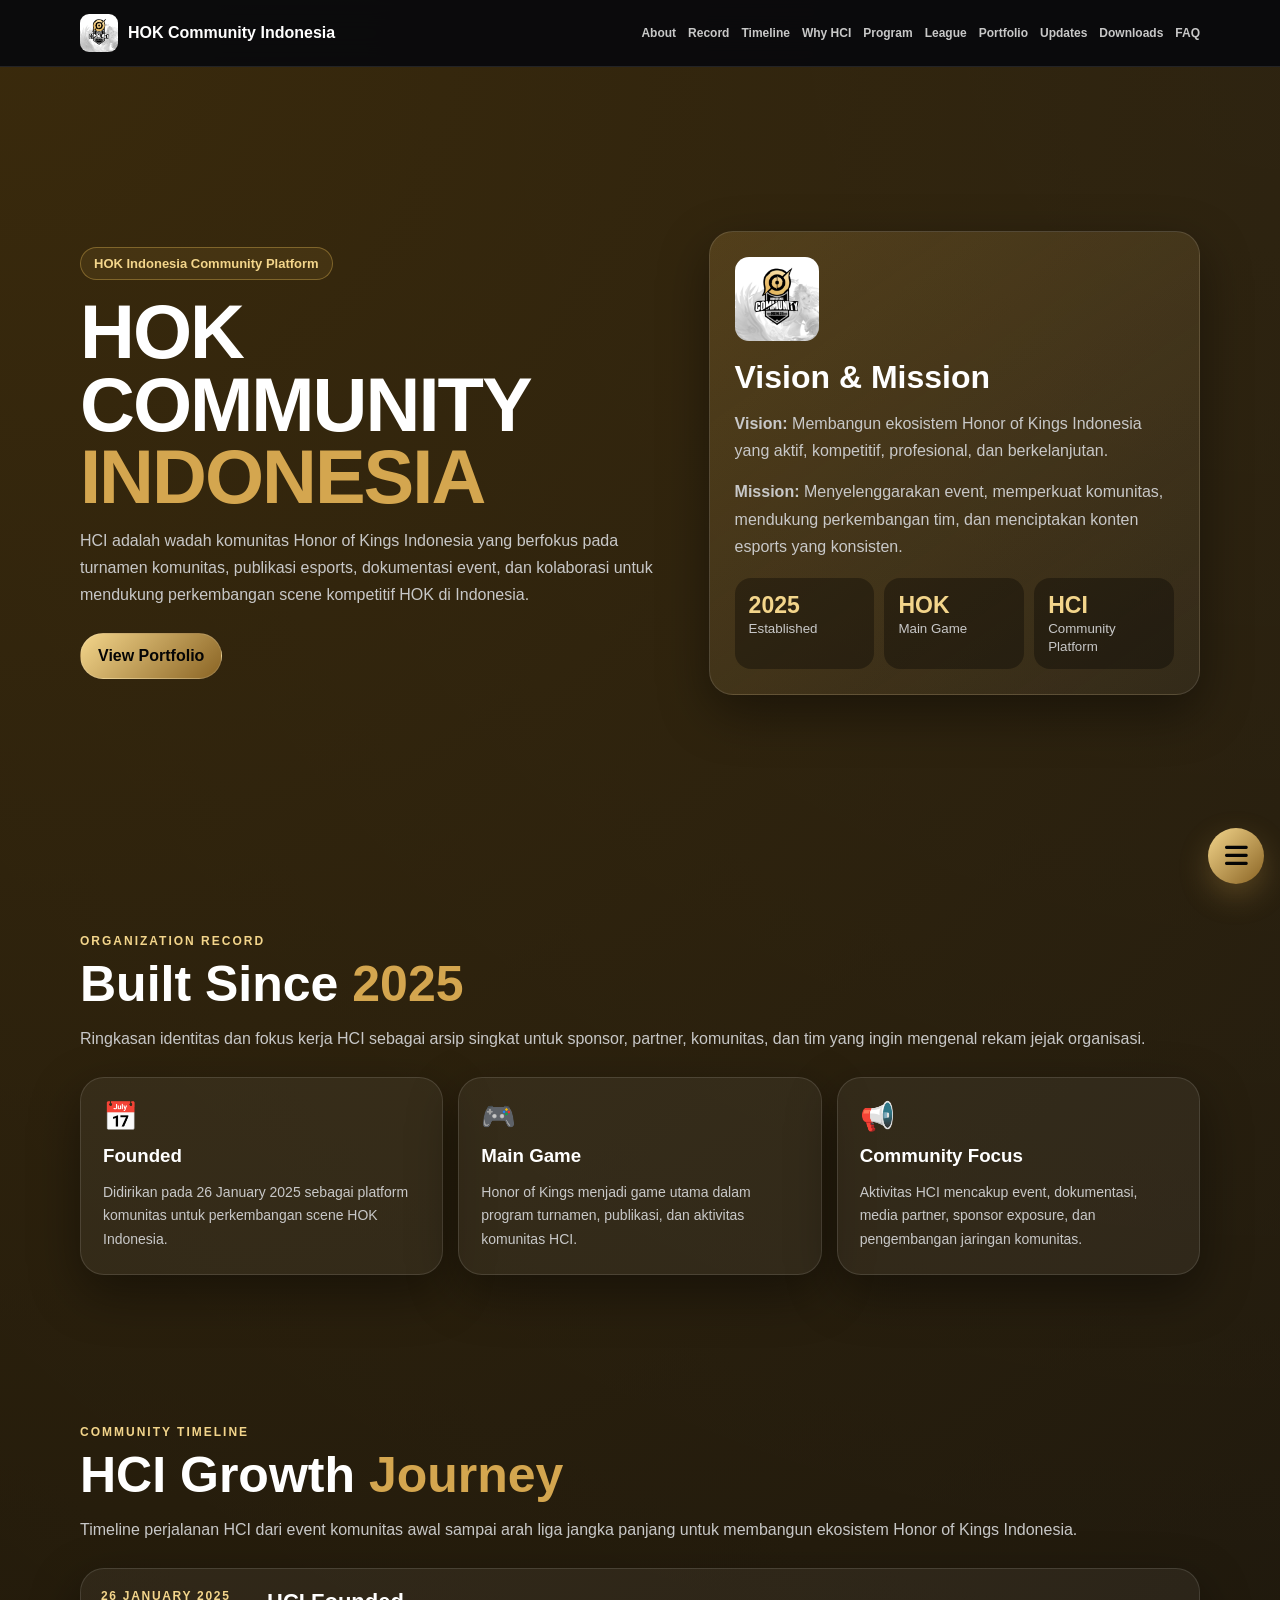
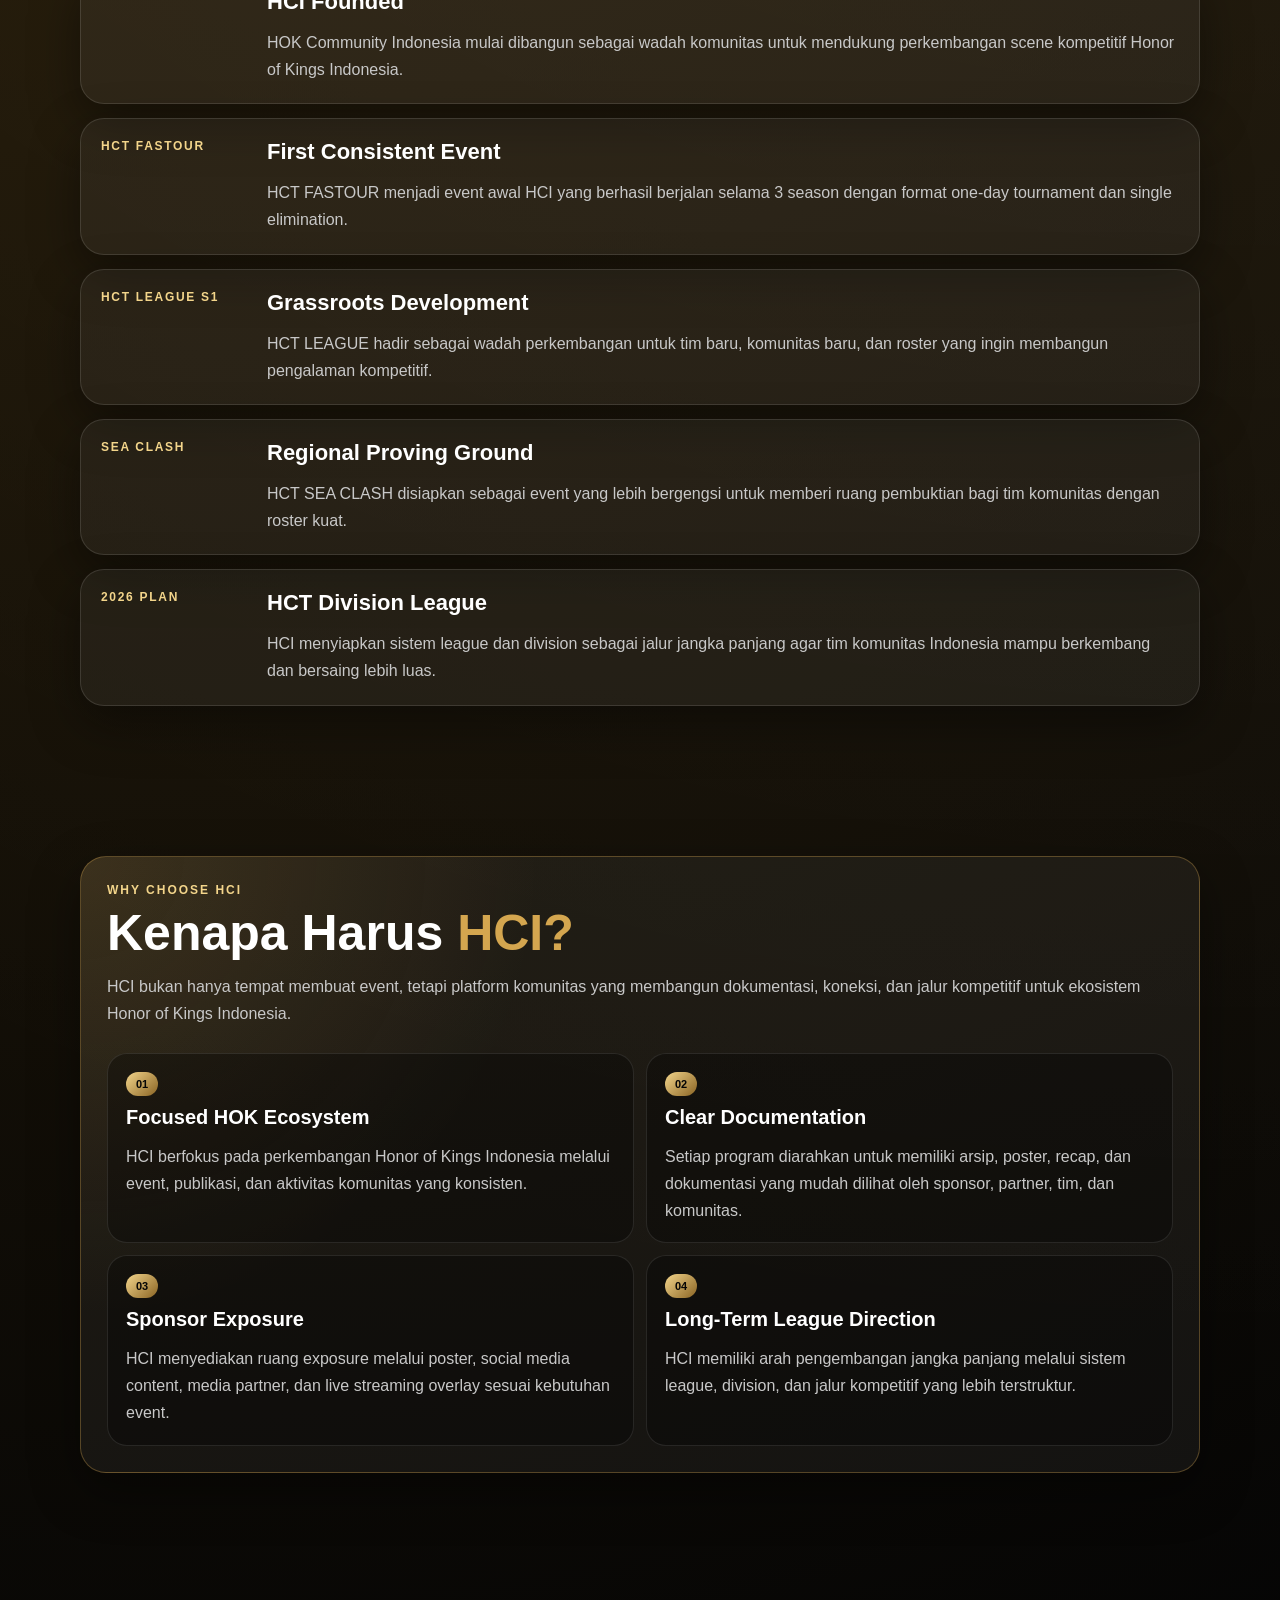
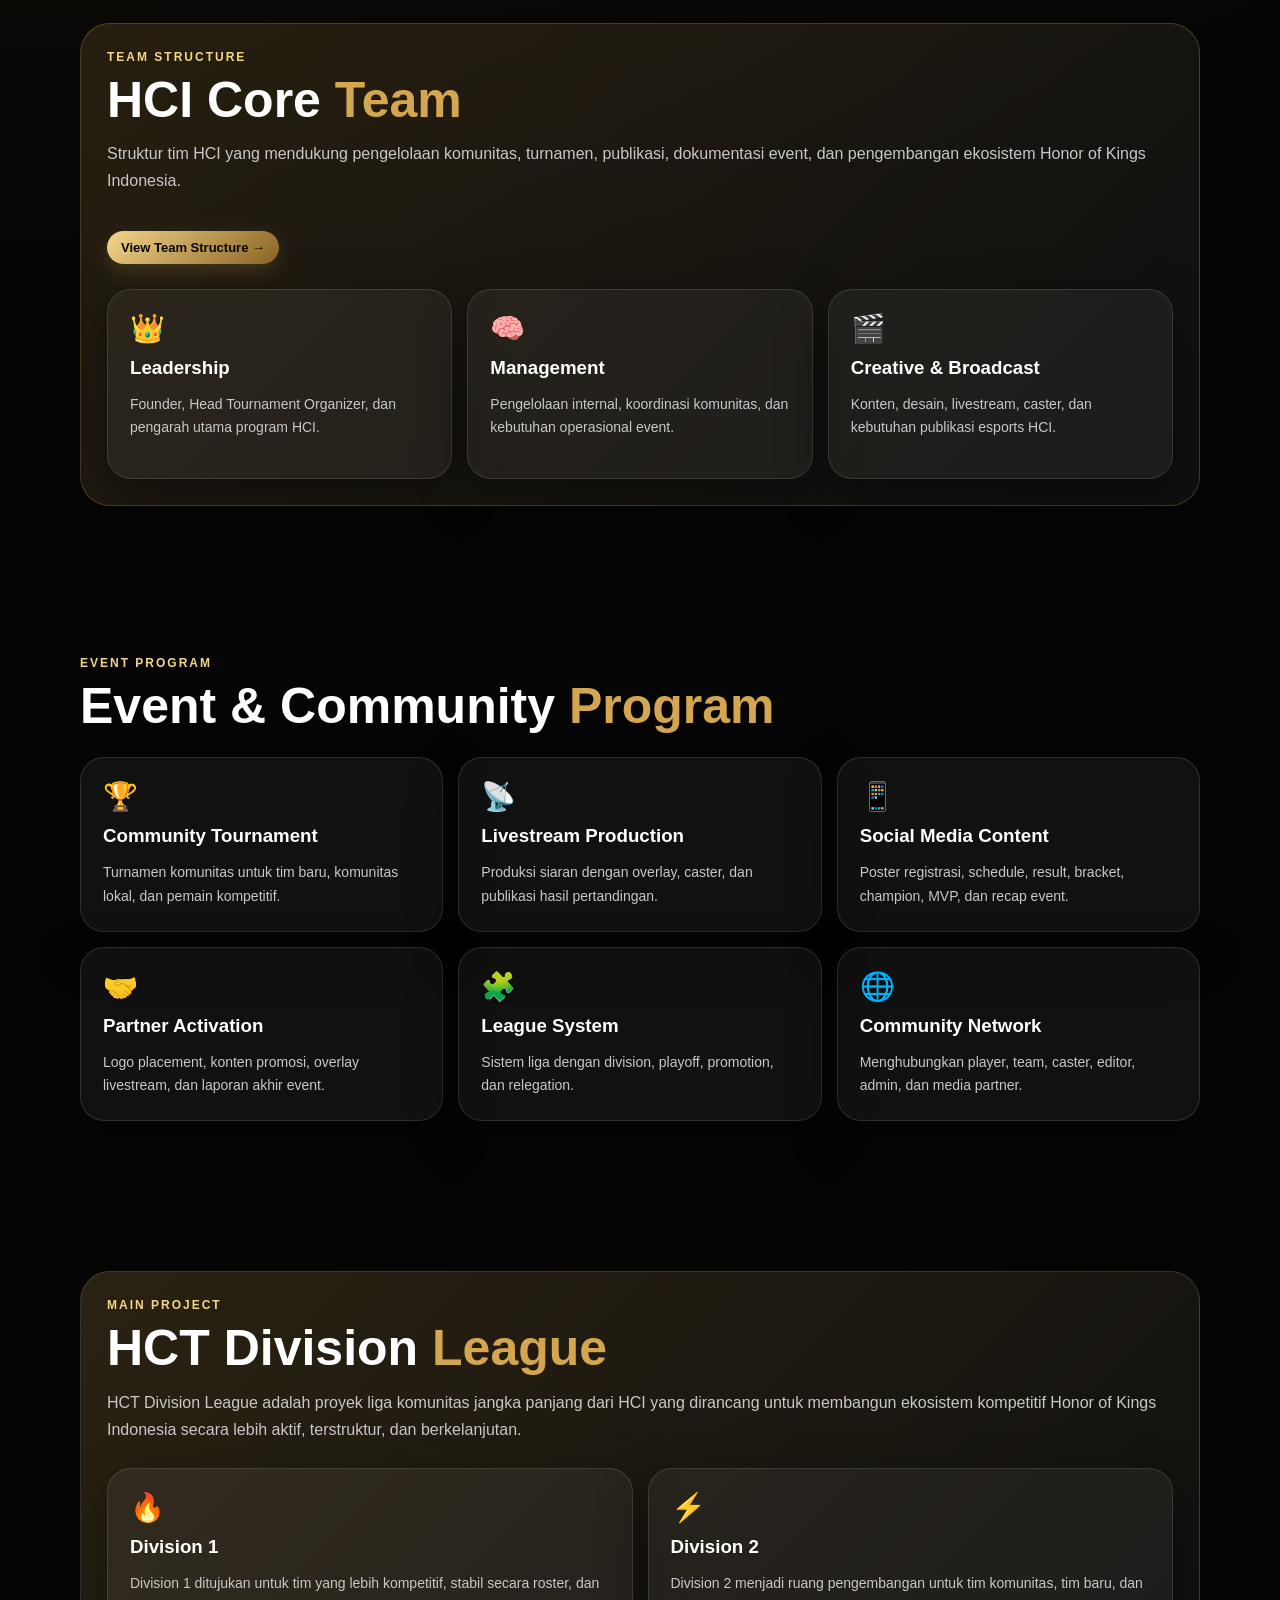
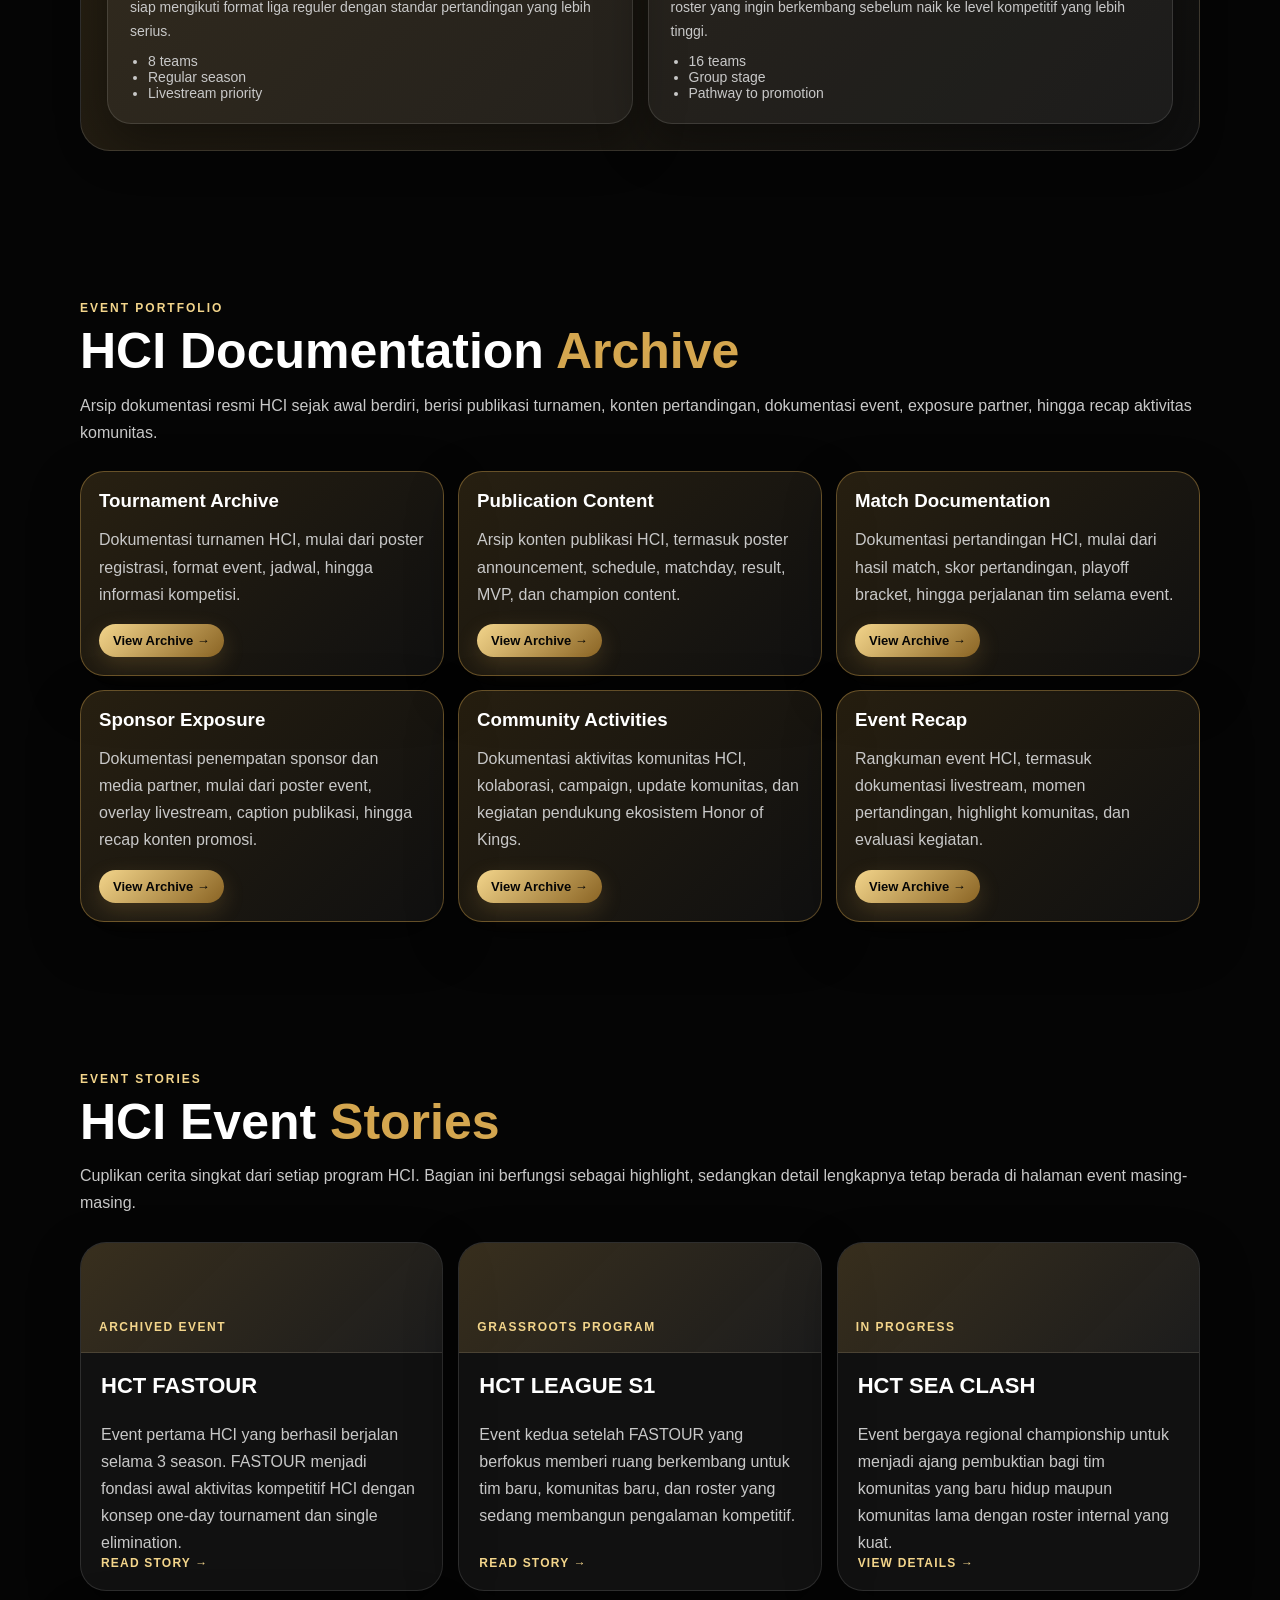
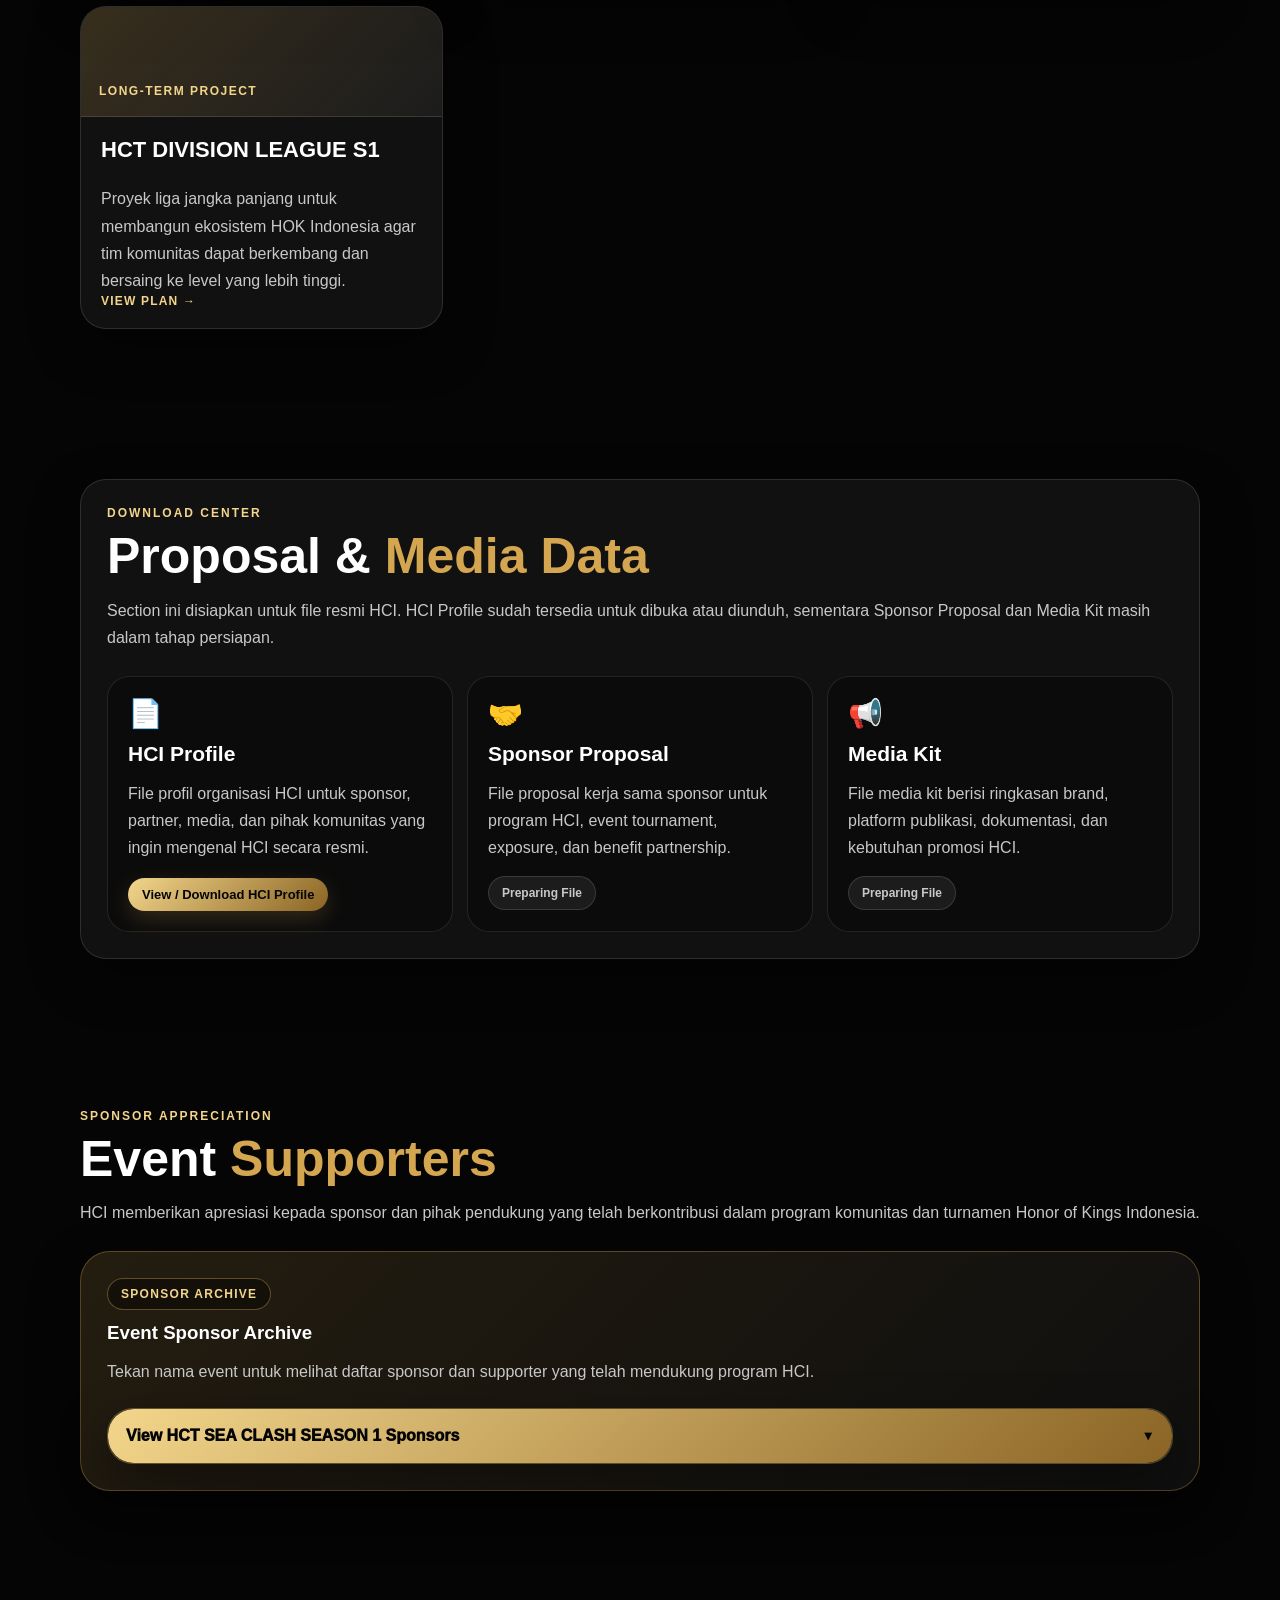
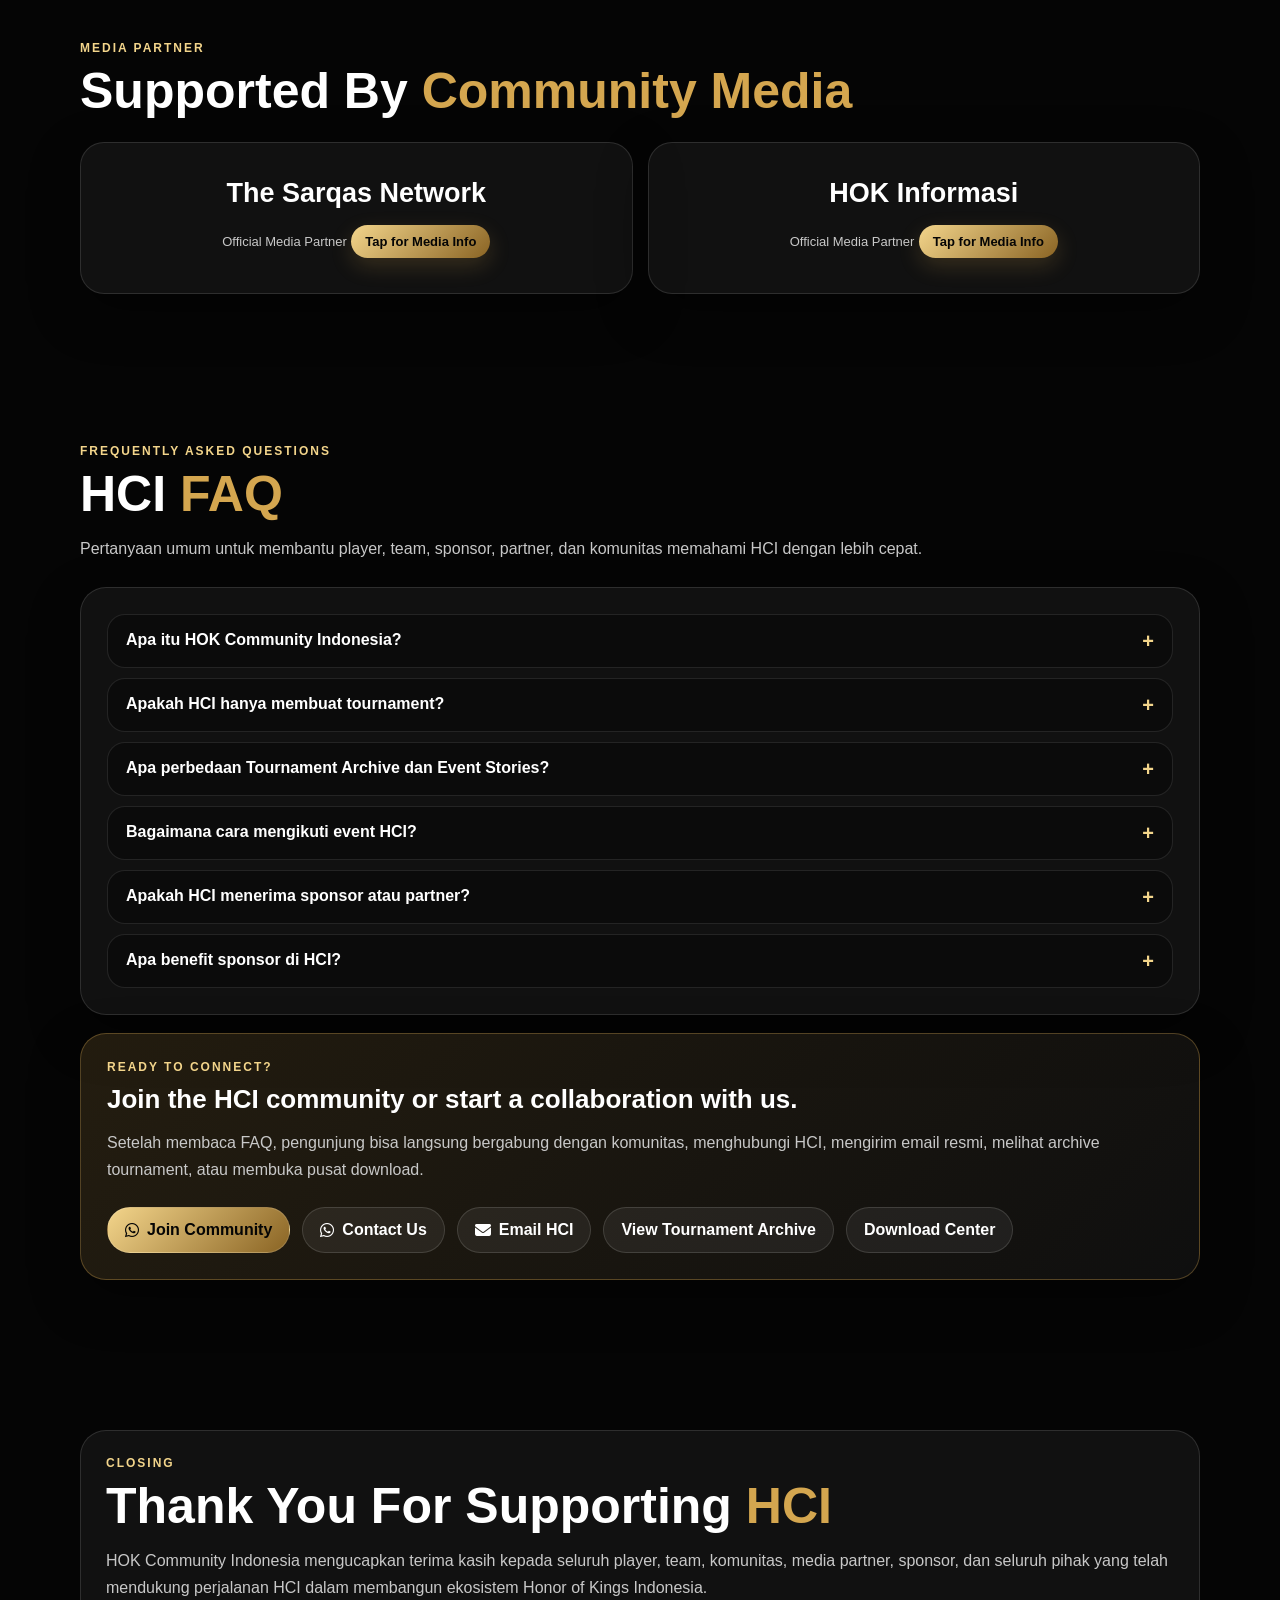
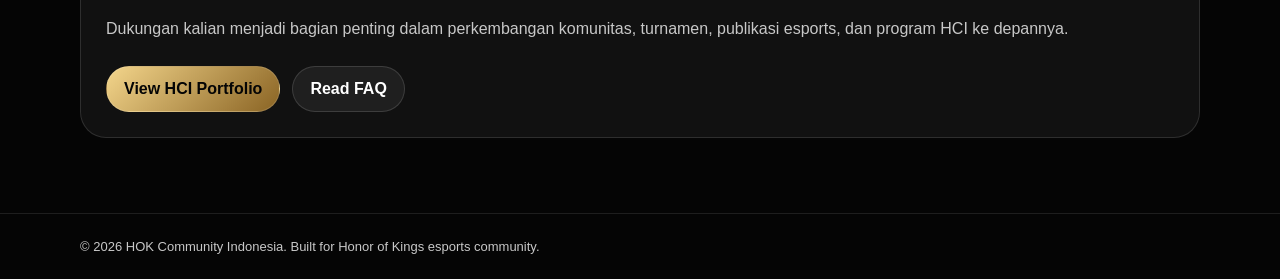
==== commit af13406a: "Add files via upload" ====
--- a/index.html
+++ b/index.html
@@ -1182,6 +1182,15 @@
 </style>
 
 <link rel="stylesheet" href="https://cdnjs.cloudflare.com/ajax/libs/font-awesome/6.5.1/css/all.min.css">
+<!-- Google tag (gtag.js) -->
+<script async src="https://www.googletagmanager.com/gtag/js?id=G-ZTK81CLMKX"></script>
+<script>
+  window.dataLayer = window.dataLayer || [];
+  function gtag(){dataLayer.push(arguments);}
+  gtag('js', new Date());
+
+  gtag('config', 'G-ZTK81CLMKX');
+</script>
 </head>
 
 <body>
@@ -1623,7 +1632,7 @@
     <div class="head">
       <div class="eyebrow">Download Center</div>
       <h2 class="title">Proposal & <span class="red">Media Data</span></h2>
-      <p>Section ini disiapkan untuk file resmi HCI. Karena proposal, HCI profile, dan media kit belum tersedia, tombol dibuat dalam status preparing agar tidak mengarah ke file kosong.</p>
+      <p>Section ini disiapkan untuk file resmi HCI. HCI Profile sudah tersedia untuk dibuka atau diunduh, sementara Sponsor Proposal dan Media Kit masih dalam tahap persiapan.</p>
     </div>
 
     <div class="downloadGrid">
@@ -1631,7 +1640,7 @@
         <div class="icon">📄</div>
         <h3>HCI Profile</h3>
         <p>File profil organisasi HCI untuk sponsor, partner, media, dan pihak komunitas yang ingin mengenal HCI secara resmi.</p>
-        <span class="disabledDocBtn">Preparing File</span>
+        <a class="archiveBtn" href="assets/hci-profile.pdf" target="_blank" rel="noopener noreferrer">View / Download HCI Profile</a>
       </div>
 
       <div class="downloadCard">
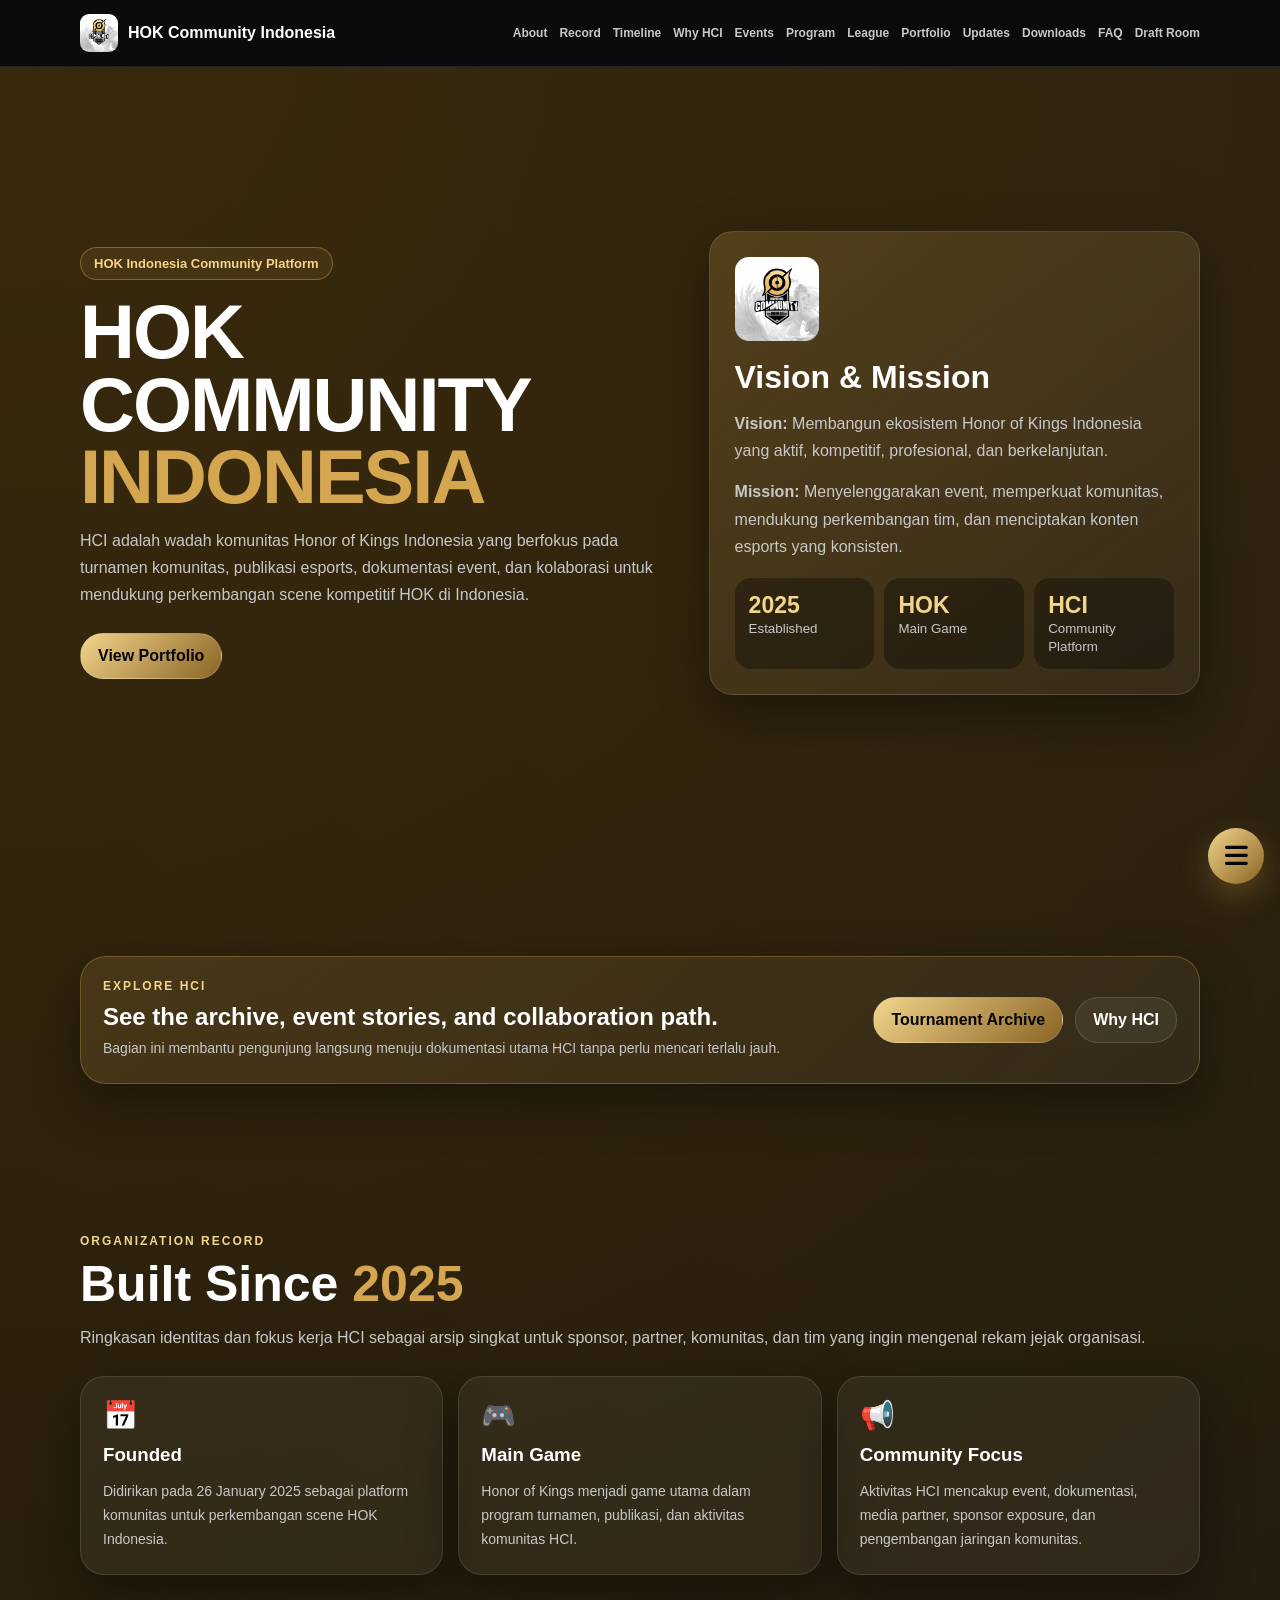
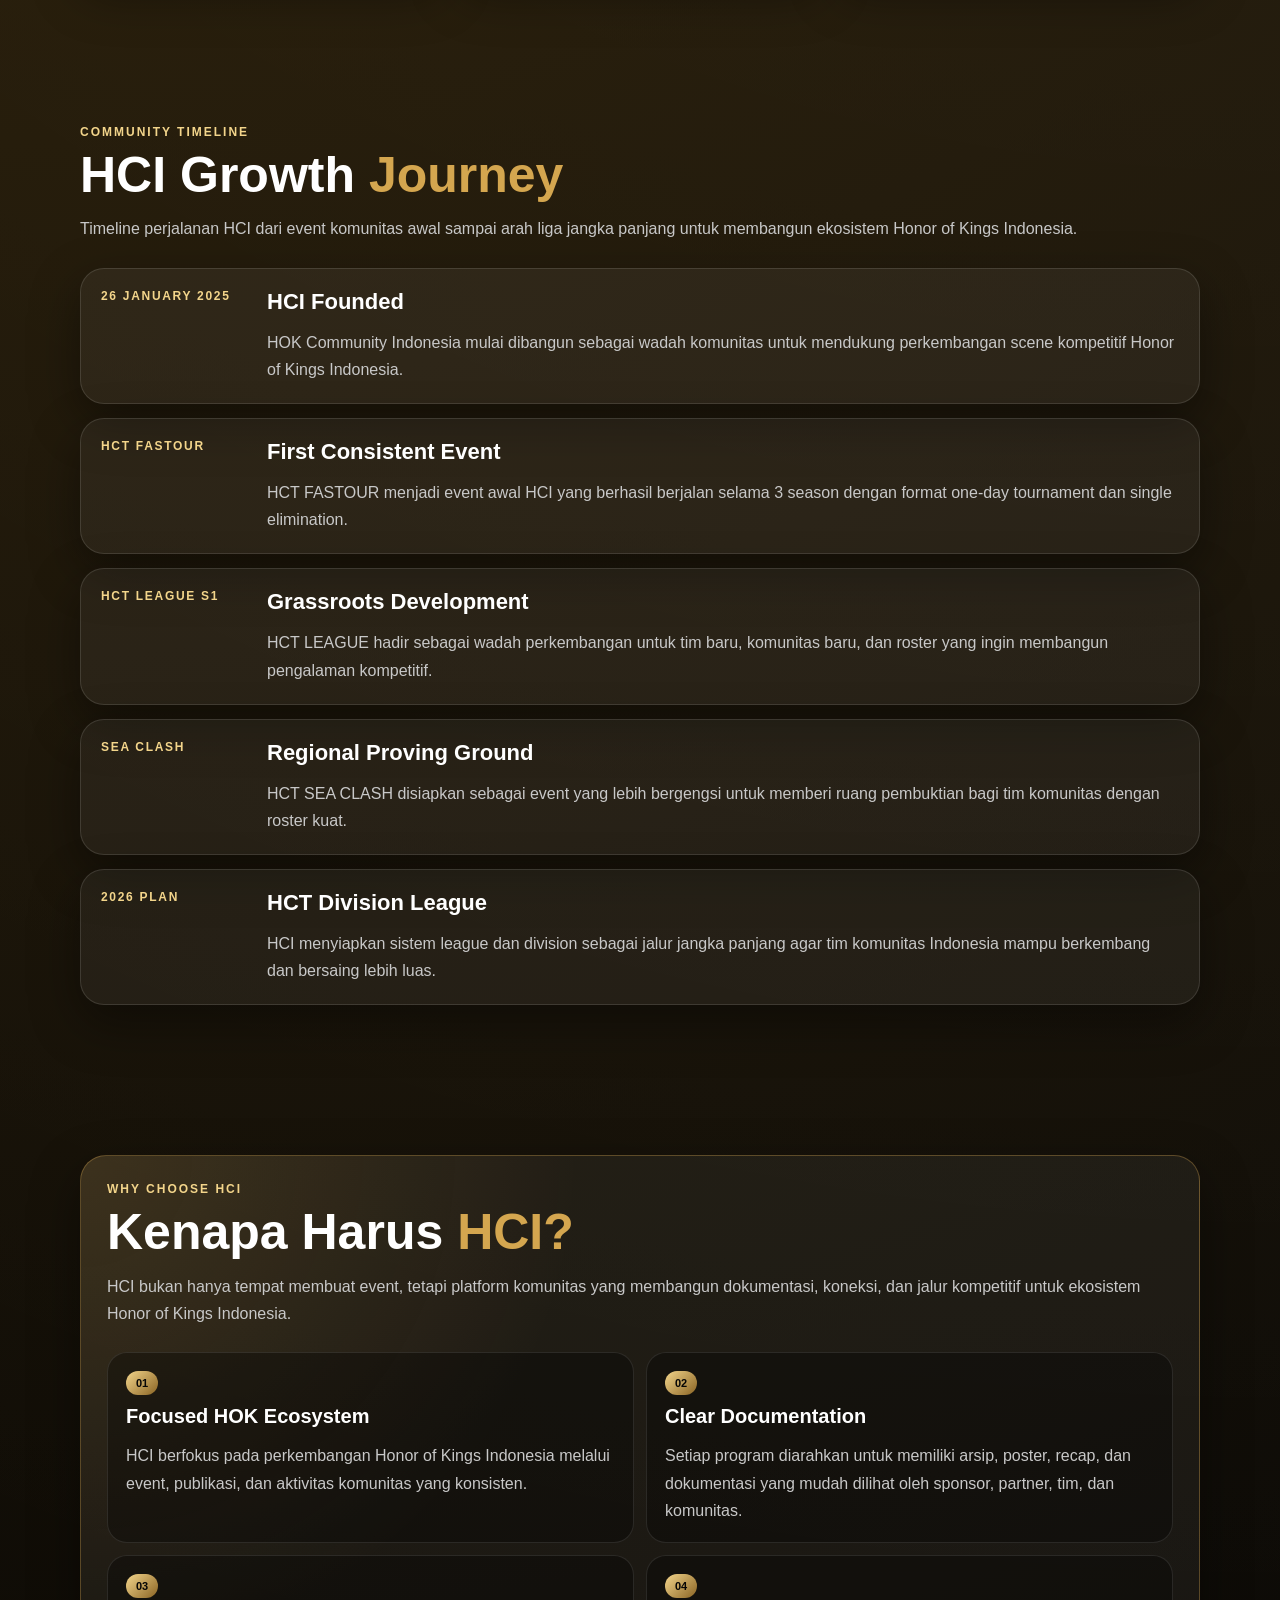
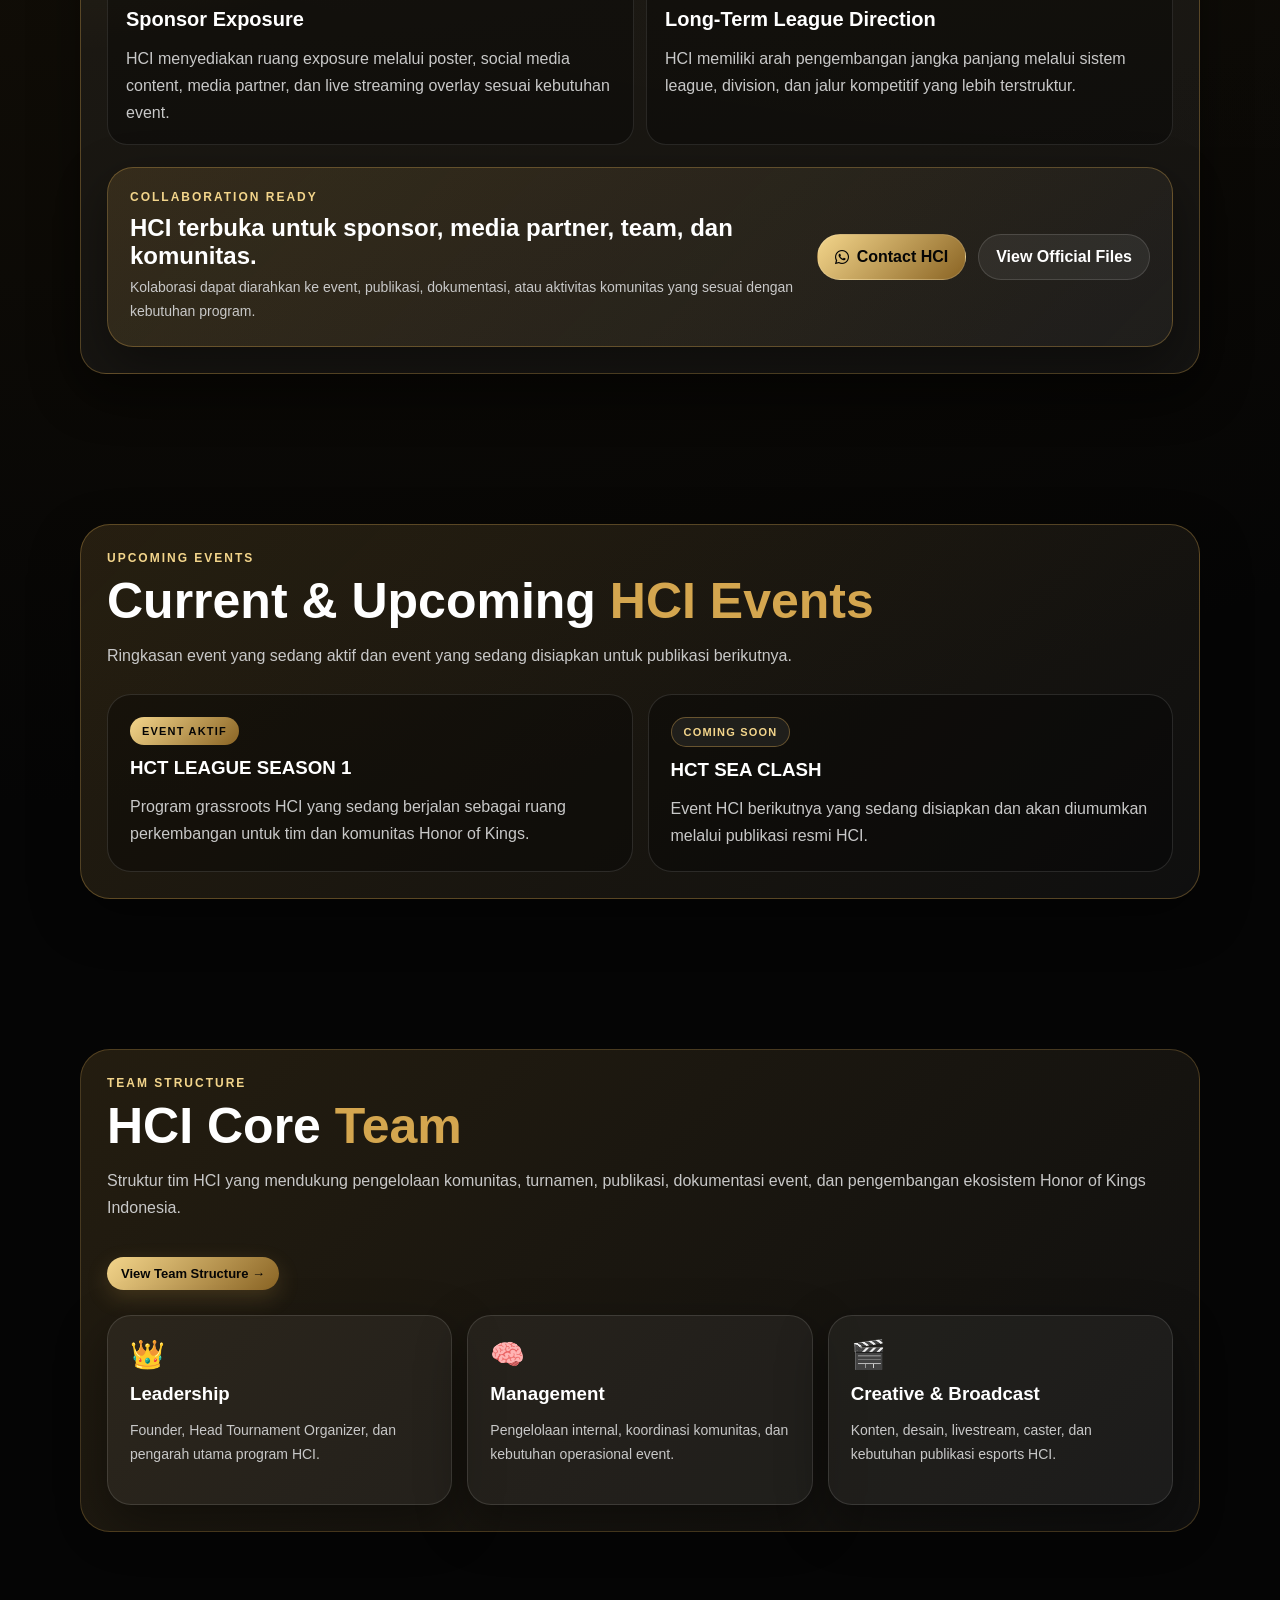
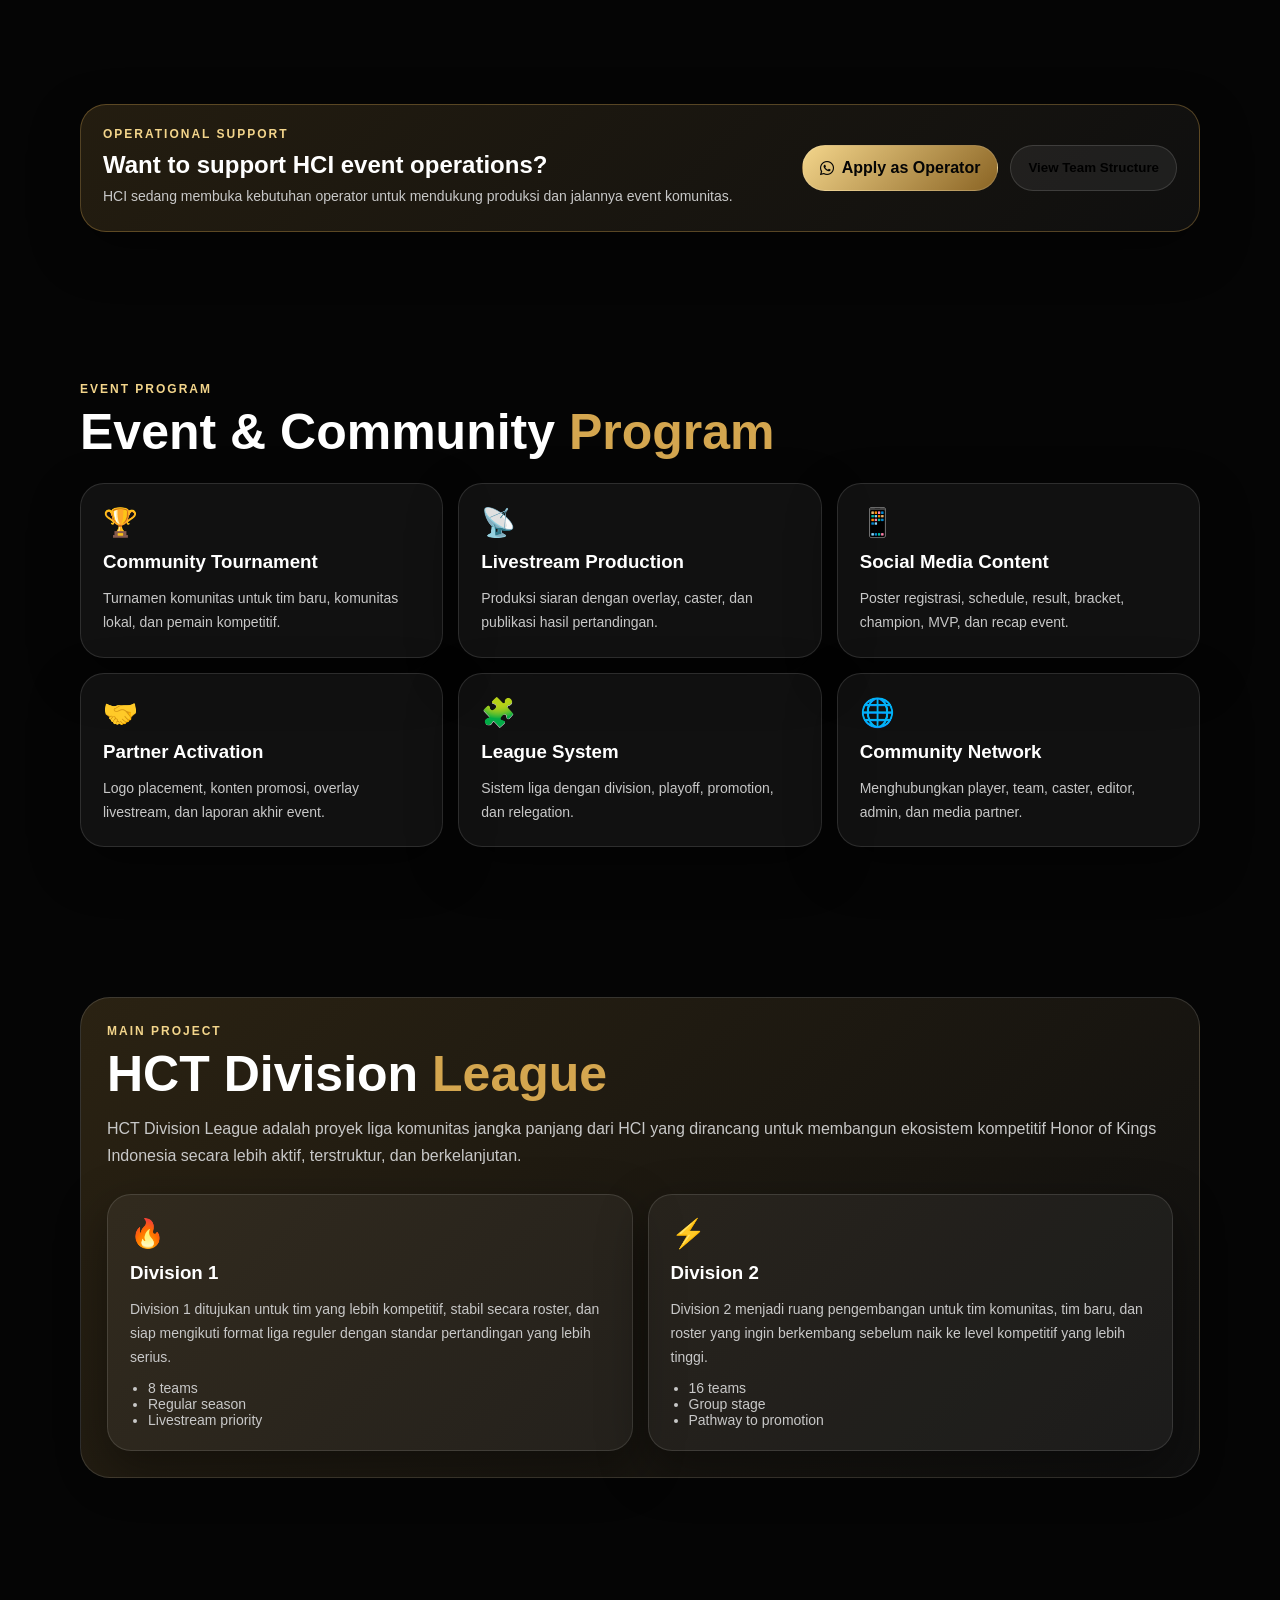
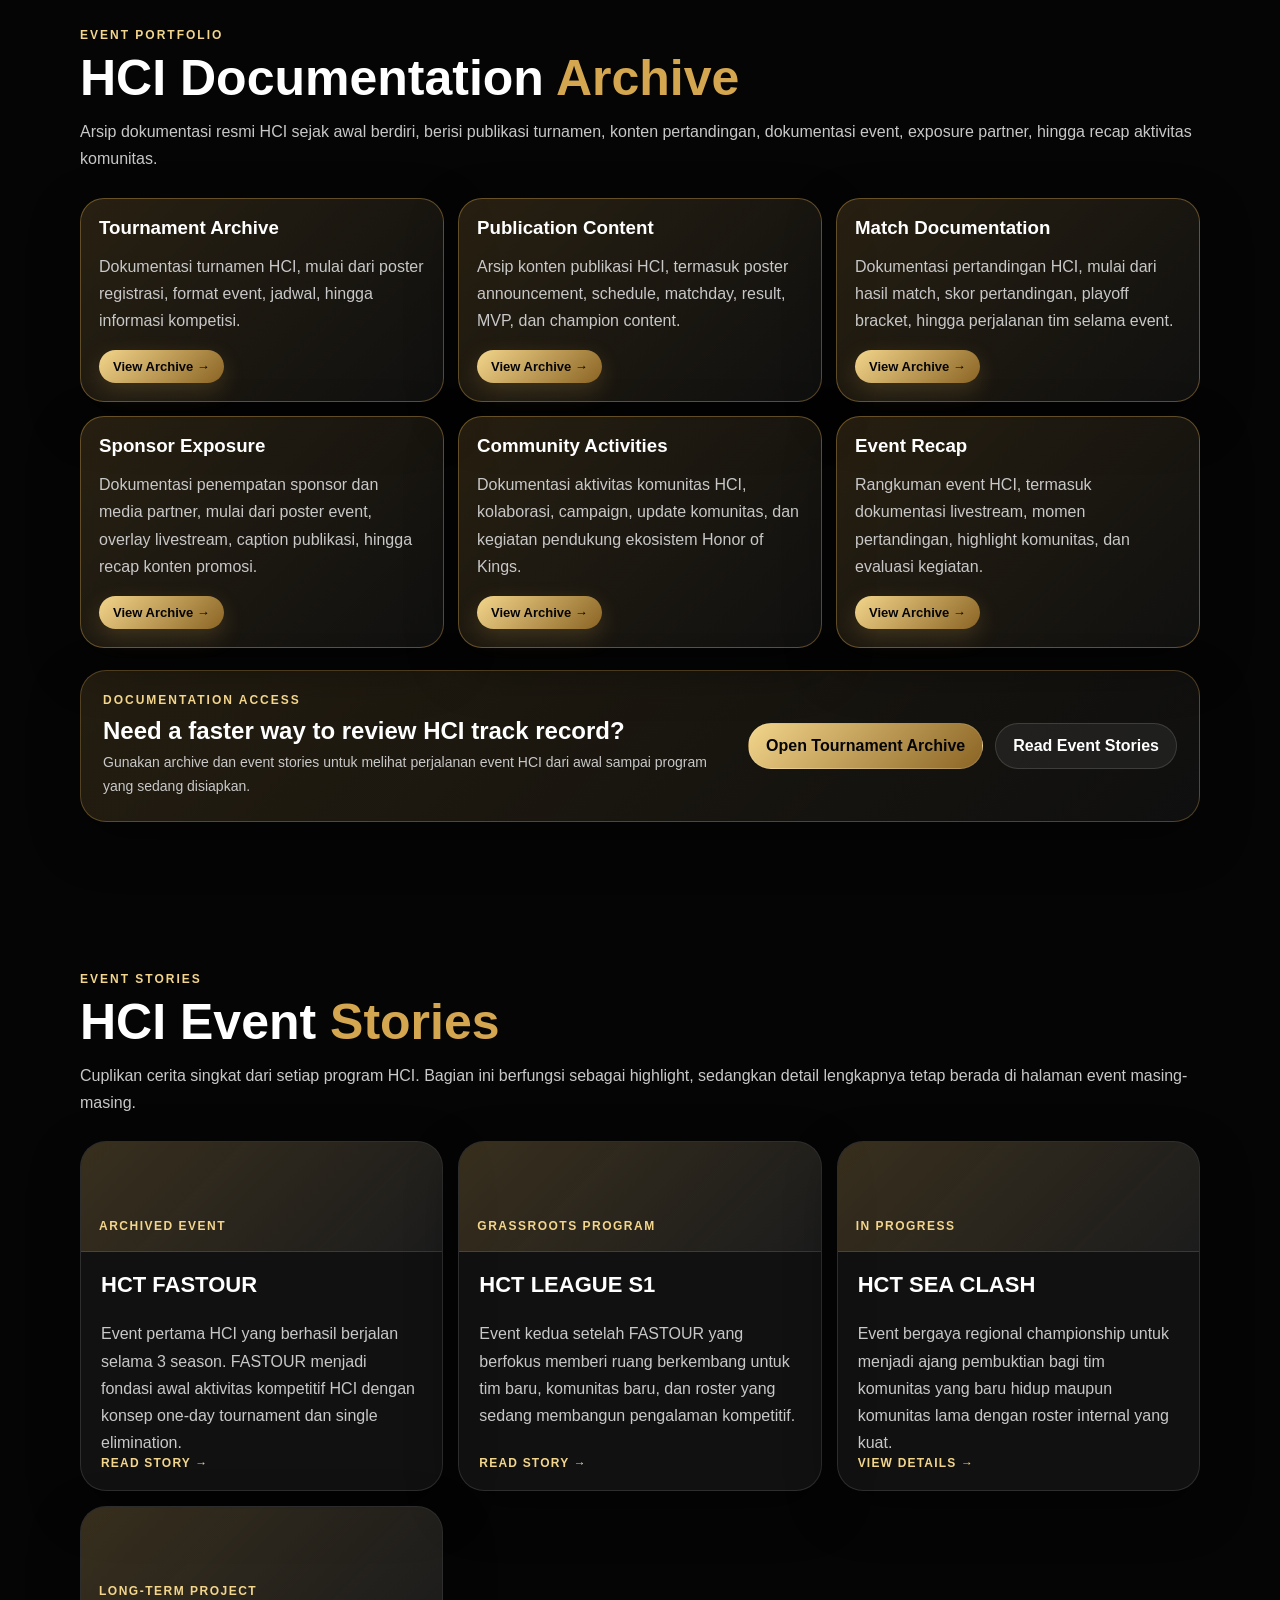
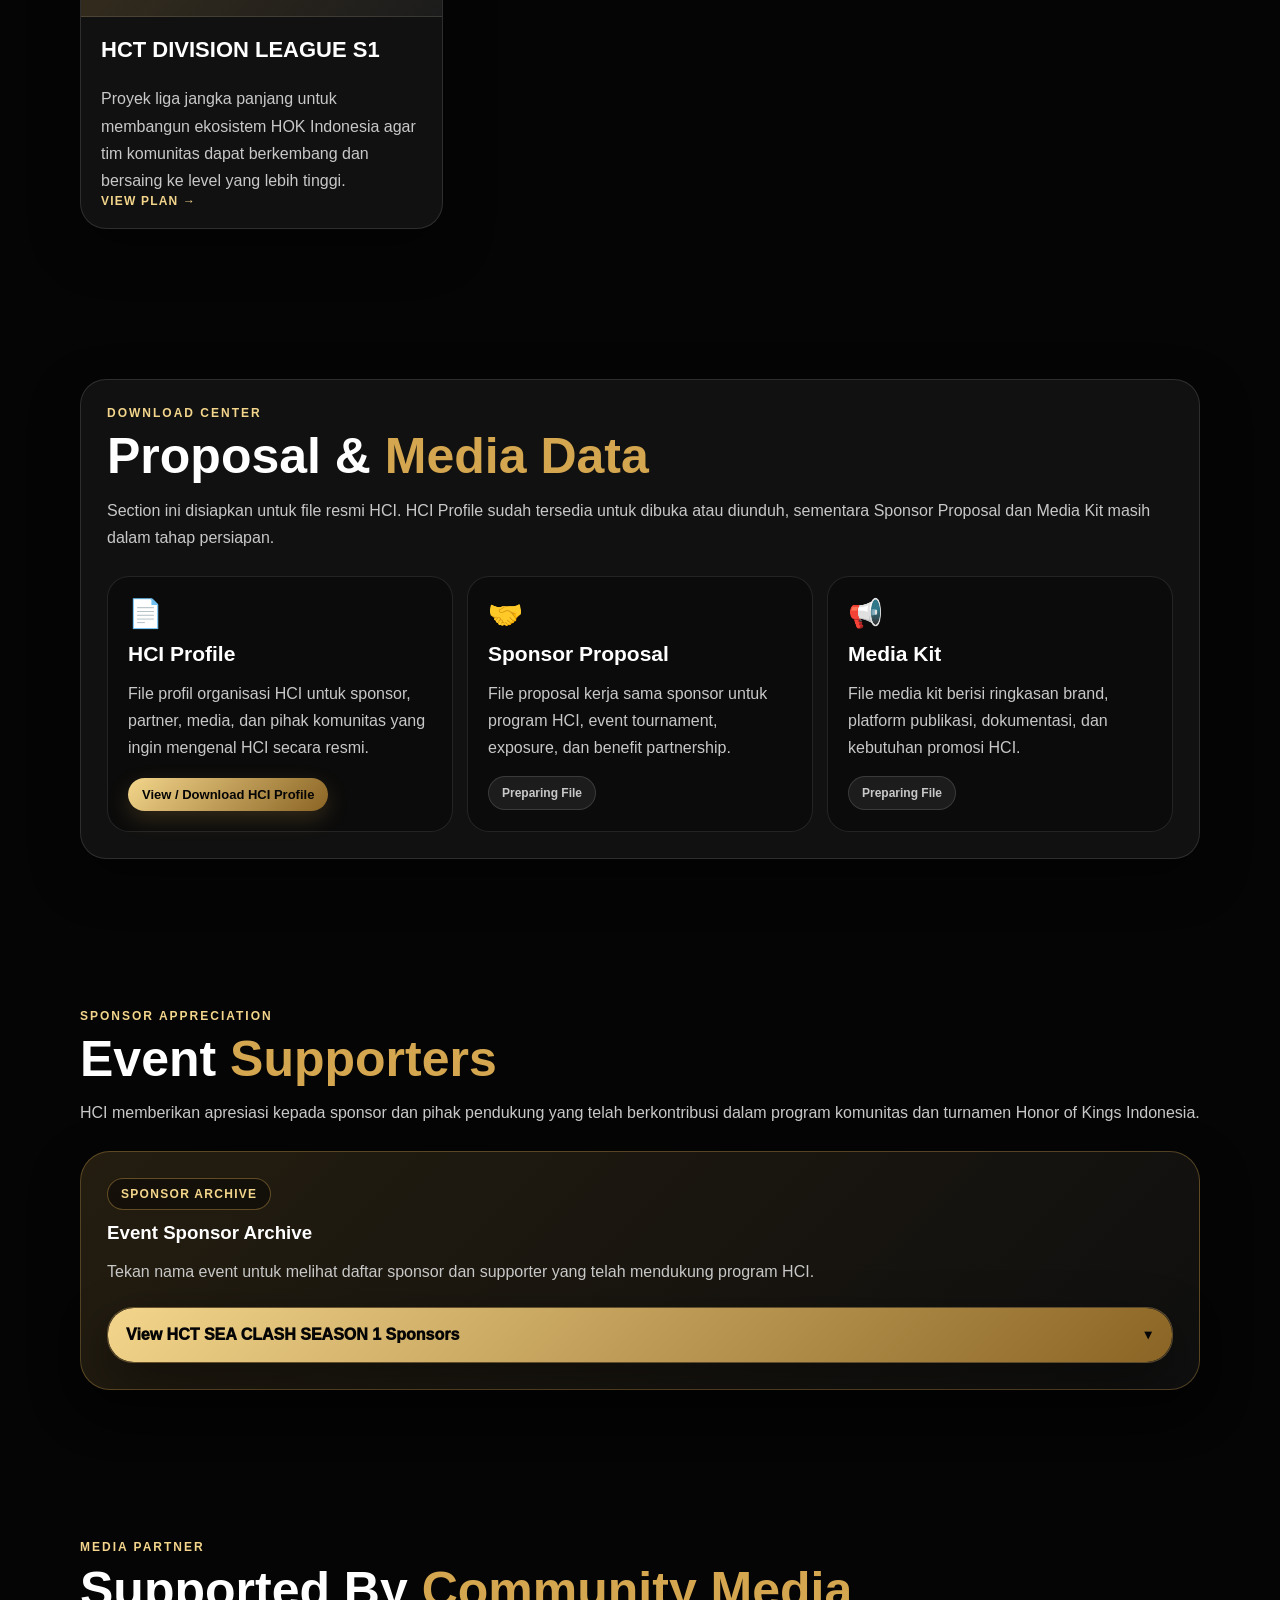
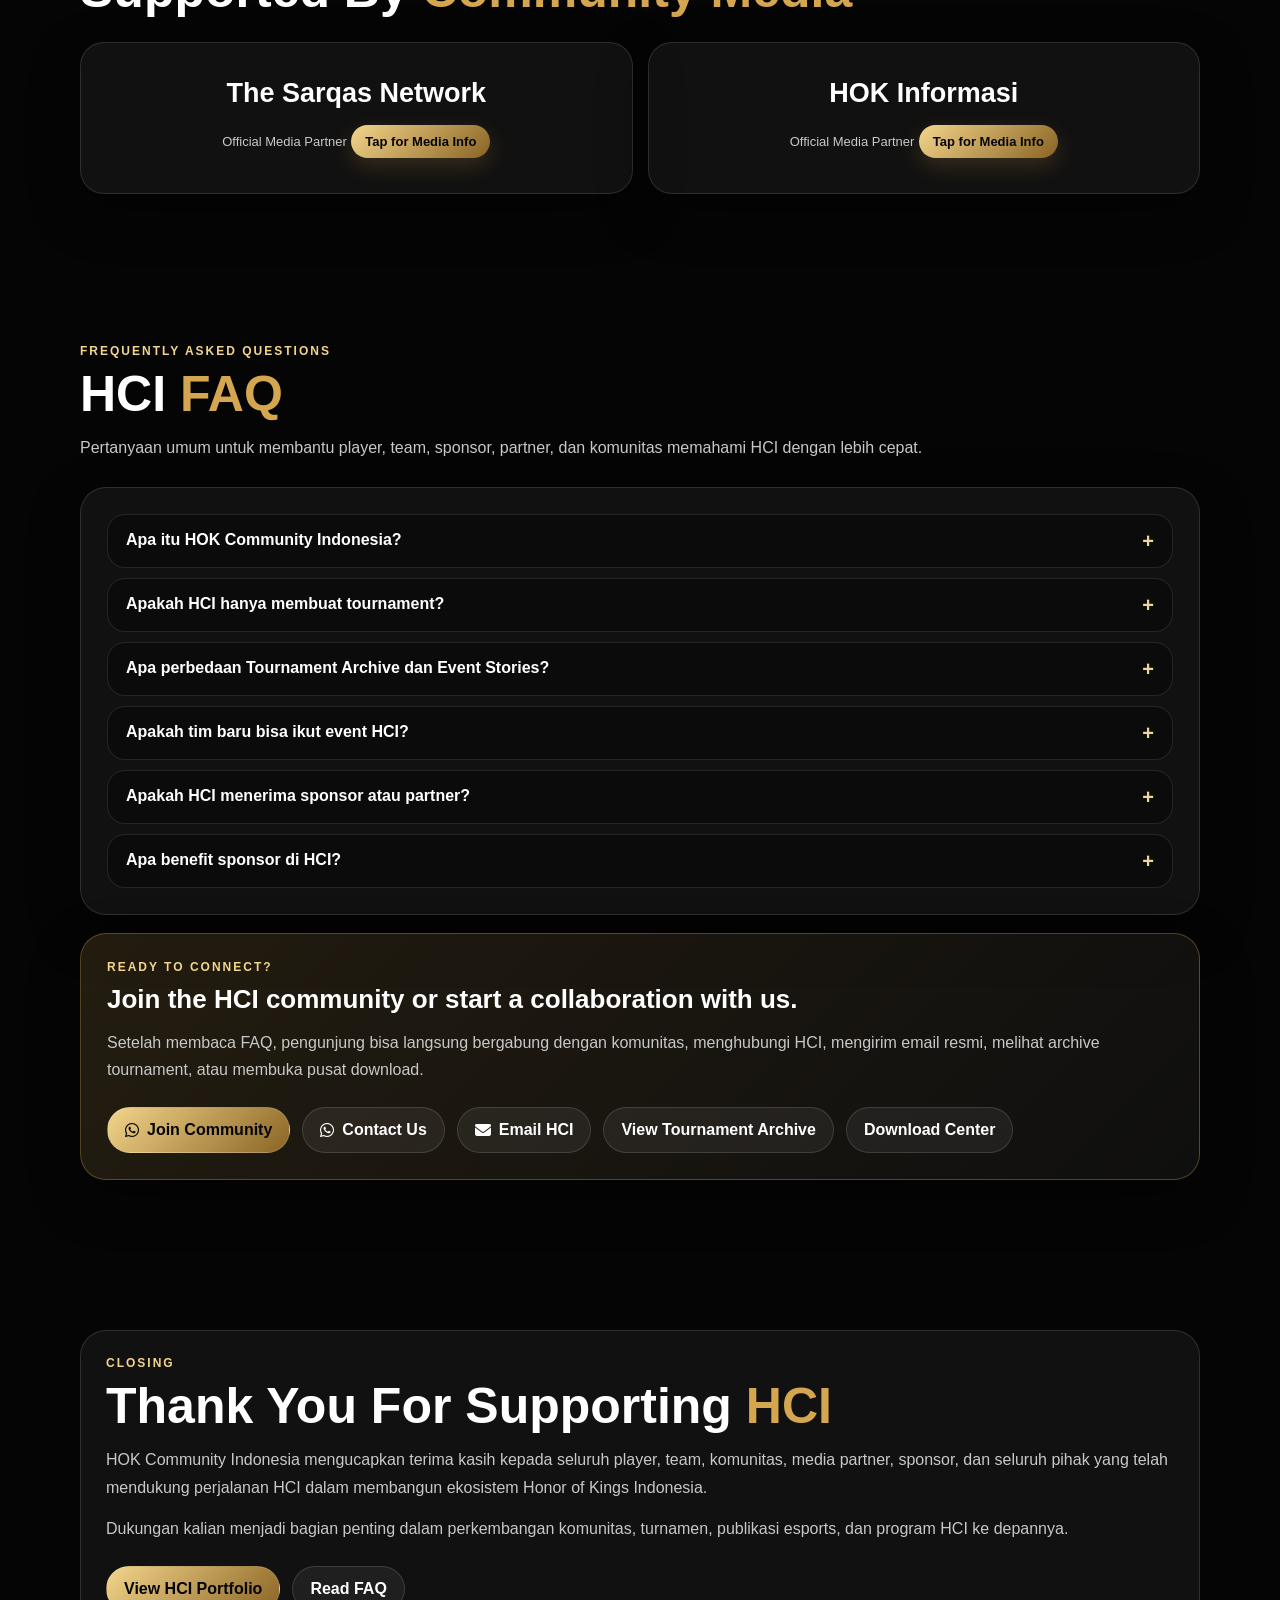
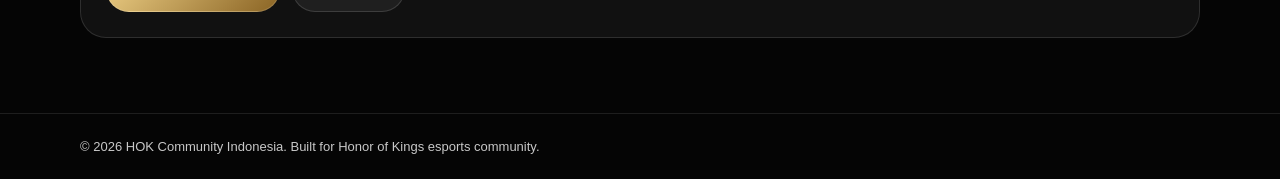
==== commit 272ec953: "Add files via upload" ====
--- a/index.html
+++ b/index.html
@@ -746,6 +746,89 @@
   font-size:26px;
 }
 
+
+/* Added selected CTA bars and upcoming event cards */
+.ctaStrip{
+  margin-top:22px;
+  padding:22px;
+  border-radius:26px;
+  background:linear-gradient(135deg,#d4a64f26,#ffffff0b);
+  border:1px solid #d4a64f55;
+  box-shadow:0 18px 50px #0006;
+  display:flex;
+  align-items:center;
+  justify-content:space-between;
+  gap:18px;
+}
+
+.ctaStrip h3{
+  font-size:24px;
+  margin-bottom:6px;
+}
+
+.ctaStrip p{
+  margin-top:0;
+  font-size:14px;
+}
+
+.ctaStrip .btns{
+  margin-top:0;
+  flex-shrink:0;
+}
+
+.upcomingBox{
+  background:linear-gradient(135deg,#d4a64f26,#ffffff0b);
+  border:1px solid #d4a64f55;
+  border-radius:30px;
+  padding:26px;
+  box-shadow:0 18px 50px #0006;
+}
+
+.upcomingGrid{
+  display:grid;
+  grid-template-columns:repeat(2,1fr);
+  gap:15px;
+}
+
+.upcomingCard{
+  padding:22px;
+  border-radius:24px;
+  background:#0005;
+  border:1px solid #ffffff1f;
+}
+
+.eventStatus{
+  display:inline-flex;
+  width:max-content;
+  margin-bottom:12px;
+  padding:8px 12px;
+  border-radius:999px;
+  background:linear-gradient(135deg,#f3d58b,#8a6424);
+  color:#050505;
+  font-size:11px;
+  font-weight:900;
+  letter-spacing:1.2px;
+  text-transform:uppercase;
+}
+
+.eventStatus.secondary{
+  background:#ffffff12;
+  color:var(--gold);
+  border:1px solid #d4a64f66;
+}
+
+.operatorCta{
+  display:inline-flex;
+  width:max-content;
+  margin-top:12px;
+  padding:9px 13px;
+  border-radius:999px;
+  background:linear-gradient(135deg,#f3d58b,#8a6424);
+  color:#050505;
+  font-size:12px;
+  font-weight:900;
+}
+
 .sponsorIntroBox{
   background:linear-gradient(135deg,#d4a64f26,#ffffff0b);
   border:1px solid #d4a64f55;
@@ -1031,12 +1114,22 @@
   .timelineCard,
   .valueList,
   .newsGrid,
-  .downloadGrid{
+  .downloadGrid,
+  .upcomingGrid{
     grid-template-columns:1fr;
   }
 
   .timelineCard{
     gap:8px;
+  }
+
+  .ctaStrip{
+    flex-direction:column;
+    align-items:flex-start;
+  }
+
+  .ctaStrip .btns{
+    width:100%;
   }
 }
 /* HCI Loading Screen */
@@ -1215,12 +1308,14 @@
       <a href="#track-record">Record</a>
       <a href="#community-timeline">Timeline</a>
       <a href="#why-hci">Why HCI</a>
+      <a href="#upcoming-events">Events</a>
       <a href="#program">Program</a>
       <a href="#league">League</a>
       <a href="#portfolio">Portfolio</a>
       <a href="#updates">Updates</a>
       <a href="#downloads">Downloads</a>
       <a href="#faq">FAQ</a>
+      <a href="draft-room.html">Draft Room</a>
     </div>
 
     <details class="mobileNav">
@@ -1230,6 +1325,7 @@
         <a href="#track-record">Record</a>
         <a href="#community-timeline">Timeline</a>
         <a href="#why-hci">Why HCI</a>
+        <a href="#upcoming-events">Events</a>
         <a href="#team">Team</a>
         <a href="#program">Program</a>
         <a href="#league">League</a>
@@ -1240,6 +1336,7 @@
         <a href="#partners">Partner</a>
         <a href="#faq">FAQ</a>
         <a href="#closing">Closing</a>
+        <a href="draft-room.html">Draft Room</a>
       </div>
     </details>
   </div>
@@ -1272,6 +1369,20 @@
   </div>
 </header>
 
+<section aria-label="HCI Quick Action">
+  <div class="wrap ctaStrip">
+    <div>
+      <div class="eyebrow">Explore HCI</div>
+      <h3>See the archive, event stories, and collaboration path.</h3>
+      <p>Bagian ini membantu pengunjung langsung menuju dokumentasi utama HCI tanpa perlu mencari terlalu jauh.</p>
+    </div>
+    <div class="btns">
+      <a class="btn primary" href="tournament-archive.html">Tournament Archive</a>
+      <a class="btn ghost" href="#why-hci">Why HCI</a>
+    </div>
+  </div>
+</section>
+
 <section id="track-record">
   <div class="wrap">
     <div class="head">
@@ -1389,6 +1500,42 @@
         <p>HCI memiliki arah pengembangan jangka panjang melalui sistem league, division, dan jalur kompetitif yang lebih terstruktur.</p>
       </div>
     </div>
+
+    <div class="ctaStrip">
+      <div>
+        <div class="eyebrow">Collaboration Ready</div>
+        <h3>HCI terbuka untuk sponsor, media partner, team, dan komunitas.</h3>
+        <p>Kolaborasi dapat diarahkan ke event, publikasi, dokumentasi, atau aktivitas komunitas yang sesuai dengan kebutuhan program.</p>
+      </div>
+      <div class="btns">
+        <a class="btn primary" href="https://wa.me/6285136864822" target="_blank" rel="noopener noreferrer"><i class="fa-brands fa-whatsapp"></i> Contact HCI</a>
+        <a class="btn ghost" href="#downloads">View Official Files</a>
+      </div>
+    </div>
+  </div>
+</section>
+
+<section id="upcoming-events">
+  <div class="wrap upcomingBox">
+    <div class="head">
+      <div class="eyebrow">Upcoming Events</div>
+      <h2 class="title">Current & Upcoming <span class="red">HCI Events</span></h2>
+      <p>Ringkasan event yang sedang aktif dan event yang sedang disiapkan untuk publikasi berikutnya.</p>
+    </div>
+
+    <div class="upcomingGrid">
+      <a class="upcomingCard" href="hct-league.html">
+        <span class="eventStatus">Event Aktif</span>
+        <h3>HCT LEAGUE SEASON 1</h3>
+        <p>Program grassroots HCI yang sedang berjalan sebagai ruang perkembangan untuk tim dan komunitas Honor of Kings.</p>
+      </a>
+
+      <a class="upcomingCard" href="hct-sea-clash.html">
+        <span class="eventStatus secondary">Coming Soon</span>
+        <h3>HCT SEA CLASH</h3>
+        <p>Event HCI berikutnya yang sedang disiapkan dan akan diumumkan melalui publikasi resmi HCI.</p>
+      </a>
+    </div>
   </div>
 </section>
 
@@ -1422,6 +1569,20 @@
         <h3>Creative & Broadcast</h3>
         <p>Konten, desain, livestream, caster, dan kebutuhan publikasi esports HCI.</p>
       </div>
+    </div>
+  </div>
+</section>
+
+<section aria-label="HCI Team Action">
+  <div class="wrap ctaStrip">
+    <div>
+      <div class="eyebrow">Operational Support</div>
+      <h3>Want to support HCI event operations?</h3>
+      <p>HCI sedang membuka kebutuhan operator untuk mendukung produksi dan jalannya event komunitas.</p>
+    </div>
+    <div class="btns">
+      <a class="btn primary" href="https://wa.me/6285136864822" target="_blank" rel="noopener noreferrer"><i class="fa-brands fa-whatsapp"></i> Apply as Operator</a>
+      <button class="btn ghost" type="button" onclick="openTeamModal()">View Team Structure</button>
     </div>
   </div>
 </section>
@@ -1452,7 +1613,7 @@
 
       <div class="teamRole">
         <span>Community Manager / Committee</span>
-        <h3>ED</h3>
+        <h3>ED & Lynx</h3>
         <p>Mengelola komunikasi komunitas, peserta, dan kebutuhan committee event.</p>
       </div>
 
@@ -1476,8 +1637,9 @@
 
       <div class="teamRole">
         <span>Operator</span>
-        <h3>In Preparation</h3>
-        <p>Posisi operator sedang dalam tahap persiapan dan recruitment untuk kebutuhan produksi event.</p>
+        <h3>Open Recruitment</h3>
+        <p>Posisi operator sedang dibuka untuk mendukung kebutuhan produksi, alur pertandingan, dan operasional event HCI.</p>
+        <a class="operatorCta" href="https://wa.me/6285136864822" target="_blank" rel="noopener noreferrer">Apply via WhatsApp</a>
       </div>
     </div>
 
@@ -1573,6 +1735,18 @@
         <p>Rangkuman event HCI, termasuk dokumentasi livestream, momen pertandingan, highlight komunitas, dan evaluasi kegiatan.</p>
         <span class="archiveBtn">View Archive →</span>
       </a>
+    </div>
+
+    <div class="ctaStrip">
+      <div>
+        <div class="eyebrow">Documentation Access</div>
+        <h3>Need a faster way to review HCI track record?</h3>
+        <p>Gunakan archive dan event stories untuk melihat perjalanan event HCI dari awal sampai program yang sedang disiapkan.</p>
+      </div>
+      <div class="btns">
+        <a class="btn primary" href="tournament-archive.html">Open Tournament Archive</a>
+        <a class="btn ghost" href="#updates">Read Event Stories</a>
+      </div>
     </div>
   </div>
 </section>
@@ -1683,25 +1857,25 @@
 
           <div class="sponsorGrid">
             <div class="sponsorCard">
-              <div class="sponsorLogoBox"><img class="sponsorLogo" src="assets/HVK.jpg" alt="HELLUVA KINGS"></div>
+              <div class="sponsorLogoBox"><img class="sponsorLogo" src="assets/sponsors/HVK.jpg" alt="HELLUVA KINGS"></div>
               <h3>HELLUVA KINGS</h3>
               <span>Official Event Sponsor</span>
             </div>
 
             <div class="sponsorCard">
-              <div class="sponsorLogoBox"><img class="sponsorLogo" src="assets/BTW.png" alt="Bring The Win"></div>
+              <div class="sponsorLogoBox"><img class="sponsorLogo" src="assets/sponsors/BTW.png" alt="Bring The Win"></div>
               <h3>Bring The Win</h3>
               <span>Official Event Sponsor</span>
             </div>
 
             <div class="sponsorCard">
-              <div class="sponsorLogoBox"><img class="sponsorLogo" src="assets/REON.jpg" alt="Reon Esports"></div>
+              <div class="sponsorLogoBox"><img class="sponsorLogo" src="assets/sponsors/REON.jpg" alt="Reon Esports"></div>
               <h3>Reon Esports</h3>
               <span>Official Event Sponsor</span>
             </div>
 
             <div class="sponsorCard">
-              <div class="sponsorLogoBox"><img class="sponsorLogo" src="assets/HGK.jpg" alt="Holy Guardian"></div>
+              <div class="sponsorLogoBox"><img class="sponsorLogo" src="assets/sponsors/HGK.jpg" alt="Holy Guardian"></div>
               <h3>Holy Guardian</h3>
               <span>Official Event Sponsor</span>
             </div>
@@ -1763,8 +1937,8 @@
         </details>
 
         <details class="faqItem">
-          <summary>Bagaimana cara mengikuti event HCI?</summary>
-          <p>Informasi pendaftaran event akan diumumkan melalui media sosial HCI dan halaman archive/event terkait. Team dapat mengikuti instruksi registrasi sesuai event yang sedang dibuka.</p>
+          <summary>Apakah tim baru bisa ikut event HCI?</summary>
+          <p>Bisa. Beberapa program HCI memang diarahkan untuk memberi ruang bagi tim baru, komunitas baru, dan roster yang sedang membangun pengalaman kompetitif. Syarat mengikuti event akan diumumkan sesuai regulasi masing-masing program.</p>
         </details>
 
         <details class="faqItem">
